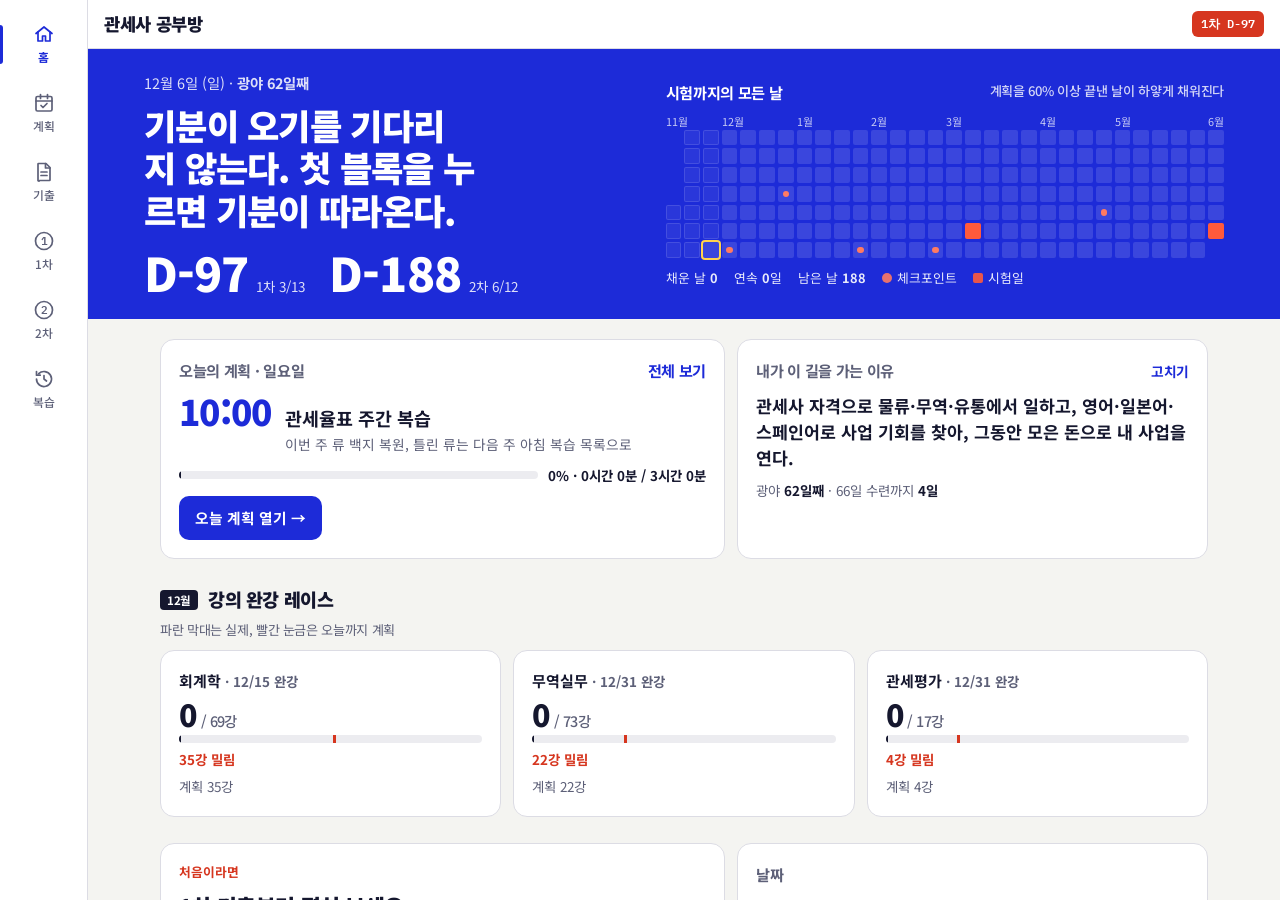
==== index.html @ 61e049c5 "계획 탭 추가와 공부방 전체 디자인 통일 - 계획(plan.html): 오늘 시간표 체크, 진도 입력과 계획 대비, 12월 주간표, 체크포인트 5회, 밀렸을 때 규칙과 백업 - 홈" ====
<!doctype html>
<html lang="ko">
<head>
<meta charset="utf-8">
<meta name="viewport" content="width=device-width,initial-scale=1,viewport-fit=cover">
<meta name="theme-color" content="#1d2bd8">
<meta name="apple-mobile-web-app-capable" content="yes">
<meta name="mobile-web-app-capable" content="yes">
<meta name="apple-mobile-web-app-status-bar-style" content="default">
<meta name="apple-mobile-web-app-title" content="관세사 공부방">
<title>관세사 공부방</title>
<link rel="manifest" href="manifest.webmanifest">
<link rel="icon" type="image/png" href="icons/icon-192.png">
<link rel="apple-touch-icon" href="icons/apple-touch-icon.png">
<style>
/* VOICE  매일 여는 수련 책상. 조용하고 단단하게, 숫자는 크게
   IDEA   광야의 책상 — 시험일까지 남은 모든 날이 한 장의 수련 기록표로 펼쳐지고, 끝낸 날이 하나씩 채워진다
   PICTURE 홈 첫 화면 군청 띠: 오늘의 문장, D-day, 11/16~2차 시험일까지 주 단위 수련 기록 격자
   COLOUR 돌빛 바탕, 세관 도장 군청(주색), 주홍 도장(시험일·기출), 청록·황토는 묶음 구분 — 값은 theme.css
   TYPE   Noto Sans KR 900(숫자·제목) / 400·500(본문), IBM Plex Mono(작은 숫자)
   LAYOUT 폰: 머리줄 + 연습장 + 아래 엄지 탭 6개(홈·계획·기출·1차·2차·복습). 900px 이상은 탭이 왼쪽 레일 */
*{box-sizing:border-box;min-width:0}
[hidden]{display:none!important}
html,body{height:100%;margin:0}
body{background:var(--bg);color:var(--ink);font-family:var(--f-body);font-size:15px;line-height:1.6;overflow:hidden;
  display:grid;grid-template-rows:auto auto 1fr auto;grid-template-areas:"top" "sub" "main" "tabs";
  padding-top:env(safe-area-inset-top,0px);padding-bottom:env(safe-area-inset-bottom,0px)}
button{font:inherit;color:inherit}
:focus-visible{outline:2px solid var(--accent);outline-offset:2px}

.top{grid-area:top;display:flex;align-items:center;gap:10px;background:var(--surface);border-bottom:1px solid var(--line);
  padding-block:10px;padding-left:max(16px,env(safe-area-inset-left,0px));padding-right:max(16px,env(safe-area-inset-right,0px))}
.brand{all:unset;cursor:pointer;font-weight:900;font-size:1.1rem;letter-spacing:-.02em;white-space:nowrap}
.brand:focus-visible{outline:2px solid var(--accent);outline-offset:3px}
.crumb{flex:1;display:flex;align-items:center;gap:6px;font-size:.88rem;color:var(--muted);white-space:nowrap;overflow:hidden}
.crumb b{color:var(--ink);font-weight:700;overflow:hidden;text-overflow:ellipsis}
.crumb .sep{opacity:.5}
.dday{border:0;background:var(--stamp);color:var(--surface);border-radius:6px;padding:3px 9px;font-family:var(--f-mono);font-size:.78rem;font-weight:600;white-space:nowrap;cursor:pointer;font-variant-numeric:tabular-nums}

.sub{grid-area:sub;background:var(--surface);border-bottom:1px solid var(--line);display:flex;gap:6px;overflow-x:auto;scrollbar-width:none;
  padding-block:8px;padding-left:max(16px,env(safe-area-inset-left,0px));padding-right:max(16px,env(safe-area-inset-right,0px))}
.sub::-webkit-scrollbar{display:none}
.sub a{flex:none;text-decoration:none;color:var(--muted);font-size:.88rem;font-weight:500;padding:6px 13px;border-radius:999px;border:1px solid var(--line);background:var(--surface);white-space:nowrap}
.sub a[aria-current="page"]{background:var(--gc);border-color:var(--gc);color:var(--surface);font-weight:700}

main{grid-area:main;min-height:0;position:relative}
iframe{border:0;width:100%;height:100%;display:block;background:var(--bg)}
#home{height:100%;overflow-y:auto;-webkit-overflow-scrolling:touch}

.tabs{grid-area:tabs;display:grid;grid-template-columns:repeat(6,1fr);background:var(--surface);border-top:1px solid var(--line);
  padding-left:env(safe-area-inset-left,0px);padding-right:env(safe-area-inset-right,0px)}
.tabs button{all:unset;cursor:pointer;display:flex;flex-direction:column;align-items:center;gap:2px;padding:7px 0 8px;color:var(--muted);font-size:.7rem;font-weight:500;position:relative;-webkit-tap-highlight-color:transparent}
.tabs button svg{width:24px;height:24px;stroke:currentColor;fill:none;stroke-width:1.7;stroke-linecap:round;stroke-linejoin:round}
.tabs button svg text{fill:currentColor;stroke:none;font-family:var(--f-mono);font-weight:600;font-size:11px}
.tabs button[aria-current="page"]{color:var(--gc);font-weight:700}
.tabs button[aria-current="page"]::before{content:"";position:absolute;top:0;left:28%;right:28%;height:3px;border-radius:0 0 3px 3px;background:var(--gc)}
.tabs button .badge{position:absolute;top:3px;left:calc(50% + 8px);min-width:16px;height:16px;padding:0 4px;border-radius:8px;background:var(--g0);color:#fff;font-family:var(--f-mono);font-size:.62rem;line-height:16px;text-align:center}
.tabs button:focus-visible{outline:2px solid var(--accent);outline-offset:-4px;border-radius:8px}

[data-g="0"]{--gc:var(--g0);--gs:var(--g0-soft)}
[data-g="1"]{--gc:var(--g1);--gs:var(--g1-soft)}
[data-g="2"]{--gc:var(--g2);--gs:var(--g2-soft)}
[data-g="3"]{--gc:var(--g3);--gs:var(--g3-soft)}
[data-g="p"]{--gc:var(--gp);--gs:var(--gp-soft)}
[data-g="h"]{--gc:var(--accent);--gs:var(--accent-soft)}

@media (min-width:900px){
  body{grid-template-columns:88px 1fr;grid-template-rows:auto auto 1fr;grid-template-areas:"tabs top" "tabs sub" "tabs main"}
  .tabs{grid-template-columns:1fr;grid-auto-rows:min-content;align-content:start;gap:4px;border-top:0;border-right:1px solid var(--line);padding-top:12px}
  .tabs button{padding:10px 0;font-size:.74rem}
  .tabs button[aria-current="page"]::before{top:20%;bottom:20%;left:0;right:auto;width:3px;height:auto;border-radius:0 3px 3px 0}
}

/* 홈 · 군청 띠 */
.hero{background:var(--band);color:var(--band-ink);padding:22px max(16px,4vw) 22px}
.hero-in{max-width:1080px;margin:0 auto;display:grid;grid-template-columns:minmax(0,1fr) minmax(0,1.15fr);gap:22px 36px;align-items:center}
@media (max-width:760px){.hero-in{grid-template-columns:minmax(0,1fr)}}
.dayline{margin:0;font-size:.9rem;opacity:.85}
.dayline b{font-weight:700;opacity:1}
.motto{all:unset;display:block;cursor:pointer;margin:10px 0 0;font-size:clamp(1.5rem,5.4vw,2.2rem);font-weight:900;line-height:1.2;letter-spacing:-.02em;text-wrap:balance}
.motto small{display:block;margin-top:8px;font-size:.82rem;font-weight:500;opacity:.7;letter-spacing:0}
.motto:focus-visible{outline:2px solid #fff;outline-offset:4px;border-radius:4px}
.dds{display:flex;flex-wrap:wrap;gap:6px 24px;margin-top:18px}
.dds div{display:flex;align-items:baseline;gap:8px}
.dds b{font-size:clamp(2rem,8vw,2.9rem);font-weight:900;line-height:1;letter-spacing:-.02em;font-variant-numeric:tabular-nums;white-space:nowrap}
.dds span{font-size:.84rem;opacity:.85;white-space:nowrap}
.rec h2{margin:0 0 8px;font-size:.95rem;font-weight:700;display:flex;justify-content:space-between;gap:8px;flex-wrap:wrap}
.rec h2 span{font-weight:500;opacity:.8;font-size:.82rem}
.months{display:grid;gap:3px;font-size:.68rem;opacity:.75;height:14px;margin-bottom:3px}
.months span{white-space:nowrap;overflow:visible}
.grid{display:grid;grid-auto-flow:column;grid-template-rows:repeat(7,auto);gap:3px}
.grid i{display:block;aspect-ratio:1;border-radius:2px;background:rgba(255,255,255,.13);position:relative}
.grid i.pre{background:transparent}
.grid i.miss{background:rgba(255,255,255,.06);box-shadow:inset 0 0 0 1px rgba(255,255,255,.12)}
.grid i.l1{background:rgba(255,255,255,.42)}
.grid i.l2{background:rgba(255,255,255,.75)}
.grid i.l3{background:#fff}
.grid i.today{box-shadow:0 0 0 2px #ffd34d}
.grid i.cp::after{content:"";position:absolute;inset:30%;border-radius:50%;background:#ff7a62}
.grid i.exam{background:#ff5a3c}
.legend{display:flex;flex-wrap:wrap;gap:4px 16px;margin-top:10px;font-size:.8rem;opacity:.9}
.legend b{font-variant-numeric:tabular-nums}
.legend .k{display:inline-flex;align-items:center;gap:5px}
.legend .k i{width:10px;height:10px;border-radius:2px;display:inline-block}

.wrap{max-width:1080px;margin:0 auto;padding-block:20px 40px;
  padding-left:max(16px,env(safe-area-inset-left,0px));padding-right:max(16px,env(safe-area-inset-right,0px));display:flex;flex-direction:column;gap:26px}
.lead{display:grid;grid-template-columns:minmax(0,1.2fr) minmax(0,1fr);gap:12px}
@media (max-width:760px){.lead{grid-template-columns:minmax(0,1fr)}}
.panel{background:var(--surface);border:1px solid var(--line);border-radius:14px;padding:18px;display:flex;flex-direction:column;gap:10px}
.panel h2{margin:0;font-size:.95rem;font-weight:700;color:var(--muted);display:flex;justify-content:space-between;gap:8px}
.panel h2 a{color:var(--accent);text-decoration:none;font-weight:700}
.nextb{display:grid;grid-template-columns:auto minmax(0,1fr);gap:2px 14px;align-items:baseline;text-decoration:none;color:var(--ink)}
.nextb .tm{font-size:2.2rem;font-weight:900;line-height:1;color:var(--accent);font-variant-numeric:tabular-nums;grid-row:span 2;letter-spacing:-.02em}
.nextb b{font-size:1.15rem;line-height:1.3}
.nextb span{color:var(--muted);font-size:.86rem}
.go{align-self:flex-start;background:var(--accent);color:var(--surface);border-radius:10px;padding:10px 16px;font-weight:700;font-size:.92rem;text-decoration:none;min-height:44px;display:inline-flex;align-items:center}
.daybar{display:flex;align-items:center;gap:10px;font-size:.84rem;color:var(--muted)}
.daybar b{color:var(--ink);font-variant-numeric:tabular-nums}
.bar{height:8px;border-radius:4px;background:var(--hair);overflow:hidden;position:relative}
.daybar .bar{flex:1}
.bar i{display:block;height:100%;background:var(--gc,var(--accent));border-radius:4px;min-width:2px}
.bar u{position:absolute;top:-2px;bottom:-2px;width:3px;background:var(--stamp);border-radius:2px}
.why p{margin:0;font-size:1.08rem;font-weight:700;line-height:1.5}
.why textarea{width:100%;min-height:110px;font:16px/1.5 var(--f-body);border:1px solid var(--line);border-radius:10px;padding:10px;background:var(--bg);color:var(--ink)}
.why .meta{font-size:.84rem;color:var(--muted)}
.why .meta b{color:var(--ink)}
.linkbtn{all:unset;cursor:pointer;color:var(--accent);font-weight:700;font-size:.86rem}
.linkbtn:focus-visible{outline:2px solid var(--accent);outline-offset:2px}

.lec{display:grid;grid-template-columns:repeat(3,minmax(0,1fr));gap:12px}
@media (max-width:600px){.lec{gap:8px}.lec .panel{padding:12px}.lec .big{font-size:1.5rem}.lec .due{display:none}.lec .st{font-size:.76rem}}
.lec .panel{gap:6px}
.lec .nm{font-weight:700}
.lec .big{font-size:1.9rem;font-weight:900;line-height:1;font-variant-numeric:tabular-nums;letter-spacing:-.02em}
.lec .big small{font-size:.9rem;color:var(--muted);font-weight:500}
.lec .st{font-size:.84rem;color:var(--muted)}
.lec .st.bad{color:var(--stamp);font-weight:700}
.lec .st.good{color:var(--ok);font-weight:700}

.resume{text-decoration:none;color:var(--ink)}
.resume .eb{font-size:.8rem;color:var(--gc);font-weight:700}
.resume h3{margin:0;font-size:1.35rem;font-weight:900;line-height:1.25}
.resume p{margin:0;color:var(--muted);font-size:.9rem}
.datefix{display:grid;grid-template-columns:repeat(auto-fit,minmax(150px,1fr));gap:8px}
.datefix label{display:flex;flex-direction:column;gap:4px;font-size:.8rem;color:var(--muted)}
.datefix input{font:16px var(--f-body);border:1px solid var(--line);background:var(--bg);color:var(--ink);border-radius:8px;padding:6px 8px;min-height:40px}

.sect{display:flex;flex-direction:column;gap:10px}
.sect h2{margin:0;display:flex;align-items:center;flex-wrap:wrap;gap:4px 10px;font-size:1.15rem;font-weight:900}
.sect h2 .tag{white-space:nowrap;font-size:.72rem;font-weight:700;color:var(--surface);background:var(--gc);border-radius:4px;padding:1px 7px}
.sect h2 small{flex-basis:100%;font-weight:400;font-size:.82rem;color:var(--muted)}
.cards{display:grid;grid-template-columns:repeat(auto-fill,minmax(260px,1fr));gap:10px}
.card{display:grid;grid-template-columns:40px minmax(0,1fr);gap:4px 12px;align-items:start;text-decoration:none;color:var(--ink);background:var(--surface);border:1px solid var(--line);border-radius:12px;padding:14px;transition:border-color .15s,transform .15s}
.card:hover{border-color:var(--gc)}
.card:active{transform:scale(.99)}
.card .ic{grid-row:span 3;width:40px;height:40px;border-radius:10px;background:var(--gs);color:var(--gc);display:grid;place-items:center;font-weight:900;font-size:1rem}
.card .t{font-weight:700;font-size:1rem;line-height:1.35}
.card .d{color:var(--muted);font-size:.84rem;line-height:1.5}
.card .p{display:flex;flex-direction:column;gap:4px;margin-top:4px}
.card .p span{font-family:var(--f-mono);font-size:.74rem;color:var(--gc);font-variant-numeric:tabular-nums}
.note{font-size:.78rem;color:var(--muted);margin:0;max-width:70ch}
@media (prefers-reduced-motion:reduce){*{transition:none!important}}
</style>
<link rel="stylesheet" href="theme.css">
</head>
<body>
<header class="top" id="top">
  <button class="brand" id="homebtn" type="button">관세사 공부방</button>
  <div class="crumb" id="crumb"></div>
  <button class="dday" id="ddaybtn" type="button" aria-label="1차 시험까지 남은 날, 누르면 날짜 수정"></button>
</header>
<nav class="sub" id="sub" aria-label="이 묶음의 연습장" hidden></nav>
<main>
  <section id="home" data-g="h">
    <div class="hero">
      <div class="hero-in">
        <div>
          <p class="dayline" id="dayline"></p>
          <button class="motto" id="motto" type="button" aria-label="다음 문장 보기"></button>
          <div class="dds" id="dds"></div>
        </div>
        <div class="rec">
          <h2>시험까지의 모든 날 <span>계획을 60% 이상 끝낸 날이 하얗게 채워진다</span></h2>
          <div class="months" id="months"></div>
          <div class="grid" id="grid" role="img" aria-label="수련 기록"></div>
          <div class="legend" id="legend"></div>
        </div>
      </div>
    </div>
    <div class="wrap">
      <div class="lead">
        <div class="panel" data-g="p">
          <h2><span id="todaylbl">오늘의 계획</span><a href="#pt">전체 보기</a></h2>
          <a class="nextb" id="nextb" href="#pt"></a>
          <div class="daybar"><div class="bar"><i id="daybar"></i></div><b id="daypct"></b></div>
          <a class="go" href="#pt">오늘 계획 열기 →</a>
        </div>
        <div class="panel why" id="why">
          <h2><span>내가 이 길을 가는 이유</span><button class="linkbtn" id="whyedit" type="button">고치기</button></h2>
          <p id="whytext"></p>
          <textarea id="whyarea" hidden aria-label="이 길을 가는 이유"></textarea>
          <div class="meta" id="wildmeta"></div>
        </div>
      </div>

      <div class="sect" data-g="p">
        <h2><span class="tag">12월</span>강의 완강 레이스 <small>파란 막대는 실제, 빨간 눈금은 오늘까지 계획</small></h2>
        <div class="lec" id="lec"></div>
      </div>

      <div class="lead">
        <a class="panel resume" id="resume" href="#gc1"></a>
        <div class="panel" id="datepanel">
          <h2><span>날짜</span></h2>
          <div class="datefix">
            <label>1차 시험일<input type="date" id="examdate"></label>
            <label>2차 시험일<input type="date" id="examdate2"></label>
            <label>광야 시작일<input type="date" id="wilddate"></label>
          </div>
          <p class="note">시험일은 2026년 일정(3/14, 6/13)을 기준으로 잡은 추정이다. Q-Net 공고가 나오면 고친다.</p>
        </div>
      </div>

      <div class="sect" data-g="0"><h2><span class="tag">기출</span>실제 시험 문제 <small>1차·2차 원본</small></h2><div class="cards" id="c0"></div></div>
      <div class="sect" data-g="1"><h2><span class="tag">1차</span>객관식 대비 <small>관세법·내소세·무역영어</small></h2><div class="cards" id="c1"></div></div>
      <div class="sect" data-g="2"><h2><span class="tag">2차</span>서술·암기 대비 <small>관세율표·관세평가</small></h2><div class="cards" id="c2"></div></div>
      <div class="sect" data-g="3"><h2><span class="tag">복습</span>정리노트·틀린 문제</h2><div class="cards" id="c3"></div></div>
      <p class="note">진도와 오답, 계획 기록은 이 기기의 브라우저에만 저장돼요. 다른 기기로 옮길 때는 계획 → 밀렸을 때 화면의 백업을 쓰세요. 법령 내용은 시험 전에 최신 개정 기본서로 확인하세요.</p>
    </div>
  </section>
  <iframe id="frame" title="연습장" hidden></iframe>
</main>
<nav class="tabs" id="tabs" aria-label="묶음"></nav>

<script src="plan-core.js"></script>
<script>
{
const P=window.PLAN;
const MODS=[
 {id:"pt",g:"p",t:"오늘 계획",ic:"今",src:"plan.html#today",d:"오늘 시간표와 체크"},
 {id:"pp",g:"p",t:"진도",ic:"進",src:"plan.html#progress",d:"강의·회독 진도 입력, 계획 대비"},
 {id:"pw",g:"p",t:"주간표",ic:"週",src:"plan.html#week",d:"12월 주간 목표"},
 {id:"pc",g:"p",t:"체크포인트",ic:"點",src:"plan.html#checkpoints",d:"시험까지 점검 5회"},
 {id:"pr",g:"p",t:"밀렸을 때",ic:"則",src:"plan.html#rules",d:"줄이는 순서, 최소 버전, 백업"},
 {id:"gc1",g:0,t:"1차 기출",ic:"1",src:"gichul.html#p1",d:"2020~2026 1차 7개년 4과목 1,120문제, 최종 정답 채점과 해설"},
 {id:"gox",g:0,t:"기출 OX",ic:"OX",src:"gichul.html#ox",d:"1차 기출 선지를 한 문장씩 O·X로. 틀린 문장만 다시 풀기"},
 {id:"gc2",g:0,t:"2차 기출",ic:"2",src:"gichul.html#p2",d:"2020~2026 2차 문제지, 80분 타이머, 문제별 답안 칸"},
 {id:"law",g:1,t:"관세법 OX",ic:"法",src:"amgi.html#law",d:"과세물건, 납세의무자, 제척기간, 탄력관세 등 조문 함정 OX"},
 {id:"lawmap",g:1,t:"관세법 지도·카드",ic:"圖",src:"lawmap.html",d:"13개 장 구조 지도와 조문 시트, 간격반복 플래시카드"},
 {id:"sy",g:1,t:"관세법 세율",ic:"率",src:"seyul.html",d:"세율 적용 순서 맞히기, 탄력관세 12종 비교표(칸 가리기), 칸 맞히기 퀴즈"},
 {id:"nk",g:1,t:"내국소비세",ic:"稅",src:"nk.html",d:"부가세·개소세·주세 구조 지도, 돈 흐름, 수입 세금 계산, OX"},
 {id:"trade",g:1,t:"무역영어",ic:"E",src:"amgi.html#inco",d:"인코텀즈 2020, UCP 600, CISG, 무역 용어"},
 {id:"trademap",g:1,t:"무역영어 지도",ic:"航",src:"trademap.html",d:"인코텀즈 11개 규칙 항로, 규칙 맞히기, 국제규범 카드"},
 {id:"hs",g:2,t:"관세율표",ic:"HS",src:"amgi.html#hs",d:"류 번호 ↔ 품목명 양방향, 부별 범위 선택, 전체 표"},
 {id:"hsm",g:2,t:"관세율표 암기식",ic:"暗",src:"hsm.html",d:"21부 97류 암기식과 류별 호·주, 품목 가리기, 간격 복습, 순서 맞히기"},
 {id:"tc",g:2,t:"통칙 타자",ic:"則",src:"tc.html",d:"통칙 1~6 따라치기, 키워드 힌트, 백지 복원"},
 {id:"val",g:2,t:"관세평가",ic:"價",src:"amgi.html#val",d:"제1~6방법, 가산·공제 요소 사례 문제"},
 {id:"jr",g:3,t:"정리노트",ic:"抄",src:"jeongri.html",d:"위원회·날짜·금액, 부가세 숫자, 무역규범 숫자, 회계 공식. 숫자 가리기"},
 {id:"wrong",g:3,t:"오답노트",ic:"×",src:"amgi.html#wrong",d:"관세법·관세평가·무역영어·관세율표에서 틀린 문제만 다시"}
];
const GROUPS=[
 {g:"h",t:"홈",svg:'<path d="M4 11.5 12 5l8 6.5"/><path d="M6 10v9h4.5v-5h3v5H18v-9"/>'},
 {g:"p",t:"계획",svg:'<rect x="4" y="5.5" width="16" height="14.5" rx="1.5"/><path d="M4 10h16M8.5 3.5v4M15.5 3.5v4"/><path d="m9 14.5 2 2 4-4"/>'},
 {g:0,t:"기출",svg:'<path d="M7 3.5h7l4 4V20a.5.5 0 0 1-.5.5h-10A.5.5 0 0 1 6 20V4a.5.5 0 0 1 .5-.5Z"/><path d="M13.5 3.5V8H18"/><path d="M9 12h6M9 15.5h6"/>'},
 {g:1,t:"1차",svg:'<circle cx="12" cy="12" r="8.5"/><text x="12" y="15.8" text-anchor="middle">1</text>'},
 {g:2,t:"2차",svg:'<circle cx="12" cy="12" r="8.5"/><text x="12" y="15.8" text-anchor="middle">2</text>'},
 {g:3,t:"복습",svg:'<path d="M4.5 12a7.5 7.5 0 1 0 2.2-5.3"/><path d="M4.5 4.5v3.7h3.7"/><path d="M12 8.5V12l2.5 2"/>'}
];
const GNAME={p:"계획",0:"기출",1:"1차",2:"2차",3:"복습"};
// 하루 한 문장. 스토아·수도원 전통의 생각을 이 시험에 맞게 옮겨 쓴 것
const MOTTOS=[
 ["오늘 할 일은 오늘의 블록뿐이다. 시험 전체를 짊어지지 않는다.",""],
 ["내가 정할 수 있는 건 오늘의 7시간 반이다. 합격선은 그다음 일이다.","스토아: 내 힘 안에 있는 것과 없는 것을 나눈다"],
 ["광야는 덜어내는 곳이다. 하나를 덜고, 하나를 끝낸다.",""],
 ["기분이 오기를 기다리지 않는다. 첫 블록을 누르면 기분이 따라온다.",""],
 ["회계 한 문제는 2.5점이다. 오늘 푼 예제 하나가 과락선을 민다.",""],
 ["밀렸다면 규칙대로 줄이고, 줄인 만큼은 반드시 끝낸다.",""],
 ["같은 류를 세 번 보면 네 번째는 쉬워진다.",""],
 ["고독하지만 외롭지 않게. 이 책상에는 나와 오늘의 일만 있다.",""],
 ["남에게 보이려고가 아니라, 내가 정한 방향이라서 간다.",""],
 ["일어나기 싫은 아침엔, 나는 사람으로서 할 일을 하러 일어난다고 생각한다.","마르쿠스 아우렐리우스 『명상록』의 뜻을 옮김"],
 ["남들은 시간을 빼앗기고도 모른다. 내 시간은 내가 지킨다.","세네카 『편지』의 뜻을 옮김"],
 ["지금 외우는 관세율표는 나중에 내 사업의 통관 지도가 된다.",""],
 ["완벽한 하루보다 끊기지 않는 하루. 최소 2시간 버전도 하루다.",""],
 ["어제의 나보다 한 강 앞서면 된다.",""],
 ["불편함을 일부러 고른 사람은 시험장의 불편함에 흔들리지 않는다.",""],
 ["작은 일을 매일 하는 사람이 큰일을 한 번 해낸다.",""]
];
const WHY_DEFAULT="관세사 자격으로 물류·무역·유통에서 일하고, 영어·일본어·스페인어로 사업 기회를 찾아, 그동안 모은 돈으로 내 사업을 연다.";
const $=s=>document.querySelector(s);
const get=(k,d)=>{try{const v=localStorage.getItem(k);return v?JSON.parse(v):d}catch(e){return d}};
const put=(k,v)=>{try{localStorage.setItem(k,JSON.stringify(v))}catch(e){}};
const raw=k=>{try{return localStorage.getItem(k)}catch(e){return null}};
const setRaw=(k,v)=>{try{localStorage.setItem(k,v)}catch(e){}};

function stats(){
  const a=get("cbStudy.v1",{}), wrongA=Object.keys(a.wrong||{});
  const nk=get("nk-quiz",{wrong:[],done:[]}), tcb=get("tc-best",{});
  const tcDone=Object.keys(tcb).filter(k=>k.startsWith("blank")&&tcb[k]>=90).length;
  const gc=get("gc-v1",{}), gk=Object.keys(gc), gOk=gk.filter(k=>gc[k].ok).length;
  const pre=p=>wrongA.filter(id=>id.startsWith(p)).length;
  return {gDone:gk.length,gOk,solved:a.solved||0,correct:a.correct||0,wrongA:wrongA.length,nkDone:(nk.done||[]).length,nkWrong:(nk.wrong||[]).length,tcDone,
    per:{law:pre("law-"),trade:pre("inco-"),hs:pre("hs-"),val:pre("val-")}};
}
function prog(m,s){
  if(m.g==="p")return {t:m.d};
  switch(m.id){
    case "gc1":return {t:`푼 문제 ${s.gDone} / 1,120 · 맞힘 ${s.gOk}`,p:s.gDone/1120};
    case "gox":{const r=get("gox-v1",{}),k=Object.keys(r);return {t:k.length?`푼 문장 ${k.length} / 1,819 · 맞힘 ${k.filter(x=>r[x]===1).length}`:"1,819문장",p:k.length/1819}}
    case "gc2":return {t:"2020~2026 · 4과목 문제지"};
    case "lawmap":{const n=Object.keys(get("law-srs",{})).length;return {t:`플래시카드 ${n} / 77장`,p:n/77}}
    case "trademap":{const g=get("inco-score",{ok:0,n:0});return {t:g.n?`규칙 맞히기 ${g.ok}/${g.n}`:"인코텀즈 11개 규칙"}}
    case "nk":return {t:`OX 푼 문제 ${s.nkDone} · 틀림 ${s.nkWrong}`};
    case "tc":return {t:`백지 복원 90% 이상 ${s.tcDone} / 10`,p:s.tcDone/10};
    case "sy":{const g=get("sy-score",{ok:0,n:0});return {t:g.n?`칸 맞히기 ${g.ok}/${g.n}`:"탄력관세 12종 비교"}}
    case "hsm":{const r=get("hsm-srs",{}),k=Object.keys(r),td=P.key(new Date()),due=k.filter(x=>r[x].b===0||r[x].d<td||(r[x].d===td&&Date.now()-r[x].t>108e5)).length;return {t:k.length?`익힌 묶음 ${k.length} / 108${due?` · 오늘 복습 ${due}`:""}`:"21부 97류 · 호와 주",p:k.length/108}}
    case "jr":return {t:"8개 주제 · 숫자 가리기"};
    case "wrong":return {t:s.wrongA?`모인 오답 ${s.wrongA}개`:"아직 오답 없음"};
  }
  return {t:s.per[m.id]?`오답 ${s.per[m.id]}개`:"오답 없음"};
}
const bar=p=>p===undefined?"":`<div class="bar"><i style="width:${Math.min(100,Math.max(0,p*100)).toFixed(1)}%"></i></div>`;
const dd=n=>n>0?`D-${n}`:n===0?"D-DAY":"끝";
const md=k=>{const d=P.parse(k);return`${d.getMonth()+1}/${d.getDate()}`};

function renderDday(){
  const T=P.today(),n=P.diffDays(T,P.parse(P.exam1()));
  $("#ddaybtn").textContent=n>0?`1차 D-${n}`:n===0?"1차 D-DAY":`2차 ${dd(P.diffDays(T,P.parse(P.exam2())))}`;
  $("#examdate").value=P.exam1();$("#examdate2").value=P.exam2();$("#wilddate").value=P.wildStart();
}

function renderHero(S,T){
  const wild=P.diffDays(P.parse(P.wildStart()),T)+1;
  $("#dayline").innerHTML=`${P.fmt(T)}${wild>0?` · <b>광야 ${wild}일째</b>`:""}`;
  const off=Number(raw("hub-motto-off")||0);
  const idx=((P.diffDays(P.parse("2026-01-01"),T)+off)%MOTTOS.length+MOTTOS.length)%MOTTOS.length;
  const m=MOTTOS[idx];
  $("#motto").innerHTML=`${m[0]}${m[1]?`<small>${m[1]}</small>`:""}`;
  const e1=P.exam1(),e2=P.exam2();
  $("#dds").innerHTML=`<div><b>${dd(P.diffDays(T,P.parse(e1)))}</b><span>1차 ${md(e1)}</span></div><div><b>${dd(P.diffDays(T,P.parse(e2)))}</b><span>2차 ${md(e2)}</span></div>`;
  // 수련 기록 격자: 계획 시작 주 월요일부터 2차 시험일까지
  const start=P.parse(P.PLAN_START);const mon=P.add(start,-((start.getDay()+6)%7));
  const last=P.parse(e2);const cps=new Set(P.CPS.map(c=>c.d));
  const cells=[],mons=[];let col=0,filled=0,d=new Date(mon);
  while(d<=last||(d.getDay()+6)%7!==0){
    const k=P.key(d),wd=(d.getDay()+6)%7;
    if(wd===0){col++;if(d.getDate()<=7||col===1)mons.push([col,d.getMonth()+1])}
    let c="";
    if(k<P.PLAN_START||d>last)c="pre";
    else if(k===e1||k===e2)c="exam";
    else if(d<=T){const r=P.dayRatio(d,S);if(r>=.9){c="l3";filled++}else if(r>=.6){c="l2";filled++}else if(r>0)c="l1";else if(k<P.key(T))c="miss"}
    if(k===P.key(T))c+=" today";
    if(cps.has(k))c+=" cp";
    cells.push(`<i class="${c.trim()}" title="${P.fmt(d)}"></i>`);
    d=P.add(d,1);
  }
  const g=$("#grid");g.style.gridTemplateColumns=`repeat(${col},minmax(0,1fr))`;g.innerHTML=cells.join("");
  const mo=$("#months");mo.style.gridTemplateColumns=`repeat(${col},minmax(0,1fr))`;
  mo.innerHTML=mons.map(([c,m])=>`<span style="grid-column:${c}">${m}월</span>`).join("");
  const left=Math.max(0,P.diffDays(T,last));
  $("#legend").innerHTML=`<span>채운 날 <b>${filled}</b></span><span>연속 <b>${P.streak(S,T)}</b>일</span><span>남은 날 <b>${left}</b></span><span class="k"><i style="background:#ff7a62;border-radius:50%"></i>체크포인트</span><span class="k"><i style="background:#ff5a3c"></i>시험일</span>`;
}

function renderToday(S,T){
  const sc=P.sched(T,S),done=S.done[P.key(T)]||{};
  const n=new Date(),nm=n.getHours()*60+n.getMinutes();
  let tot=0,dm=0;sc.b.forEach(b=>{tot+=b.m;if(done[b.id])dm+=b.m});
  const live=b=>!b.t||(()=>{const[h,m]=b.t.split(":").map(Number);return h*60+m+b.m>nm})();
  let nb=sc.b.find(b=>!done[b.id]&&live(b)),late=false;
  if(!nb){nb=sc.b.find(b=>!done[b.id]);late=!!nb}
  $("#todaylbl").textContent=`오늘의 계획 · ${sc.label.split(" · ")[0]}`;
  $("#nextb").innerHTML=nb?`<span class="tm">${late?nb.m+"분":(nb.t||nb.m+"분")}</span><b>${late?"남은 블록 · ":""}${nb.title}</b><span>${late?"시간은 지났지만 지금 해도 된다 · ":""}${nb.det}</span>`
    :`<span class="tm">끝</span><b>${dm>=tot?"오늘 계획을 다 끝냈다":"남은 블록은 내일로"}</b><span>마감 점검 때 진도 숫자를 고쳐 둔다</span>`;
  const pct=tot?Math.round(dm/tot*100):0;
  $("#daybar").style.width=pct+"%";
  $("#daypct").textContent=`${pct}% · ${Math.floor(dm/60)}시간 ${dm%60}분 / ${Math.floor(tot/60)}시간 ${tot%60}분`;
}

function renderWhy(T){
  const w=raw("hub-why")||WHY_DEFAULT;
  $("#whytext").textContent=w;
  const day=P.diffDays(P.parse(P.wildStart()),T)+1;
  const to66=66-day;
  $("#wildmeta").innerHTML=day<1?"광야 시작일 전이다.":to66>0?`광야 <b>${day}일째</b> · 66일 수련까지 <b>${to66}일</b>`:`광야 <b>${day}일째</b> · 66일을 넘었다. 이제는 습관이다.`;
}

function renderLec(S,T){
  const rows=[
    {n:"회계학",ks:["jm","wg"],max:69,u:"강",due:"12/15 완강"},
    {n:"무역실무",ks:["mu"],max:73,u:"강",due:"12/31 완강"},
    {n:"관세평가",ks:["pg"],max:17,u:"강",due:"12/31 완강"}];
  $("#lec").innerHTML=rows.map(r=>{
    const cur=r.ks.reduce((a,k)=>a+S.prog[k],0),e=r.ks.reduce((a,k)=>a+P.expected(k,T),0),dl=Math.round((cur-e)*10)/10;
    const st=Math.abs(dl)<=.5?["계획대로",""]:dl>0?[`${dl}${r.u} 앞섬`,"good"]:[`${-dl}${r.u} 밀림`,"bad"];
    return`<a class="panel" href="#pp" style="text-decoration:none;color:inherit"><span class="nm">${r.n} <span class="st due">· ${r.due}</span></span><span class="big">${cur}<small> / ${r.max}${r.u}</small></span><div class="bar"><i style="width:${Math.min(100,cur/r.max*100)}%"></i><u style="left:${Math.min(99,e/r.max*100)}%"></u></div><span class="st ${st[1]}">${st[0]}</span><span class="st">계획 ${Math.round(e*10)/10}${r.u}</span></a>`}).join("");
}

function current(){const h=location.hash.slice(1);return MODS.some(m=>m.id===h)?h:"home"}
function curGroup(){const id=current();return id==="home"?"h":MODS.find(m=>m.id===id).g}

function renderChrome(){
  const s=stats(),id=current(),g=curGroup();
  document.body.dataset.g=String(g);
  $("#tabs").innerHTML=GROUPS.map(G=>{
    const badge=G.g===3&&s.wrongA?`<span class="badge">${s.wrongA>99?"99+":s.wrongA}</span>`:"";
    return `<button type="button" data-tab="${G.g}" data-g="${G.g}" ${String(G.g)===String(g)?'aria-current="page"':""}><svg viewBox="0 0 24 24" aria-hidden="true">${G.svg}</svg>${G.t}${badge}</button>`}).join("");
  const sub=$("#sub");
  if(g==="h"){sub.hidden=true;$("#crumb").innerHTML="";}
  else{
    const list=MODS.filter(m=>m.g===g),m=MODS.find(x=>x.id===id);
    sub.hidden=list.length<2;sub.dataset.g=String(g);
    sub.innerHTML=list.map(x=>`<a href="#${x.id}" ${x.id===id?'aria-current="page"':""}>${x.t}</a>`).join("");
    $("#crumb").innerHTML=`<span class="sep">/</span><span>${GNAME[g]}</span><span class="sep">·</span><b>${m.t}</b>`;
  }
}
function renderHome(){
  const s=stats(),S=P.load(),T=P.today();
  renderHero(S,T);renderToday(S,T);renderWhy(T);renderLec(S,T);
  const lastId=raw("hub-last"),last=MODS.find(m=>m.id===lastId&&m.g!=="p");
  const r=$("#resume"),m=last||MODS.find(x=>x.id==="gc1");
  r.dataset.g=String(m.g);r.href="#"+m.id;
  const acc=s.gDone?Math.round(s.gOk/s.gDone*100):null;
  r.innerHTML=(last
    ?`<span class="eb">이어서 하기 · ${GNAME[m.g]}</span><h3>${m.t}</h3><p>${prog(m,s).t}</p>`
    :`<span class="eb">처음이라면</span><h3>1차 기출부터 펼쳐 보세요</h3><p>${m.d}</p>`)
    +`<div class="daybar"><span>1차 기출 ${s.gDone} / 1,120${acc===null?"":` · 정답률 ${acc}%`}</span></div>${bar(s.gDone/1120)}<span class="go">${last?"이어서 풀기 →":"시작하기 →"}</span>`;
  renderDday();
  for(const g of [0,1,2,3]){
    $("#c"+g).innerHTML=MODS.filter(m=>m.g===g).map(m=>{const p=prog(m,s);
      return `<a class="card" href="#${m.id}"><span class="ic" aria-hidden="true">${m.ic}</span><span class="t">${m.t}</span><span class="d">${m.d}</span><span class="p"><span>${p.t}</span>${bar(p.p)}</span></a>`}).join("");
  }
}

let loadedPage="";
function route(){
  const id=current(),f=$("#frame");
  if(id==="home"){f.hidden=true;$("#home").hidden=false;renderHome();renderChrome();return}
  const m=MODS.find(x=>x.id===id),page=m.src.split("#")[0];
  $("#home").hidden=true;f.hidden=false;
  if(page===loadedPage&&f.contentWindow){f.contentWindow.location.hash=m.src.split("#")[1]||""}
  else{loadedPage=page;f.src=m.src}
  setRaw("hub-last",id);
  renderDday();
  const lg=get("hub-lastg",{});lg[m.g]=id;put("hub-lastg",lg);
  renderChrome();
}
document.addEventListener("click",e=>{
  const b=e.target.closest("[data-tab]");if(!b)return;
  const g=b.dataset.tab;
  if(g==="h"){location.hash="home";return}
  const lg=get("hub-lastg",{}),id=lg[g]&&MODS.some(m=>m.id===lg[g])?lg[g]:MODS.find(m=>String(m.g)===g).id;
  location.hash=id;
});
$("#homebtn").onclick=()=>{location.hash="home"};
$("#ddaybtn").onclick=()=>{if(current()!=="home")location.hash="home";setTimeout(()=>{$("#datepanel").scrollIntoView({behavior:"smooth",block:"center"});$("#examdate").focus()},80)};
$("#motto").onclick=()=>{setRaw("hub-motto-off",String(Number(raw("hub-motto-off")||0)+1));renderHero(P.load(),P.today())};
const onDate=(id,k)=>$(id).addEventListener("change",e=>{if(e.target.value){setRaw(k,e.target.value)}renderHome()});
onDate("#examdate","hub-exam");onDate("#examdate2","hub-exam2");onDate("#wilddate","hub-wild");
$("#whyedit").onclick=()=>{
  const a=$("#whyarea"),t=$("#whytext"),b=$("#whyedit");
  if(a.hidden){a.value=raw("hub-why")||WHY_DEFAULT;a.hidden=false;t.hidden=true;b.textContent="저장";a.focus()}
  else{const v=a.value.trim();setRaw("hub-why",v||WHY_DEFAULT);a.hidden=true;t.hidden=false;b.textContent="고치기";renderWhy(P.today())}
};

$("#frame").addEventListener("load",syncTheme);
function syncTheme(){
  try{const d=$("#frame").contentDocument.documentElement,t=document.documentElement.getAttribute("data-theme");
    if(t)d.setAttribute("data-theme",t);else d.removeAttribute("data-theme")}catch(e){}
}
new MutationObserver(syncTheme).observe(document.documentElement,{attributes:true,attributeFilter:["data-theme"]});
window.addEventListener("hashchange",route);
window.addEventListener("focus",()=>{if(current()==="home")renderHome();renderChrome()});
window.addEventListener("storage",()=>{if(current()==="home")renderHome()});
setInterval(()=>{renderChrome();renderDday();if(current()==="home")renderHome()},60000);
route();
}
</script>
<script>
if("serviceWorker" in navigator){window.addEventListener("load",()=>{navigator.serviceWorker.register("sw.js").catch(()=>{})})}
</script>
</body>
</html>
---- theme.css ----
@import url("https://fonts.googleapis.com/css2?family=Noto+Sans+KR:wght@400;500;700;900&family=IBM+Plex+Mono:wght@500;600&display=swap");
/* 관세사 공부방 공통 테마 — '광야의 책상'
   모든 연습장이 같은 색과 글꼴을 쓰도록 각 페이지의 변수를 여기서 덮어씁니다.
   선택자를 :root:root 로 한 단계 강하게 써서, 페이지 안 <style> 순서와 상관없이 이 값이 이깁니다.
   색: 돌빛 바탕, 세관 도장 군청(주색), 주홍 도장(기출·틀림), 관세율표 청록(맞음·2차), 형광펜 황토(복습) */
:root:root{
  color-scheme:light;
  --bg:#f4f4f1; --surface:#ffffff; --ink:#15172e; --muted:#5d6078; --line:#dcdce4; --hair:#ececf0;
  --accent:#1d2bd8; --accent-soft:#e6e8fd;
  --stamp:#d6361f; --stamp-soft:#fbe5e0; --bad:#d6361f; --bad-soft:#fbe5e0; --seller:#d6361f; --seller-soft:#fbe5e0;
  --ok:#0b7a5c; --ok-soft:#dcf1e9; --good:#0b7a5c; --good-soft:#dcf1e9; --buyer:#0b7a5c; --buyer-soft:#dcf1e9;
  --warn:#a86400; --warn-soft:#f8ead3; --gold:#a86400; --gold-soft:#f8ead3;
  --mark:#ffec8a; --mark-ink:#4f4100; --hl:#ffec8a;
  --omr:#fbe5e0; --omr-ink:#b52a17;
  /* 내국소비세·통칙 페이지용 이름 */
  --paper:#f4f4f1; --sheet:#ffffff; --rule:#dcdce4; --red:#d6361f; --red-soft:#fbe5e0; --blue:#1d2bd8; --blue-soft:#e6e8fd; --soft:#e6e8fd;
  /* 홈 묶음 색 */
  --g0:#d6361f; --g0-soft:#fbe5e0;
  --g1:#1d2bd8; --g1-soft:#e6e8fd;
  --g2:#0b7a5c; --g2-soft:#dcf1e9;
  --g3:#a86400; --g3-soft:#f8ead3;
  --gp:#15172e; --gp-soft:#e4e4ec;
  --band:#1d2bd8; --band-ink:#ffffff;
  --f-display:"Noto Sans KR","Apple SD Gothic Neo","Malgun Gothic",sans-serif;
  --f-body:"Noto Sans KR","Apple SD Gothic Neo","Malgun Gothic",sans-serif;
  --f-mono:"IBM Plex Mono",ui-monospace,Menlo,monospace;
  --display:var(--f-display); --body:var(--f-body); --mono:var(--f-mono);
}
@media (prefers-color-scheme:dark){
  :root:root:not([data-theme="light"]){
    color-scheme:dark;
    --bg:#0d0f22; --surface:#161936; --ink:#eceefe; --muted:#a3a7d0; --line:#2a2e55; --hair:#20244a;
    --accent:#9aa3ff; --accent-soft:#232968;
    --stamp:#ff7a62; --stamp-soft:#3d1d1a; --bad:#ff7a62; --bad-soft:#3d1d1a; --seller:#ff7a62; --seller-soft:#3d1d1a;
    --ok:#5fd0a6; --ok-soft:#123629; --good:#5fd0a6; --good-soft:#123629; --buyer:#5fd0a6; --buyer-soft:#123629;
    --warn:#f0b65a; --warn-soft:#3a2b12; --gold:#f0b65a; --gold-soft:#3a2b12;
    --mark:#4d4310; --mark-ink:#ffe58a; --hl:#5a4d10;
    --omr:#3d1d1a; --omr-ink:#ff9a86;
    --paper:#0d0f22; --sheet:#161936; --rule:#2a2e55; --red:#ff7a62; --red-soft:#3d1d1a; --blue:#9aa3ff; --blue-soft:#232968; --soft:#232968;
    --g0:#ff7a62; --g0-soft:#3d1d1a; --g1:#9aa3ff; --g1-soft:#232968; --g2:#5fd0a6; --g2-soft:#123629; --g3:#f0b65a; --g3-soft:#3a2b12; --gp:#eceefe; --gp-soft:#2a2e55;
    --band:#1a22a8; --band-ink:#ffffff;
  }
}
:root:root[data-theme="dark"]{
  color-scheme:dark;
  --bg:#0d0f22; --surface:#161936; --ink:#eceefe; --muted:#a3a7d0; --line:#2a2e55; --hair:#20244a;
  --accent:#9aa3ff; --accent-soft:#232968;
  --stamp:#ff7a62; --stamp-soft:#3d1d1a; --bad:#ff7a62; --bad-soft:#3d1d1a; --seller:#ff7a62; --seller-soft:#3d1d1a;
  --ok:#5fd0a6; --ok-soft:#123629; --good:#5fd0a6; --good-soft:#123629; --buyer:#5fd0a6; --buyer-soft:#123629;
  --warn:#f0b65a; --warn-soft:#3a2b12; --gold:#f0b65a; --gold-soft:#3a2b12;
  --mark:#4d4310; --mark-ink:#ffe58a; --hl:#5a4d10;
  --omr:#3d1d1a; --omr-ink:#ff9a86;
  --paper:#0d0f22; --sheet:#161936; --rule:#2a2e55; --red:#ff7a62; --red-soft:#3d1d1a; --blue:#9aa3ff; --blue-soft:#232968; --soft:#232968;
  --g0:#ff7a62; --g0-soft:#3d1d1a; --g1:#9aa3ff; --g1-soft:#232968; --g2:#5fd0a6; --g2-soft:#123629; --g3:#f0b65a; --g3-soft:#3a2b12; --gp:#eceefe; --gp-soft:#2a2e55;
  --band:#1a22a8; --band-ink:#ffffff;
}
/* 모든 연습장 공통 마감 */
:root:root body{font-family:var(--f-body)}
:root:root h1,:root:root h2,:root:root h3{letter-spacing:-.02em}
:root:root ::selection{background:var(--accent-soft)}
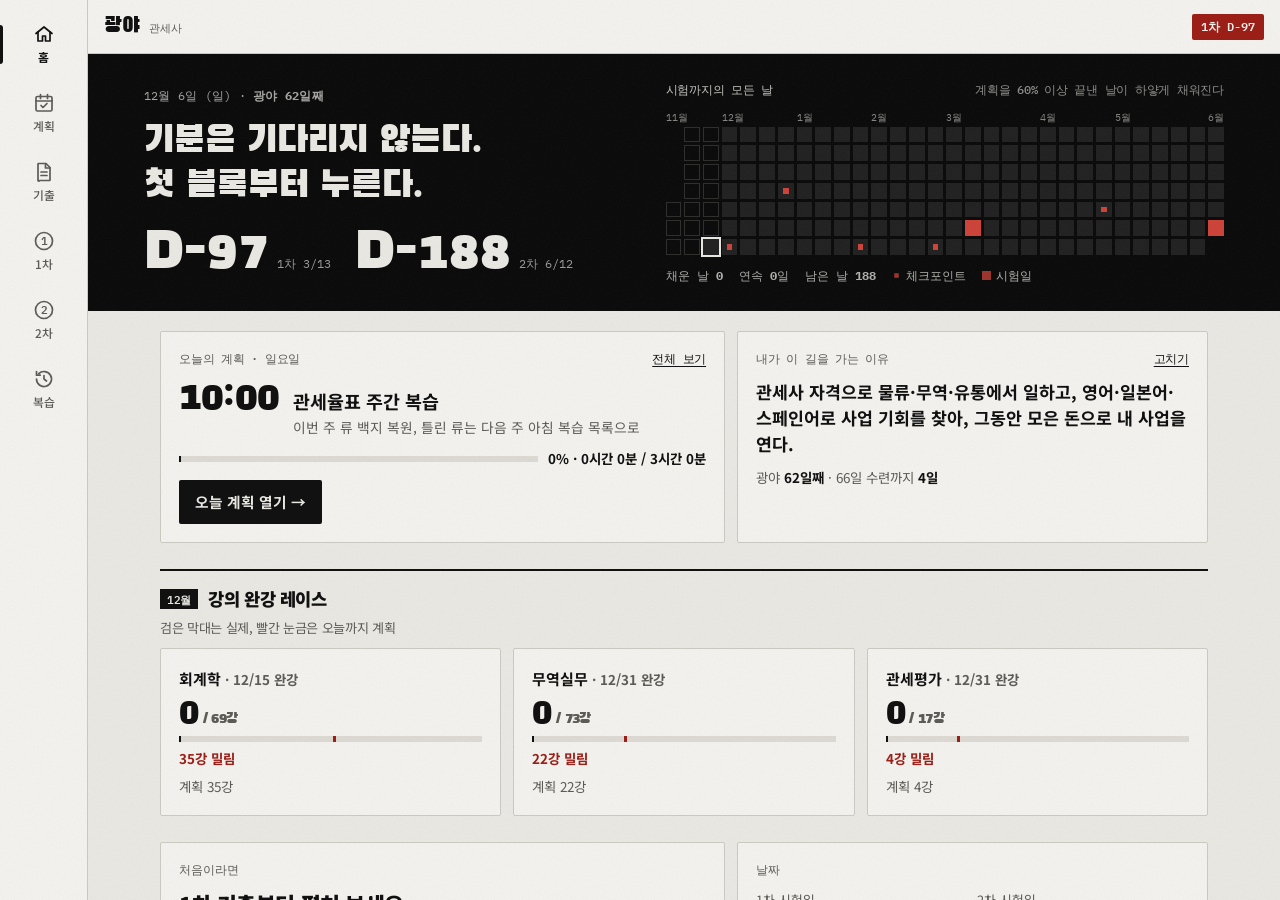
==== commit 05a30545: "광야로 이름 변경, 흑백 미니멀 테마로 전환 - 앱 이름 '관세사 공부방' → '광야 · 관세사 수련장' (홈 화면 아이콘 이름 '광야') - theme.css: 흑백 종이 바탕," ====
--- a/index.html
+++ b/index.html
@@ -3,17 +3,17 @@
 <head>
 <meta charset="utf-8">
 <meta name="viewport" content="width=device-width,initial-scale=1,viewport-fit=cover">
-<meta name="theme-color" content="#1d2bd8">
+<meta name="theme-color" content="#111111">
 <meta name="apple-mobile-web-app-capable" content="yes">
 <meta name="mobile-web-app-capable" content="yes">
 <meta name="apple-mobile-web-app-status-bar-style" content="default">
-<meta name="apple-mobile-web-app-title" content="관세사 공부방">
-<title>관세사 공부방</title>
+<meta name="apple-mobile-web-app-title" content="광야">
+<title>광야</title>
 <link rel="manifest" href="manifest.webmanifest">
 <link rel="icon" type="image/png" href="icons/icon-192.png">
 <link rel="apple-touch-icon" href="icons/apple-touch-icon.png">
 <style>
-/* VOICE  매일 여는 수련 책상. 조용하고 단단하게, 숫자는 크게
+/* VOICE  광야 — 매일 여는 수련 책상. 흑백, 군더더기 없이, 숫자는 거칠고 크게
    IDEA   광야의 책상 — 시험일까지 남은 모든 날이 한 장의 수련 기록표로 펼쳐지고, 끝낸 날이 하나씩 채워진다
    PICTURE 홈 첫 화면 군청 띠: 오늘의 문장, D-day, 11/16~2차 시험일까지 주 단위 수련 기록 격자
    COLOUR 돌빛 바탕, 세관 도장 군청(주색), 주홍 도장(시험일·기출), 청록·황토는 묶음 구분 — 값은 theme.css
@@ -30,18 +30,19 @@
 
 .top{grid-area:top;display:flex;align-items:center;gap:10px;background:var(--surface);border-bottom:1px solid var(--line);
   padding-block:10px;padding-left:max(16px,env(safe-area-inset-left,0px));padding-right:max(16px,env(safe-area-inset-right,0px))}
-.brand{all:unset;cursor:pointer;font-weight:900;font-size:1.1rem;letter-spacing:-.02em;white-space:nowrap}
+.brand{all:unset;cursor:pointer;font-family:var(--f-poster);font-size:1.3rem;letter-spacing:.02em;white-space:nowrap;display:flex;align-items:baseline;gap:8px}
+.brand small{font-family:var(--f-mono);font-size:.68rem;color:var(--muted);letter-spacing:.02em}
 .brand:focus-visible{outline:2px solid var(--accent);outline-offset:3px}
 .crumb{flex:1;display:flex;align-items:center;gap:6px;font-size:.88rem;color:var(--muted);white-space:nowrap;overflow:hidden}
 .crumb b{color:var(--ink);font-weight:700;overflow:hidden;text-overflow:ellipsis}
 .crumb .sep{opacity:.5}
-.dday{border:0;background:var(--stamp);color:var(--surface);border-radius:6px;padding:3px 9px;font-family:var(--f-mono);font-size:.78rem;font-weight:600;white-space:nowrap;cursor:pointer;font-variant-numeric:tabular-nums}
+.dday{border:0;background:var(--stamp);color:#f6f5f1;border-radius:2px;padding:3px 9px;font-family:var(--f-mono);font-size:.78rem;font-weight:600;white-space:nowrap;cursor:pointer;font-variant-numeric:tabular-nums}
 
 .sub{grid-area:sub;background:var(--surface);border-bottom:1px solid var(--line);display:flex;gap:6px;overflow-x:auto;scrollbar-width:none;
   padding-block:8px;padding-left:max(16px,env(safe-area-inset-left,0px));padding-right:max(16px,env(safe-area-inset-right,0px))}
 .sub::-webkit-scrollbar{display:none}
-.sub a{flex:none;text-decoration:none;color:var(--muted);font-size:.88rem;font-weight:500;padding:6px 13px;border-radius:999px;border:1px solid var(--line);background:var(--surface);white-space:nowrap}
-.sub a[aria-current="page"]{background:var(--gc);border-color:var(--gc);color:var(--surface);font-weight:700}
+.sub a{flex:none;text-decoration:none;color:var(--muted);font-size:.86rem;font-weight:500;padding:6px 12px;border-radius:2px;border:1px solid var(--line);background:transparent;white-space:nowrap}
+.sub a[aria-current="page"]{background:var(--ink);border-color:var(--ink);color:var(--bg);font-weight:700}
 
 main{grid-area:main;min-height:0;position:relative}
 iframe{border:0;width:100%;height:100%;display:block;background:var(--bg)}
@@ -52,9 +53,9 @@
 .tabs button{all:unset;cursor:pointer;display:flex;flex-direction:column;align-items:center;gap:2px;padding:7px 0 8px;color:var(--muted);font-size:.7rem;font-weight:500;position:relative;-webkit-tap-highlight-color:transparent}
 .tabs button svg{width:24px;height:24px;stroke:currentColor;fill:none;stroke-width:1.7;stroke-linecap:round;stroke-linejoin:round}
 .tabs button svg text{fill:currentColor;stroke:none;font-family:var(--f-mono);font-weight:600;font-size:11px}
-.tabs button[aria-current="page"]{color:var(--gc);font-weight:700}
+.tabs button[aria-current="page"]{color:var(--ink);font-weight:700}
 .tabs button[aria-current="page"]::before{content:"";position:absolute;top:0;left:28%;right:28%;height:3px;border-radius:0 0 3px 3px;background:var(--gc)}
-.tabs button .badge{position:absolute;top:3px;left:calc(50% + 8px);min-width:16px;height:16px;padding:0 4px;border-radius:8px;background:var(--g0);color:#fff;font-family:var(--f-mono);font-size:.62rem;line-height:16px;text-align:center}
+.tabs button .badge{position:absolute;top:3px;left:calc(50% + 8px);min-width:16px;height:16px;padding:0 4px;border-radius:0;background:var(--stamp);color:#f6f5f1;font-family:var(--f-mono);font-size:.62rem;line-height:16px;text-align:center}
 .tabs button:focus-visible{outline:2px solid var(--accent);outline-offset:-4px;border-radius:8px}
 
 [data-g="0"]{--gc:var(--g0);--gs:var(--g0-soft)}
@@ -72,93 +73,93 @@
 }
 
 /* 홈 · 군청 띠 */
-.hero{background:var(--band);color:var(--band-ink);padding:22px max(16px,4vw) 22px}
+.hero{background:var(--band) var(--grain);color:var(--band-ink);padding:26px max(16px,4vw) 26px}
 .hero-in{max-width:1080px;margin:0 auto;display:grid;grid-template-columns:minmax(0,1fr) minmax(0,1.15fr);gap:22px 36px;align-items:center}
 @media (max-width:760px){.hero-in{grid-template-columns:minmax(0,1fr)}}
-.dayline{margin:0;font-size:.9rem;opacity:.85}
+.dayline{margin:0;font-family:var(--f-mono);font-size:.78rem;opacity:.7;letter-spacing:.02em}
 .dayline b{font-weight:700;opacity:1}
-.motto{all:unset;display:block;cursor:pointer;margin:10px 0 0;font-size:clamp(1.5rem,5.4vw,2.2rem);font-weight:900;line-height:1.2;letter-spacing:-.02em;text-wrap:balance}
-.motto small{display:block;margin-top:8px;font-size:.82rem;font-weight:500;opacity:.7;letter-spacing:0}
+.motto{all:unset;display:block;cursor:pointer;margin:14px 0 0;font-family:var(--f-poster);font-size:clamp(1.55rem,5.6vw,2.3rem);line-height:1.22;letter-spacing:0;text-wrap:balance;word-break:keep-all}
+.motto small{display:block;margin-top:10px;font-family:var(--f-mono);font-size:.74rem;opacity:.6;letter-spacing:0}
 .motto:focus-visible{outline:2px solid #fff;outline-offset:4px;border-radius:4px}
 .dds{display:flex;flex-wrap:wrap;gap:6px 24px;margin-top:18px}
 .dds div{display:flex;align-items:baseline;gap:8px}
-.dds b{font-size:clamp(2rem,8vw,2.9rem);font-weight:900;line-height:1;letter-spacing:-.02em;font-variant-numeric:tabular-nums;white-space:nowrap}
-.dds span{font-size:.84rem;opacity:.85;white-space:nowrap}
-.rec h2{margin:0 0 8px;font-size:.95rem;font-weight:700;display:flex;justify-content:space-between;gap:8px;flex-wrap:wrap}
-.rec h2 span{font-weight:500;opacity:.8;font-size:.82rem}
-.months{display:grid;gap:3px;font-size:.68rem;opacity:.75;height:14px;margin-bottom:3px}
+.dds b{font-family:var(--f-poster);font-weight:400;font-size:clamp(2.2rem,9vw,3.2rem);line-height:1;letter-spacing:0;font-variant-numeric:tabular-nums;white-space:nowrap}
+.dds span{font-family:var(--f-mono);font-size:.74rem;opacity:.65;white-space:nowrap}
+.rec h2{margin:0 0 10px;font-family:var(--f-mono);font-size:.76rem;font-weight:500;letter-spacing:.02em;opacity:.85;display:flex;justify-content:space-between;gap:8px;flex-wrap:wrap}
+.rec h2 span{opacity:.7}
+.months{display:grid;gap:3px;font-family:var(--f-mono);font-size:.62rem;opacity:.55;height:14px;margin-bottom:3px}
 .months span{white-space:nowrap;overflow:visible}
 .grid{display:grid;grid-auto-flow:column;grid-template-rows:repeat(7,auto);gap:3px}
-.grid i{display:block;aspect-ratio:1;border-radius:2px;background:rgba(255,255,255,.13);position:relative}
+.grid i{display:block;aspect-ratio:1;border-radius:0;background:rgba(236,235,230,.1);position:relative}
 .grid i.pre{background:transparent}
-.grid i.miss{background:rgba(255,255,255,.06);box-shadow:inset 0 0 0 1px rgba(255,255,255,.12)}
-.grid i.l1{background:rgba(255,255,255,.42)}
-.grid i.l2{background:rgba(255,255,255,.75)}
-.grid i.l3{background:#fff}
-.grid i.today{box-shadow:0 0 0 2px #ffd34d}
-.grid i.cp::after{content:"";position:absolute;inset:30%;border-radius:50%;background:#ff7a62}
-.grid i.exam{background:#ff5a3c}
-.legend{display:flex;flex-wrap:wrap;gap:4px 16px;margin-top:10px;font-size:.8rem;opacity:.9}
+.grid i.miss{background:transparent;box-shadow:inset 0 0 0 1px rgba(236,235,230,.16)}
+.grid i.l1{background:rgba(236,235,230,.38)}
+.grid i.l2{background:rgba(236,235,230,.72)}
+.grid i.l3{background:#ecebe6}
+.grid i.today{box-shadow:0 0 0 2px #ecebe6;z-index:1}
+.grid i.cp::after{content:"";position:absolute;inset:32%;background:#d0453b}
+.grid i.exam{background:#d0453b}
+.legend{display:flex;flex-wrap:wrap;gap:4px 16px;margin-top:12px;font-family:var(--f-mono);font-size:.72rem;opacity:.75}
 .legend b{font-variant-numeric:tabular-nums}
 .legend .k{display:inline-flex;align-items:center;gap:5px}
-.legend .k i{width:10px;height:10px;border-radius:2px;display:inline-block}
+.legend .k i{width:9px;height:9px;display:inline-block}
 
 .wrap{max-width:1080px;margin:0 auto;padding-block:20px 40px;
   padding-left:max(16px,env(safe-area-inset-left,0px));padding-right:max(16px,env(safe-area-inset-right,0px));display:flex;flex-direction:column;gap:26px}
 .lead{display:grid;grid-template-columns:minmax(0,1.2fr) minmax(0,1fr);gap:12px}
 @media (max-width:760px){.lead{grid-template-columns:minmax(0,1fr)}}
-.panel{background:var(--surface);border:1px solid var(--line);border-radius:14px;padding:18px;display:flex;flex-direction:column;gap:10px}
-.panel h2{margin:0;font-size:.95rem;font-weight:700;color:var(--muted);display:flex;justify-content:space-between;gap:8px}
-.panel h2 a{color:var(--accent);text-decoration:none;font-weight:700}
+.panel{background:var(--surface);border:1px solid var(--line);border-radius:2px;padding:18px;display:flex;flex-direction:column;gap:10px}
+.panel h2{margin:0;font-family:var(--f-mono);font-size:.74rem;font-weight:500;letter-spacing:.02em;color:var(--muted);display:flex;justify-content:space-between;gap:8px}
+.panel h2 a{color:var(--ink);text-decoration:underline;text-underline-offset:3px;font-weight:500}
 .nextb{display:grid;grid-template-columns:auto minmax(0,1fr);gap:2px 14px;align-items:baseline;text-decoration:none;color:var(--ink)}
-.nextb .tm{font-size:2.2rem;font-weight:900;line-height:1;color:var(--accent);font-variant-numeric:tabular-nums;grid-row:span 2;letter-spacing:-.02em}
+.nextb .tm{font-family:var(--f-poster);font-size:2.4rem;line-height:1;color:var(--ink);font-variant-numeric:tabular-nums;grid-row:span 2;letter-spacing:-.02em}
 .nextb b{font-size:1.15rem;line-height:1.3}
 .nextb span{color:var(--muted);font-size:.86rem}
-.go{align-self:flex-start;background:var(--accent);color:var(--surface);border-radius:10px;padding:10px 16px;font-weight:700;font-size:.92rem;text-decoration:none;min-height:44px;display:inline-flex;align-items:center}
+.go{align-self:flex-start;background:var(--ink);color:var(--bg);border-radius:2px;padding:10px 16px;font-weight:700;font-size:.92rem;text-decoration:none;min-height:44px;display:inline-flex;align-items:center}
 .daybar{display:flex;align-items:center;gap:10px;font-size:.84rem;color:var(--muted)}
 .daybar b{color:var(--ink);font-variant-numeric:tabular-nums}
-.bar{height:8px;border-radius:4px;background:var(--hair);overflow:hidden;position:relative}
+.bar{height:6px;border-radius:0;background:var(--hair);overflow:hidden;position:relative}
 .daybar .bar{flex:1}
-.bar i{display:block;height:100%;background:var(--gc,var(--accent));border-radius:4px;min-width:2px}
+.bar i{display:block;height:100%;background:var(--ink);min-width:2px}
 .bar u{position:absolute;top:-2px;bottom:-2px;width:3px;background:var(--stamp);border-radius:2px}
 .why p{margin:0;font-size:1.08rem;font-weight:700;line-height:1.5}
-.why textarea{width:100%;min-height:110px;font:16px/1.5 var(--f-body);border:1px solid var(--line);border-radius:10px;padding:10px;background:var(--bg);color:var(--ink)}
+.why textarea{width:100%;min-height:110px;font:16px/1.5 var(--f-body);border:1px solid var(--line);border-radius:2px;padding:10px;background:var(--bg);color:var(--ink)}
 .why .meta{font-size:.84rem;color:var(--muted)}
 .why .meta b{color:var(--ink)}
-.linkbtn{all:unset;cursor:pointer;color:var(--accent);font-weight:700;font-size:.86rem}
+.linkbtn{all:unset;cursor:pointer;color:var(--ink);text-decoration:underline;text-underline-offset:3px;font-size:.74rem}
 .linkbtn:focus-visible{outline:2px solid var(--accent);outline-offset:2px}
 
 .lec{display:grid;grid-template-columns:repeat(3,minmax(0,1fr));gap:12px}
 @media (max-width:600px){.lec{gap:8px}.lec .panel{padding:12px}.lec .big{font-size:1.5rem}.lec .due{display:none}.lec .st{font-size:.76rem}}
 .lec .panel{gap:6px}
 .lec .nm{font-weight:700}
-.lec .big{font-size:1.9rem;font-weight:900;line-height:1;font-variant-numeric:tabular-nums;letter-spacing:-.02em}
+.lec .big{font-family:var(--f-poster);font-size:2.1rem;line-height:1;font-variant-numeric:tabular-nums;letter-spacing:-.02em}
 .lec .big small{font-size:.9rem;color:var(--muted);font-weight:500}
 .lec .st{font-size:.84rem;color:var(--muted)}
 .lec .st.bad{color:var(--stamp);font-weight:700}
 .lec .st.good{color:var(--ok);font-weight:700}
 
 .resume{text-decoration:none;color:var(--ink)}
-.resume .eb{font-size:.8rem;color:var(--gc);font-weight:700}
+.resume .eb{font-family:var(--f-mono);font-size:.74rem;color:var(--muted)}
 .resume h3{margin:0;font-size:1.35rem;font-weight:900;line-height:1.25}
 .resume p{margin:0;color:var(--muted);font-size:.9rem}
 .datefix{display:grid;grid-template-columns:repeat(auto-fit,minmax(150px,1fr));gap:8px}
 .datefix label{display:flex;flex-direction:column;gap:4px;font-size:.8rem;color:var(--muted)}
-.datefix input{font:16px var(--f-body);border:1px solid var(--line);background:var(--bg);color:var(--ink);border-radius:8px;padding:6px 8px;min-height:40px}
+.datefix input{font:16px var(--f-body);border:1px solid var(--line);background:var(--bg);color:var(--ink);border-radius:2px;padding:6px 8px;min-height:40px}
 
 .sect{display:flex;flex-direction:column;gap:10px}
-.sect h2{margin:0;display:flex;align-items:center;flex-wrap:wrap;gap:4px 10px;font-size:1.15rem;font-weight:900}
-.sect h2 .tag{white-space:nowrap;font-size:.72rem;font-weight:700;color:var(--surface);background:var(--gc);border-radius:4px;padding:1px 7px}
+.sect h2{margin:0;display:flex;align-items:center;flex-wrap:wrap;gap:4px 10px;font-size:1.1rem;font-weight:900;padding-top:14px;border-top:2px solid var(--ink)}
+.sect h2 .tag{white-space:nowrap;font-family:var(--f-mono);font-size:.7rem;font-weight:600;color:var(--bg);background:var(--ink);padding:1px 7px}
 .sect h2 small{flex-basis:100%;font-weight:400;font-size:.82rem;color:var(--muted)}
-.cards{display:grid;grid-template-columns:repeat(auto-fill,minmax(260px,1fr));gap:10px}
-.card{display:grid;grid-template-columns:40px minmax(0,1fr);gap:4px 12px;align-items:start;text-decoration:none;color:var(--ink);background:var(--surface);border:1px solid var(--line);border-radius:12px;padding:14px;transition:border-color .15s,transform .15s}
-.card:hover{border-color:var(--gc)}
+.cards{display:grid;grid-template-columns:repeat(auto-fill,minmax(260px,1fr));gap:0 24px}
+.card{display:grid;grid-template-columns:36px minmax(0,1fr);gap:2px 12px;align-items:start;text-decoration:none;color:var(--ink);background:transparent;border:0;border-bottom:1px solid var(--line);border-radius:0;padding:14px 0;transition:opacity .15s}
+.card:hover{opacity:.7}
 .card:active{transform:scale(.99)}
-.card .ic{grid-row:span 3;width:40px;height:40px;border-radius:10px;background:var(--gs);color:var(--gc);display:grid;place-items:center;font-weight:900;font-size:1rem}
+.card .ic{grid-row:span 3;width:36px;height:36px;border:1px solid var(--ink);color:var(--ink);display:grid;place-items:center;font-weight:900;font-size:.95rem}
 .card .t{font-weight:700;font-size:1rem;line-height:1.35}
 .card .d{color:var(--muted);font-size:.84rem;line-height:1.5}
 .card .p{display:flex;flex-direction:column;gap:4px;margin-top:4px}
-.card .p span{font-family:var(--f-mono);font-size:.74rem;color:var(--gc);font-variant-numeric:tabular-nums}
+.card .p span{font-family:var(--f-mono);font-size:.72rem;color:var(--muted);font-variant-numeric:tabular-nums}
 .note{font-size:.78rem;color:var(--muted);margin:0;max-width:70ch}
 @media (prefers-reduced-motion:reduce){*{transition:none!important}}
 </style>
@@ -166,7 +167,7 @@
 </head>
 <body>
 <header class="top" id="top">
-  <button class="brand" id="homebtn" type="button">관세사 공부방</button>
+  <button class="brand" id="homebtn" type="button">광야<small>관세사</small></button>
   <div class="crumb" id="crumb"></div>
   <button class="dday" id="ddaybtn" type="button" aria-label="1차 시험까지 남은 날, 누르면 날짜 수정"></button>
 </header>
@@ -205,7 +206,7 @@
       </div>
 
       <div class="sect" data-g="p">
-        <h2><span class="tag">12월</span>강의 완강 레이스 <small>파란 막대는 실제, 빨간 눈금은 오늘까지 계획</small></h2>
+        <h2><span class="tag">12월</span>강의 완강 레이스 <small>검은 막대는 실제, 빨간 눈금은 오늘까지 계획</small></h2>
         <div class="lec" id="lec"></div>
       </div>
 
@@ -226,7 +227,7 @@
       <div class="sect" data-g="1"><h2><span class="tag">1차</span>객관식 대비 <small>관세법·내소세·무역영어</small></h2><div class="cards" id="c1"></div></div>
       <div class="sect" data-g="2"><h2><span class="tag">2차</span>서술·암기 대비 <small>관세율표·관세평가</small></h2><div class="cards" id="c2"></div></div>
       <div class="sect" data-g="3"><h2><span class="tag">복습</span>정리노트·틀린 문제</h2><div class="cards" id="c3"></div></div>
-      <p class="note">진도와 오답, 계획 기록은 이 기기의 브라우저에만 저장돼요. 다른 기기로 옮길 때는 계획 → 밀렸을 때 화면의 백업을 쓰세요. 법령 내용은 시험 전에 최신 개정 기본서로 확인하세요.</p>
+      <p class="note">광야 · 관세사 수련장. 진도와 오답, 계획 기록은 이 기기의 브라우저에만 저장돼요. 다른 기기로 옮길 때는 계획 → 밀렸을 때 화면의 백업을 쓰세요. 법령 내용은 시험 전에 최신 개정 기본서로 확인하세요.</p>
     </div>
   </section>
   <iframe id="frame" title="연습장" hidden></iframe>
@@ -270,10 +271,10 @@
 const GNAME={p:"계획",0:"기출",1:"1차",2:"2차",3:"복습"};
 // 하루 한 문장. 스토아·수도원 전통의 생각을 이 시험에 맞게 옮겨 쓴 것
 const MOTTOS=[
- ["오늘 할 일은 오늘의 블록뿐이다. 시험 전체를 짊어지지 않는다.",""],
+ ["오늘은 오늘의 블록만.",""],
  ["내가 정할 수 있는 건 오늘의 7시간 반이다. 합격선은 그다음 일이다.","스토아: 내 힘 안에 있는 것과 없는 것을 나눈다"],
- ["광야는 덜어내는 곳이다. 하나를 덜고, 하나를 끝낸다.",""],
- ["기분이 오기를 기다리지 않는다. 첫 블록을 누르면 기분이 따라온다.",""],
+ ["덜어낸다. 끝낸다. 그게 전부다.",""],
+ ["기분은 기다리지 않는다. 첫 블록부터 누른다.",""],
  ["회계 한 문제는 2.5점이다. 오늘 푼 예제 하나가 과락선을 민다.",""],
  ["밀렸다면 규칙대로 줄이고, 줄인 만큼은 반드시 끝낸다.",""],
  ["같은 류를 세 번 보면 네 번째는 쉬워진다.",""],
@@ -359,7 +360,7 @@
   const mo=$("#months");mo.style.gridTemplateColumns=`repeat(${col},minmax(0,1fr))`;
   mo.innerHTML=mons.map(([c,m])=>`<span style="grid-column:${c}">${m}월</span>`).join("");
   const left=Math.max(0,P.diffDays(T,last));
-  $("#legend").innerHTML=`<span>채운 날 <b>${filled}</b></span><span>연속 <b>${P.streak(S,T)}</b>일</span><span>남은 날 <b>${left}</b></span><span class="k"><i style="background:#ff7a62;border-radius:50%"></i>체크포인트</span><span class="k"><i style="background:#ff5a3c"></i>시험일</span>`;
+  $("#legend").innerHTML=`<span>채운 날 <b>${filled}</b></span><span>연속 <b>${P.streak(S,T)}</b>일</span><span>남은 날 <b>${left}</b></span><span class="k"><i style="background:#d0453b;transform:scale(.5)"></i>체크포인트</span><span class="k"><i style="background:#d0453b"></i>시험일</span>`;
 }
 
 function renderToday(S,T){
--- a/theme.css
+++ b/theme.css
@@ -1,60 +1,58 @@
-@import url("https://fonts.googleapis.com/css2?family=Noto+Sans+KR:wght@400;500;700;900&family=IBM+Plex+Mono:wght@500;600&display=swap");
-/* 관세사 공부방 공통 테마 — '광야의 책상'
+@import url("https://fonts.googleapis.com/css2?family=Noto+Sans+KR:wght@400;500;700;900&family=Black+Han+Sans&family=IBM+Plex+Mono:wght@400;500;600&display=swap");
+/* 광야 공통 테마 — 흑백, 거친 종이, 피 같은 붉은색은 시험일·틀림·밀림에만
    모든 연습장이 같은 색과 글꼴을 쓰도록 각 페이지의 변수를 여기서 덮어씁니다.
-   선택자를 :root:root 로 한 단계 강하게 써서, 페이지 안 <style> 순서와 상관없이 이 값이 이깁니다.
-   색: 돌빛 바탕, 세관 도장 군청(주색), 주홍 도장(기출·틀림), 관세율표 청록(맞음·2차), 형광펜 황토(복습) */
+   선택자를 :root:root 로 한 단계 강하게 써서, 페이지 안 <style> 순서와 상관없이 이 값이 이깁니다. */
 :root:root{
   color-scheme:light;
-  --bg:#f4f4f1; --surface:#ffffff; --ink:#15172e; --muted:#5d6078; --line:#dcdce4; --hair:#ececf0;
-  --accent:#1d2bd8; --accent-soft:#e6e8fd;
-  --stamp:#d6361f; --stamp-soft:#fbe5e0; --bad:#d6361f; --bad-soft:#fbe5e0; --seller:#d6361f; --seller-soft:#fbe5e0;
-  --ok:#0b7a5c; --ok-soft:#dcf1e9; --good:#0b7a5c; --good-soft:#dcf1e9; --buyer:#0b7a5c; --buyer-soft:#dcf1e9;
-  --warn:#a86400; --warn-soft:#f8ead3; --gold:#a86400; --gold-soft:#f8ead3;
-  --mark:#ffec8a; --mark-ink:#4f4100; --hl:#ffec8a;
-  --omr:#fbe5e0; --omr-ink:#b52a17;
-  /* 내국소비세·통칙 페이지용 이름 */
-  --paper:#f4f4f1; --sheet:#ffffff; --rule:#dcdce4; --red:#d6361f; --red-soft:#fbe5e0; --blue:#1d2bd8; --blue-soft:#e6e8fd; --soft:#e6e8fd;
-  /* 홈 묶음 색 */
-  --g0:#d6361f; --g0-soft:#fbe5e0;
-  --g1:#1d2bd8; --g1-soft:#e6e8fd;
-  --g2:#0b7a5c; --g2-soft:#dcf1e9;
-  --g3:#a86400; --g3-soft:#f8ead3;
-  --gp:#15172e; --gp-soft:#e4e4ec;
-  --band:#1d2bd8; --band-ink:#ffffff;
+  --bg:#ecebe6; --surface:#f6f5f1; --ink:#111111; --muted:#5f5d58; --line:#cfccc4; --hair:#e0ddd6;
+  --accent:#111111; --accent-soft:#e2e0da;
+  --stamp:#9e1f17; --stamp-soft:#efdcd8; --bad:#9e1f17; --bad-soft:#efdcd8; --seller:#9e1f17; --seller-soft:#efdcd8;
+  --ok:#3f5a3a; --ok-soft:#dfe5da; --good:#3f5a3a; --good-soft:#dfe5da; --buyer:#3f5a3a; --buyer-soft:#dfe5da;
+  --warn:#6e5a2a; --warn-soft:#e9e2cf; --gold:#6e5a2a; --gold-soft:#e9e2cf;
+  --mark:#e8dfb4; --mark-ink:#3a3210; --hl:#e8dfb4;
+  --omr:#efdcd8; --omr-ink:#9e1f17;
+  --paper:#ecebe6; --sheet:#f6f5f1; --rule:#cfccc4; --red:#9e1f17; --red-soft:#efdcd8; --blue:#111111; --blue-soft:#e2e0da; --soft:#e2e0da;
+  --g0:#111111; --g0-soft:#e2e0da; --g1:#111111; --g1-soft:#e2e0da; --g2:#111111; --g2-soft:#e2e0da; --g3:#111111; --g3-soft:#e2e0da; --gp:#111111; --gp-soft:#e2e0da;
+  --band:#111111; --band-ink:#ecebe6;
+  --f-poster:"Black Han Sans","Noto Sans KR",sans-serif;
   --f-display:"Noto Sans KR","Apple SD Gothic Neo","Malgun Gothic",sans-serif;
   --f-body:"Noto Sans KR","Apple SD Gothic Neo","Malgun Gothic",sans-serif;
   --f-mono:"IBM Plex Mono",ui-monospace,Menlo,monospace;
   --display:var(--f-display); --body:var(--f-body); --mono:var(--f-mono);
+  --grain:url("data:image/svg+xml,%3Csvg xmlns='http://www.w3.org/2000/svg' width='160' height='160'%3E%3Cfilter id='n'%3E%3CfeTurbulence type='fractalNoise' baseFrequency='.9' numOctaves='2' stitchTiles='stitch'/%3E%3CfeColorMatrix values='0 0 0 0 0 0 0 0 0 0 0 0 0 0 0 0 0 0 .55 0'/%3E%3C/filter%3E%3Crect width='160' height='160' filter='url(%23n)'/%3E%3C/svg%3E");
 }
 @media (prefers-color-scheme:dark){
   :root:root:not([data-theme="light"]){
     color-scheme:dark;
-    --bg:#0d0f22; --surface:#161936; --ink:#eceefe; --muted:#a3a7d0; --line:#2a2e55; --hair:#20244a;
-    --accent:#9aa3ff; --accent-soft:#232968;
-    --stamp:#ff7a62; --stamp-soft:#3d1d1a; --bad:#ff7a62; --bad-soft:#3d1d1a; --seller:#ff7a62; --seller-soft:#3d1d1a;
-    --ok:#5fd0a6; --ok-soft:#123629; --good:#5fd0a6; --good-soft:#123629; --buyer:#5fd0a6; --buyer-soft:#123629;
-    --warn:#f0b65a; --warn-soft:#3a2b12; --gold:#f0b65a; --gold-soft:#3a2b12;
-    --mark:#4d4310; --mark-ink:#ffe58a; --hl:#5a4d10;
-    --omr:#3d1d1a; --omr-ink:#ff9a86;
-    --paper:#0d0f22; --sheet:#161936; --rule:#2a2e55; --red:#ff7a62; --red-soft:#3d1d1a; --blue:#9aa3ff; --blue-soft:#232968; --soft:#232968;
-    --g0:#ff7a62; --g0-soft:#3d1d1a; --g1:#9aa3ff; --g1-soft:#232968; --g2:#5fd0a6; --g2-soft:#123629; --g3:#f0b65a; --g3-soft:#3a2b12; --gp:#eceefe; --gp-soft:#2a2e55;
-    --band:#1a22a8; --band-ink:#ffffff;
+    --bg:#0b0b0b; --surface:#141414; --ink:#e8e5de; --muted:#8e8a82; --line:#2b2b2b; --hair:#1e1e1e;
+    --accent:#e8e5de; --accent-soft:#232323;
+    --stamp:#d0453b; --stamp-soft:#2c1412; --bad:#d0453b; --bad-soft:#2c1412; --seller:#d0453b; --seller-soft:#2c1412;
+    --ok:#93ad8c; --ok-soft:#18201a; --good:#93ad8c; --good-soft:#18201a; --buyer:#93ad8c; --buyer-soft:#18201a;
+    --warn:#c4ad74; --warn-soft:#241f12; --gold:#c4ad74; --gold-soft:#241f12;
+    --mark:#3a3418; --mark-ink:#efe2a6; --hl:#3a3418;
+    --omr:#2c1412; --omr-ink:#e8857c;
+    --paper:#0b0b0b; --sheet:#141414; --rule:#2b2b2b; --red:#d0453b; --red-soft:#2c1412; --blue:#e8e5de; --blue-soft:#232323; --soft:#232323;
+    --g0:#e8e5de; --g0-soft:#232323; --g1:#e8e5de; --g1-soft:#232323; --g2:#e8e5de; --g2-soft:#232323; --g3:#e8e5de; --g3-soft:#232323; --gp:#e8e5de; --gp-soft:#232323;
+    --band:#000000; --band-ink:#e8e5de;
   }
 }
 :root:root[data-theme="dark"]{
   color-scheme:dark;
-  --bg:#0d0f22; --surface:#161936; --ink:#eceefe; --muted:#a3a7d0; --line:#2a2e55; --hair:#20244a;
-  --accent:#9aa3ff; --accent-soft:#232968;
-  --stamp:#ff7a62; --stamp-soft:#3d1d1a; --bad:#ff7a62; --bad-soft:#3d1d1a; --seller:#ff7a62; --seller-soft:#3d1d1a;
-  --ok:#5fd0a6; --ok-soft:#123629; --good:#5fd0a6; --good-soft:#123629; --buyer:#5fd0a6; --buyer-soft:#123629;
-  --warn:#f0b65a; --warn-soft:#3a2b12; --gold:#f0b65a; --gold-soft:#3a2b12;
-  --mark:#4d4310; --mark-ink:#ffe58a; --hl:#5a4d10;
-  --omr:#3d1d1a; --omr-ink:#ff9a86;
-  --paper:#0d0f22; --sheet:#161936; --rule:#2a2e55; --red:#ff7a62; --red-soft:#3d1d1a; --blue:#9aa3ff; --blue-soft:#232968; --soft:#232968;
-  --g0:#ff7a62; --g0-soft:#3d1d1a; --g1:#9aa3ff; --g1-soft:#232968; --g2:#5fd0a6; --g2-soft:#123629; --g3:#f0b65a; --g3-soft:#3a2b12; --gp:#eceefe; --gp-soft:#2a2e55;
-  --band:#1a22a8; --band-ink:#ffffff;
+  --bg:#0b0b0b; --surface:#141414; --ink:#e8e5de; --muted:#8e8a82; --line:#2b2b2b; --hair:#1e1e1e;
+  --accent:#e8e5de; --accent-soft:#232323;
+  --stamp:#d0453b; --stamp-soft:#2c1412; --bad:#d0453b; --bad-soft:#2c1412; --seller:#d0453b; --seller-soft:#2c1412;
+  --ok:#93ad8c; --ok-soft:#18201a; --good:#93ad8c; --good-soft:#18201a; --buyer:#93ad8c; --buyer-soft:#18201a;
+  --warn:#c4ad74; --warn-soft:#241f12; --gold:#c4ad74; --gold-soft:#241f12;
+  --mark:#3a3418; --mark-ink:#efe2a6; --hl:#3a3418;
+  --omr:#2c1412; --omr-ink:#e8857c;
+  --paper:#0b0b0b; --sheet:#141414; --rule:#2b2b2b; --red:#d0453b; --red-soft:#2c1412; --blue:#e8e5de; --blue-soft:#232323; --soft:#232323;
+  --g0:#e8e5de; --g0-soft:#232323; --g1:#e8e5de; --g1-soft:#232323; --g2:#e8e5de; --g2-soft:#232323; --g3:#e8e5de; --g3-soft:#232323; --gp:#e8e5de; --gp-soft:#232323;
+  --band:#000000; --band-ink:#e8e5de;
 }
-/* 모든 연습장 공통 마감 */
+/* 모든 연습장 공통 마감: 종이 결, 각진 모서리 */
 :root:root body{font-family:var(--f-body)}
+:root:root body::after{content:"";position:fixed;inset:0;pointer-events:none;z-index:2147483000;background-image:var(--grain);opacity:.07;mix-blend-mode:multiply}
+@media (prefers-color-scheme:dark){:root:root:not([data-theme="light"]) body::after{mix-blend-mode:screen;opacity:.05}}
+:root:root[data-theme="dark"] body::after{mix-blend-mode:screen;opacity:.05}
 :root:root h1,:root:root h2,:root:root h3{letter-spacing:-.02em}
-:root:root ::selection{background:var(--accent-soft)}
+:root:root ::selection{background:var(--ink);color:var(--bg)}
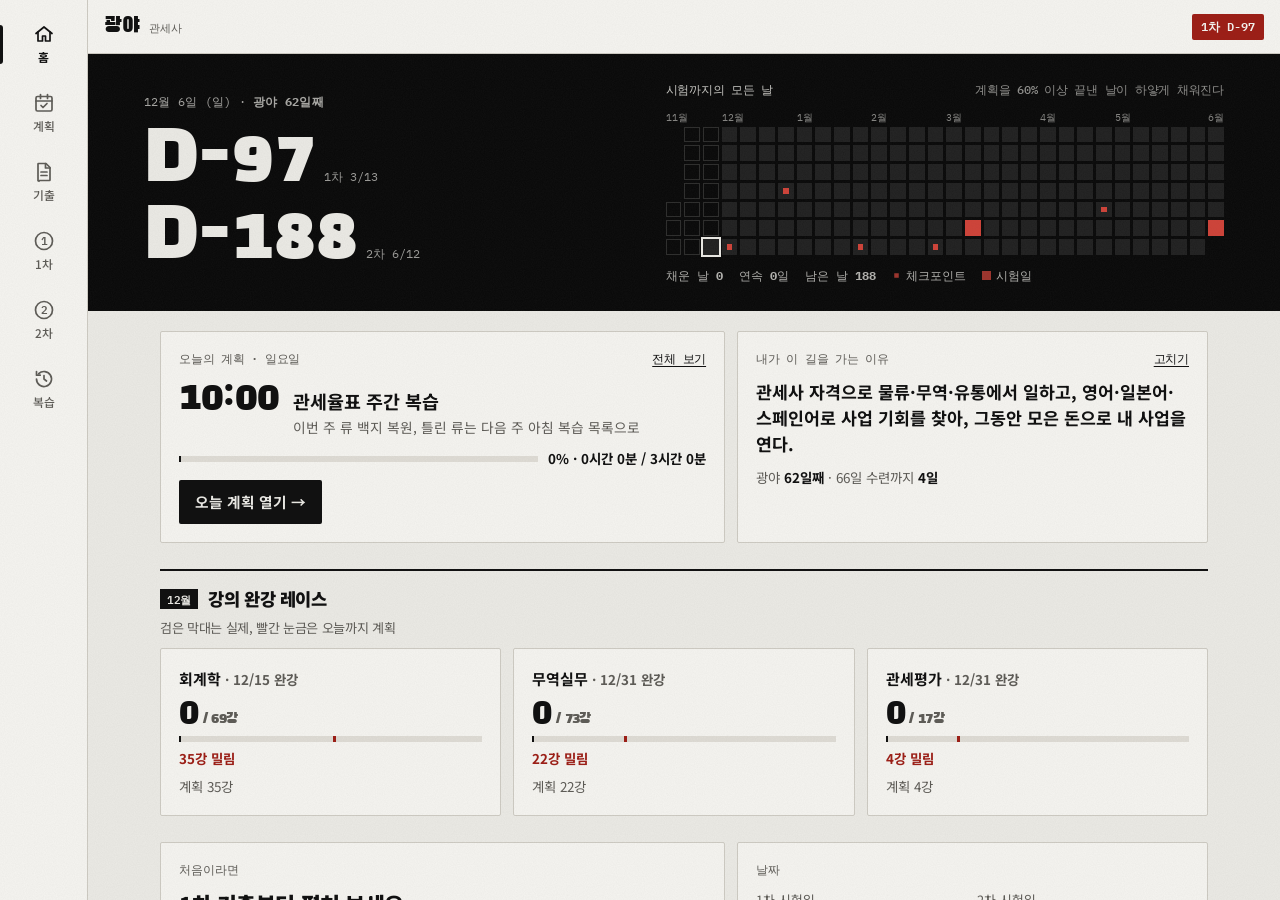
==== commit 655331f6: "홈에서 오늘의 문장(동기부여 글) 제거 - 검은 띠에는 날짜·광야 일수, D-day, 수련 기록 격자만 남김 - sw.js 버전 v10  Co-Authored-By: Claude " ====
--- a/index.html
+++ b/index.html
@@ -15,7 +15,7 @@
 <style>
 /* VOICE  광야 — 매일 여는 수련 책상. 흑백, 군더더기 없이, 숫자는 거칠고 크게
    IDEA   광야의 책상 — 시험일까지 남은 모든 날이 한 장의 수련 기록표로 펼쳐지고, 끝낸 날이 하나씩 채워진다
-   PICTURE 홈 첫 화면 군청 띠: 오늘의 문장, D-day, 11/16~2차 시험일까지 주 단위 수련 기록 격자
+   PICTURE 홈 첫 화면 검은 띠: D-day, 11/16~2차 시험일까지 주 단위 수련 기록 격자
    COLOUR 돌빛 바탕, 세관 도장 군청(주색), 주홍 도장(시험일·기출), 청록·황토는 묶음 구분 — 값은 theme.css
    TYPE   Noto Sans KR 900(숫자·제목) / 400·500(본문), IBM Plex Mono(작은 숫자)
    LAYOUT 폰: 머리줄 + 연습장 + 아래 엄지 탭 6개(홈·계획·기출·1차·2차·복습). 900px 이상은 탭이 왼쪽 레일 */
@@ -78,12 +78,9 @@
 @media (max-width:760px){.hero-in{grid-template-columns:minmax(0,1fr)}}
 .dayline{margin:0;font-family:var(--f-mono);font-size:.78rem;opacity:.7;letter-spacing:.02em}
 .dayline b{font-weight:700;opacity:1}
-.motto{all:unset;display:block;cursor:pointer;margin:14px 0 0;font-family:var(--f-poster);font-size:clamp(1.55rem,5.6vw,2.3rem);line-height:1.22;letter-spacing:0;text-wrap:balance;word-break:keep-all}
-.motto small{display:block;margin-top:10px;font-family:var(--f-mono);font-size:.74rem;opacity:.6;letter-spacing:0}
-.motto:focus-visible{outline:2px solid #fff;outline-offset:4px;border-radius:4px}
-.dds{display:flex;flex-wrap:wrap;gap:6px 24px;margin-top:18px}
+.dds{display:flex;flex-wrap:wrap;gap:6px 28px;margin-top:14px}
 .dds div{display:flex;align-items:baseline;gap:8px}
-.dds b{font-family:var(--f-poster);font-weight:400;font-size:clamp(2.2rem,9vw,3.2rem);line-height:1;letter-spacing:0;font-variant-numeric:tabular-nums;white-space:nowrap}
+.dds b{font-family:var(--f-poster);font-weight:400;font-size:clamp(2.8rem,12vw,4.4rem);line-height:1;letter-spacing:0;font-variant-numeric:tabular-nums;white-space:nowrap}
 .dds span{font-family:var(--f-mono);font-size:.74rem;opacity:.65;white-space:nowrap}
 .rec h2{margin:0 0 10px;font-family:var(--f-mono);font-size:.76rem;font-weight:500;letter-spacing:.02em;opacity:.85;display:flex;justify-content:space-between;gap:8px;flex-wrap:wrap}
 .rec h2 span{opacity:.7}
@@ -178,7 +175,6 @@
       <div class="hero-in">
         <div>
           <p class="dayline" id="dayline"></p>
-          <button class="motto" id="motto" type="button" aria-label="다음 문장 보기"></button>
           <div class="dds" id="dds"></div>
         </div>
         <div class="rec">
@@ -269,25 +265,6 @@
  {g:3,t:"복습",svg:'<path d="M4.5 12a7.5 7.5 0 1 0 2.2-5.3"/><path d="M4.5 4.5v3.7h3.7"/><path d="M12 8.5V12l2.5 2"/>'}
 ];
 const GNAME={p:"계획",0:"기출",1:"1차",2:"2차",3:"복습"};
-// 하루 한 문장. 스토아·수도원 전통의 생각을 이 시험에 맞게 옮겨 쓴 것
-const MOTTOS=[
- ["오늘은 오늘의 블록만.",""],
- ["내가 정할 수 있는 건 오늘의 7시간 반이다. 합격선은 그다음 일이다.","스토아: 내 힘 안에 있는 것과 없는 것을 나눈다"],
- ["덜어낸다. 끝낸다. 그게 전부다.",""],
- ["기분은 기다리지 않는다. 첫 블록부터 누른다.",""],
- ["회계 한 문제는 2.5점이다. 오늘 푼 예제 하나가 과락선을 민다.",""],
- ["밀렸다면 규칙대로 줄이고, 줄인 만큼은 반드시 끝낸다.",""],
- ["같은 류를 세 번 보면 네 번째는 쉬워진다.",""],
- ["고독하지만 외롭지 않게. 이 책상에는 나와 오늘의 일만 있다.",""],
- ["남에게 보이려고가 아니라, 내가 정한 방향이라서 간다.",""],
- ["일어나기 싫은 아침엔, 나는 사람으로서 할 일을 하러 일어난다고 생각한다.","마르쿠스 아우렐리우스 『명상록』의 뜻을 옮김"],
- ["남들은 시간을 빼앗기고도 모른다. 내 시간은 내가 지킨다.","세네카 『편지』의 뜻을 옮김"],
- ["지금 외우는 관세율표는 나중에 내 사업의 통관 지도가 된다.",""],
- ["완벽한 하루보다 끊기지 않는 하루. 최소 2시간 버전도 하루다.",""],
- ["어제의 나보다 한 강 앞서면 된다.",""],
- ["불편함을 일부러 고른 사람은 시험장의 불편함에 흔들리지 않는다.",""],
- ["작은 일을 매일 하는 사람이 큰일을 한 번 해낸다.",""]
-];
 const WHY_DEFAULT="관세사 자격으로 물류·무역·유통에서 일하고, 영어·일본어·스페인어로 사업 기회를 찾아, 그동안 모은 돈으로 내 사업을 연다.";
 const $=s=>document.querySelector(s);
 const get=(k,d)=>{try{const v=localStorage.getItem(k);return v?JSON.parse(v):d}catch(e){return d}};
@@ -334,10 +311,6 @@
 function renderHero(S,T){
   const wild=P.diffDays(P.parse(P.wildStart()),T)+1;
   $("#dayline").innerHTML=`${P.fmt(T)}${wild>0?` · <b>광야 ${wild}일째</b>`:""}`;
-  const off=Number(raw("hub-motto-off")||0);
-  const idx=((P.diffDays(P.parse("2026-01-01"),T)+off)%MOTTOS.length+MOTTOS.length)%MOTTOS.length;
-  const m=MOTTOS[idx];
-  $("#motto").innerHTML=`${m[0]}${m[1]?`<small>${m[1]}</small>`:""}`;
   const e1=P.exam1(),e2=P.exam2();
   $("#dds").innerHTML=`<div><b>${dd(P.diffDays(T,P.parse(e1)))}</b><span>1차 ${md(e1)}</span></div><div><b>${dd(P.diffDays(T,P.parse(e2)))}</b><span>2차 ${md(e2)}</span></div>`;
   // 수련 기록 격자: 계획 시작 주 월요일부터 2차 시험일까지
@@ -455,7 +428,6 @@
 });
 $("#homebtn").onclick=()=>{location.hash="home"};
 $("#ddaybtn").onclick=()=>{if(current()!=="home")location.hash="home";setTimeout(()=>{$("#datepanel").scrollIntoView({behavior:"smooth",block:"center"});$("#examdate").focus()},80)};
-$("#motto").onclick=()=>{setRaw("hub-motto-off",String(Number(raw("hub-motto-off")||0)+1));renderHero(P.load(),P.today())};
 const onDate=(id,k)=>$(id).addEventListener("change",e=>{if(e.target.value){setRaw(k,e.target.value)}renderHome()});
 onDate("#examdate","hub-exam");onDate("#examdate2","hub-exam2");onDate("#wilddate","hub-wild");
 $("#whyedit").onclick=()=>{
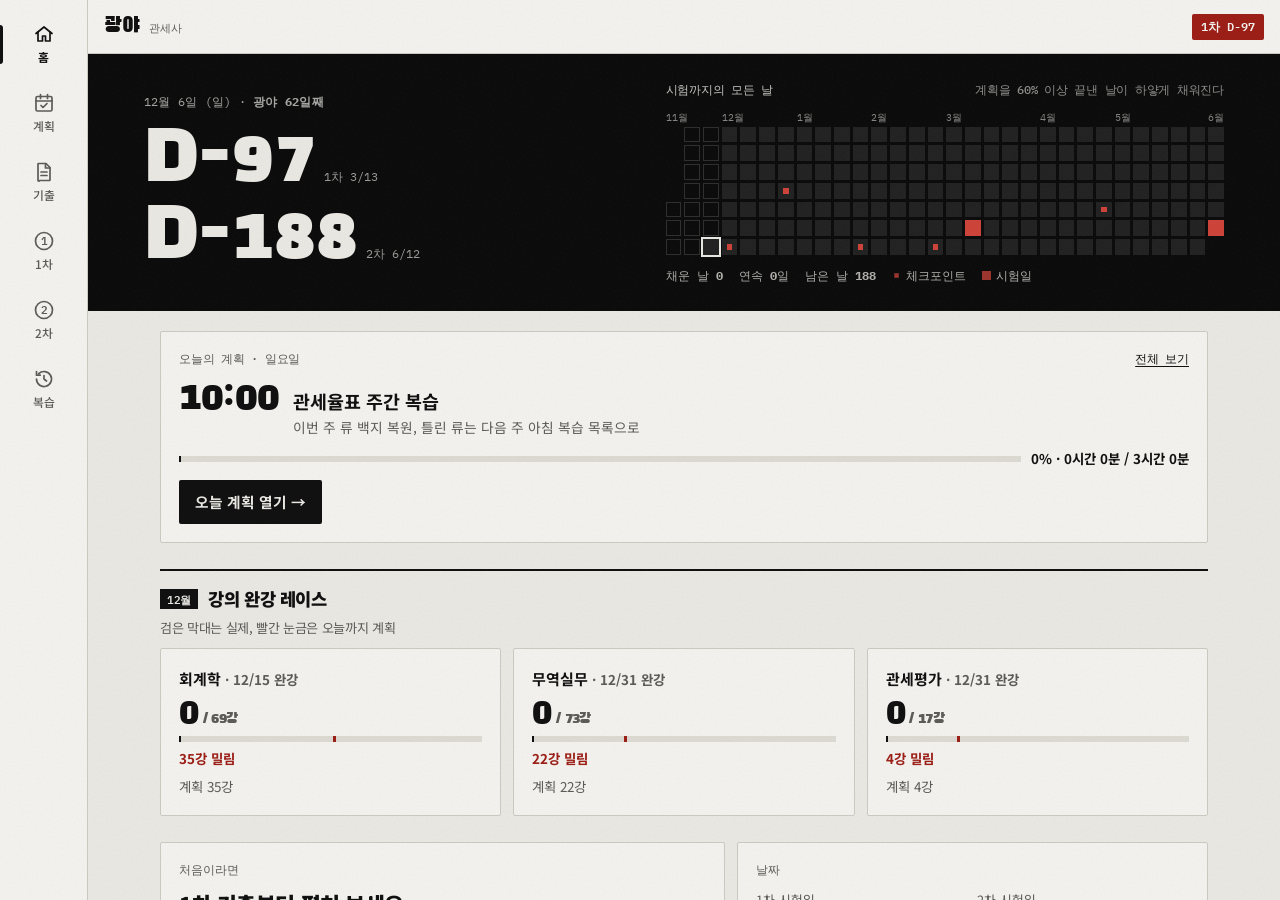
==== commit da6aa1a9: "홈에서 '내가 이 길을 가는 이유' 칸 제거 - 오늘의 계획 칸을 한 줄 전체 폭으로 - sw.js 버전 v11  Co-Authored-By: Claude Opus 5.5 <nor" ====
--- a/index.html
+++ b/index.html
@@ -105,6 +105,7 @@
   padding-left:max(16px,env(safe-area-inset-left,0px));padding-right:max(16px,env(safe-area-inset-right,0px));display:flex;flex-direction:column;gap:26px}
 .lead{display:grid;grid-template-columns:minmax(0,1.2fr) minmax(0,1fr);gap:12px}
 @media (max-width:760px){.lead{grid-template-columns:minmax(0,1fr)}}
+.lead.one{grid-template-columns:minmax(0,1fr)}
 .panel{background:var(--surface);border:1px solid var(--line);border-radius:2px;padding:18px;display:flex;flex-direction:column;gap:10px}
 .panel h2{margin:0;font-family:var(--f-mono);font-size:.74rem;font-weight:500;letter-spacing:.02em;color:var(--muted);display:flex;justify-content:space-between;gap:8px}
 .panel h2 a{color:var(--ink);text-decoration:underline;text-underline-offset:3px;font-weight:500}
@@ -119,12 +120,6 @@
 .daybar .bar{flex:1}
 .bar i{display:block;height:100%;background:var(--ink);min-width:2px}
 .bar u{position:absolute;top:-2px;bottom:-2px;width:3px;background:var(--stamp);border-radius:2px}
-.why p{margin:0;font-size:1.08rem;font-weight:700;line-height:1.5}
-.why textarea{width:100%;min-height:110px;font:16px/1.5 var(--f-body);border:1px solid var(--line);border-radius:2px;padding:10px;background:var(--bg);color:var(--ink)}
-.why .meta{font-size:.84rem;color:var(--muted)}
-.why .meta b{color:var(--ink)}
-.linkbtn{all:unset;cursor:pointer;color:var(--ink);text-decoration:underline;text-underline-offset:3px;font-size:.74rem}
-.linkbtn:focus-visible{outline:2px solid var(--accent);outline-offset:2px}
 
 .lec{display:grid;grid-template-columns:repeat(3,minmax(0,1fr));gap:12px}
 @media (max-width:600px){.lec{gap:8px}.lec .panel{padding:12px}.lec .big{font-size:1.5rem}.lec .due{display:none}.lec .st{font-size:.76rem}}
@@ -186,18 +181,12 @@
       </div>
     </div>
     <div class="wrap">
-      <div class="lead">
+      <div class="lead one">
         <div class="panel" data-g="p">
           <h2><span id="todaylbl">오늘의 계획</span><a href="#pt">전체 보기</a></h2>
           <a class="nextb" id="nextb" href="#pt"></a>
           <div class="daybar"><div class="bar"><i id="daybar"></i></div><b id="daypct"></b></div>
           <a class="go" href="#pt">오늘 계획 열기 →</a>
-        </div>
-        <div class="panel why" id="why">
-          <h2><span>내가 이 길을 가는 이유</span><button class="linkbtn" id="whyedit" type="button">고치기</button></h2>
-          <p id="whytext"></p>
-          <textarea id="whyarea" hidden aria-label="이 길을 가는 이유"></textarea>
-          <div class="meta" id="wildmeta"></div>
         </div>
       </div>
 
@@ -265,7 +254,6 @@
  {g:3,t:"복습",svg:'<path d="M4.5 12a7.5 7.5 0 1 0 2.2-5.3"/><path d="M4.5 4.5v3.7h3.7"/><path d="M12 8.5V12l2.5 2"/>'}
 ];
 const GNAME={p:"계획",0:"기출",1:"1차",2:"2차",3:"복습"};
-const WHY_DEFAULT="관세사 자격으로 물류·무역·유통에서 일하고, 영어·일본어·스페인어로 사업 기회를 찾아, 그동안 모은 돈으로 내 사업을 연다.";
 const $=s=>document.querySelector(s);
 const get=(k,d)=>{try{const v=localStorage.getItem(k);return v?JSON.parse(v):d}catch(e){return d}};
 const put=(k,v)=>{try{localStorage.setItem(k,JSON.stringify(v))}catch(e){}};
@@ -351,14 +339,6 @@
   $("#daypct").textContent=`${pct}% · ${Math.floor(dm/60)}시간 ${dm%60}분 / ${Math.floor(tot/60)}시간 ${tot%60}분`;
 }
 
-function renderWhy(T){
-  const w=raw("hub-why")||WHY_DEFAULT;
-  $("#whytext").textContent=w;
-  const day=P.diffDays(P.parse(P.wildStart()),T)+1;
-  const to66=66-day;
-  $("#wildmeta").innerHTML=day<1?"광야 시작일 전이다.":to66>0?`광야 <b>${day}일째</b> · 66일 수련까지 <b>${to66}일</b>`:`광야 <b>${day}일째</b> · 66일을 넘었다. 이제는 습관이다.`;
-}
-
 function renderLec(S,T){
   const rows=[
     {n:"회계학",ks:["jm","wg"],max:69,u:"강",due:"12/15 완강"},
@@ -390,7 +370,7 @@
 }
 function renderHome(){
   const s=stats(),S=P.load(),T=P.today();
-  renderHero(S,T);renderToday(S,T);renderWhy(T);renderLec(S,T);
+  renderHero(S,T);renderToday(S,T);renderLec(S,T);
   const lastId=raw("hub-last"),last=MODS.find(m=>m.id===lastId&&m.g!=="p");
   const r=$("#resume"),m=last||MODS.find(x=>x.id==="gc1");
   r.dataset.g=String(m.g);r.href="#"+m.id;
@@ -430,11 +410,6 @@
 $("#ddaybtn").onclick=()=>{if(current()!=="home")location.hash="home";setTimeout(()=>{$("#datepanel").scrollIntoView({behavior:"smooth",block:"center"});$("#examdate").focus()},80)};
 const onDate=(id,k)=>$(id).addEventListener("change",e=>{if(e.target.value){setRaw(k,e.target.value)}renderHome()});
 onDate("#examdate","hub-exam");onDate("#examdate2","hub-exam2");onDate("#wilddate","hub-wild");
-$("#whyedit").onclick=()=>{
-  const a=$("#whyarea"),t=$("#whytext"),b=$("#whyedit");
-  if(a.hidden){a.value=raw("hub-why")||WHY_DEFAULT;a.hidden=false;t.hidden=true;b.textContent="저장";a.focus()}
-  else{const v=a.value.trim();setRaw("hub-why",v||WHY_DEFAULT);a.hidden=true;t.hidden=false;b.textContent="고치기";renderWhy(P.today())}
-};
 
 $("#frame").addEventListener("load",syncTheme);
 function syncTheme(){
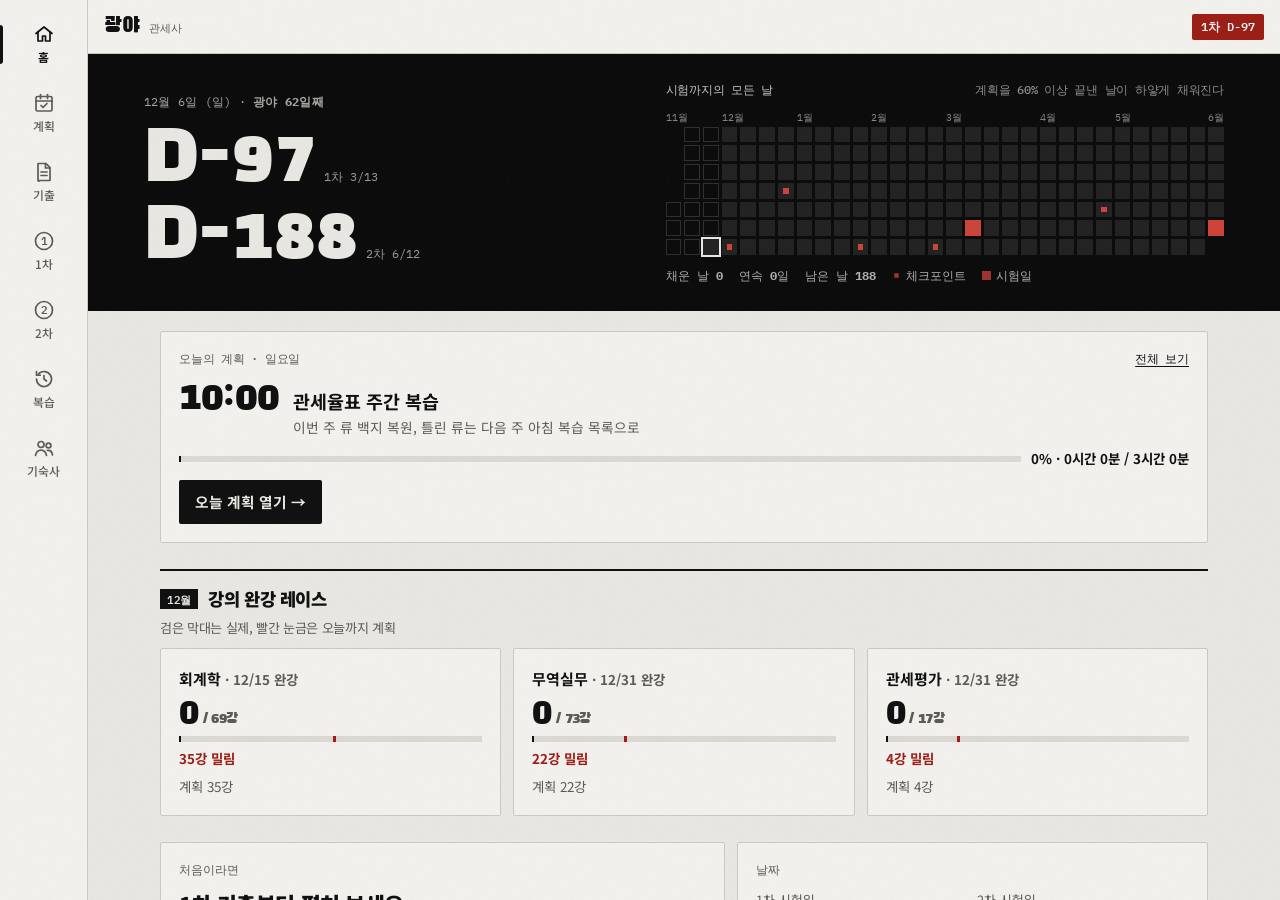
==== commit d9790a8d: "기숙사 탭 추가: 업적으로 도트 동료 입주, 과목별 호감도 - dorm-core.js: 동료 6명(과목 담당), 업적 16개, 도트 스프라이트, 계획 체크 기록 기반 통계 - do" ====
--- a/index.html
+++ b/index.html
@@ -18,7 +18,7 @@
    PICTURE 홈 첫 화면 검은 띠: D-day, 11/16~2차 시험일까지 주 단위 수련 기록 격자
    COLOUR 돌빛 바탕, 세관 도장 군청(주색), 주홍 도장(시험일·기출), 청록·황토는 묶음 구분 — 값은 theme.css
    TYPE   Noto Sans KR 900(숫자·제목) / 400·500(본문), IBM Plex Mono(작은 숫자)
-   LAYOUT 폰: 머리줄 + 연습장 + 아래 엄지 탭 6개(홈·계획·기출·1차·2차·복습). 900px 이상은 탭이 왼쪽 레일 */
+   LAYOUT 폰: 머리줄 + 연습장 + 아래 엄지 탭 7개(홈·계획·기출·1차·2차·복습·기숙사). 900px 이상은 탭이 왼쪽 레일 */
 *{box-sizing:border-box;min-width:0}
 [hidden]{display:none!important}
 html,body{height:100%;margin:0}
@@ -48,7 +48,7 @@
 iframe{border:0;width:100%;height:100%;display:block;background:var(--bg)}
 #home{height:100%;overflow-y:auto;-webkit-overflow-scrolling:touch}
 
-.tabs{grid-area:tabs;display:grid;grid-template-columns:repeat(6,1fr);background:var(--surface);border-top:1px solid var(--line);
+.tabs{grid-area:tabs;display:grid;grid-template-columns:repeat(7,1fr);background:var(--surface);border-top:1px solid var(--line);
   padding-left:env(safe-area-inset-left,0px);padding-right:env(safe-area-inset-right,0px)}
 .tabs button{all:unset;cursor:pointer;display:flex;flex-direction:column;align-items:center;gap:2px;padding:7px 0 8px;color:var(--muted);font-size:.7rem;font-weight:500;position:relative;-webkit-tap-highlight-color:transparent}
 .tabs button svg{width:24px;height:24px;stroke:currentColor;fill:none;stroke-width:1.7;stroke-linecap:round;stroke-linejoin:round}
@@ -64,6 +64,7 @@
 [data-g="3"]{--gc:var(--g3);--gs:var(--g3-soft)}
 [data-g="p"]{--gc:var(--gp);--gs:var(--gp-soft)}
 [data-g="h"]{--gc:var(--accent);--gs:var(--accent-soft)}
+[data-g="d"]{--gc:var(--accent);--gs:var(--accent-soft)}
 
 @media (min-width:900px){
   body{grid-template-columns:88px 1fr;grid-template-rows:auto auto 1fr;grid-template-areas:"tabs top" "tabs sub" "tabs main"}
@@ -220,6 +221,7 @@
 <nav class="tabs" id="tabs" aria-label="묶음"></nav>
 
 <script src="plan-core.js"></script>
+<script src="dorm-core.js"></script>
 <script>
 {
 const P=window.PLAN;
@@ -243,7 +245,8 @@
  {id:"tc",g:2,t:"통칙 타자",ic:"則",src:"tc.html",d:"통칙 1~6 따라치기, 키워드 힌트, 백지 복원"},
  {id:"val",g:2,t:"관세평가",ic:"價",src:"amgi.html#val",d:"제1~6방법, 가산·공제 요소 사례 문제"},
  {id:"jr",g:3,t:"정리노트",ic:"抄",src:"jeongri.html",d:"위원회·날짜·금액, 부가세 숫자, 무역규범 숫자, 회계 공식. 숫자 가리기"},
- {id:"wrong",g:3,t:"오답노트",ic:"×",src:"amgi.html#wrong",d:"관세법·관세평가·무역영어·관세율표에서 틀린 문제만 다시"}
+ {id:"wrong",g:3,t:"오답노트",ic:"×",src:"amgi.html#wrong",d:"관세법·관세평가·무역영어·관세율표에서 틀린 문제만 다시"},
+ {id:"dorm",g:"d",t:"기숙사",ic:"舍",src:"dorm.html",d:"공부 기록으로 동료가 입주하는 방, 호감도와 업적"}
 ];
 const GROUPS=[
  {g:"h",t:"홈",svg:'<path d="M4 11.5 12 5l8 6.5"/><path d="M6 10v9h4.5v-5h3v5H18v-9"/>'},
@@ -251,9 +254,10 @@
  {g:0,t:"기출",svg:'<path d="M7 3.5h7l4 4V20a.5.5 0 0 1-.5.5h-10A.5.5 0 0 1 6 20V4a.5.5 0 0 1 .5-.5Z"/><path d="M13.5 3.5V8H18"/><path d="M9 12h6M9 15.5h6"/>'},
  {g:1,t:"1차",svg:'<circle cx="12" cy="12" r="8.5"/><text x="12" y="15.8" text-anchor="middle">1</text>'},
  {g:2,t:"2차",svg:'<circle cx="12" cy="12" r="8.5"/><text x="12" y="15.8" text-anchor="middle">2</text>'},
- {g:3,t:"복습",svg:'<path d="M4.5 12a7.5 7.5 0 1 0 2.2-5.3"/><path d="M4.5 4.5v3.7h3.7"/><path d="M12 8.5V12l2.5 2"/>'}
+ {g:3,t:"복습",svg:'<path d="M4.5 12a7.5 7.5 0 1 0 2.2-5.3"/><path d="M4.5 4.5v3.7h3.7"/><path d="M12 8.5V12l2.5 2"/>'},
+ {g:"d",t:"기숙사",svg:'<circle cx="9" cy="8.5" r="3"/><path d="M3.5 19.5c.6-3.3 2.8-5.3 5.5-5.3s4.9 2 5.5 5.3"/><circle cx="16.5" cy="9.5" r="2.4"/><path d="M15.5 14.4c2.6-.4 4.5 1.4 5 4.6"/>'}
 ];
-const GNAME={p:"계획",0:"기출",1:"1차",2:"2차",3:"복습"};
+const GNAME={p:"계획",0:"기출",1:"1차",2:"2차",3:"복습",d:"기숙사"};
 const $=s=>document.querySelector(s);
 const get=(k,d)=>{try{const v=localStorage.getItem(k);return v?JSON.parse(v):d}catch(e){return d}};
 const put=(k,v)=>{try{localStorage.setItem(k,JSON.stringify(v))}catch(e){}};
@@ -357,7 +361,8 @@
   const s=stats(),id=current(),g=curGroup();
   document.body.dataset.g=String(g);
   $("#tabs").innerHTML=GROUPS.map(G=>{
-    const badge=G.g===3&&s.wrongA?`<span class="badge">${s.wrongA>99?"99+":s.wrongA}</span>`:"";
+    const nu=G.g==="d"&&window.DORM?DORM.unseen().length:0;
+    const badge=G.g===3&&s.wrongA?`<span class="badge">${s.wrongA>99?"99+":s.wrongA}</span>`:nu?`<span class="badge">${nu}</span>`:"";
     return `<button type="button" data-tab="${G.g}" data-g="${G.g}" ${String(G.g)===String(g)?'aria-current="page"':""}><svg viewBox="0 0 24 24" aria-hidden="true">${G.svg}</svg>${G.t}${badge}</button>`}).join("");
   const sub=$("#sub");
   if(g==="h"){sub.hidden=true;$("#crumb").innerHTML="";}
@@ -371,7 +376,7 @@
 function renderHome(){
   const s=stats(),S=P.load(),T=P.today();
   renderHero(S,T);renderToday(S,T);renderLec(S,T);
-  const lastId=raw("hub-last"),last=MODS.find(m=>m.id===lastId&&m.g!=="p");
+  const lastId=raw("hub-last"),last=MODS.find(m=>m.id===lastId&&m.g!=="p"&&m.g!=="d");
   const r=$("#resume"),m=last||MODS.find(x=>x.id==="gc1");
   r.dataset.g=String(m.g);r.href="#"+m.id;
   const acc=s.gDone?Math.round(s.gOk/s.gDone*100):null;
@@ -419,7 +424,7 @@
 new MutationObserver(syncTheme).observe(document.documentElement,{attributes:true,attributeFilter:["data-theme"]});
 window.addEventListener("hashchange",route);
 window.addEventListener("focus",()=>{if(current()==="home")renderHome();renderChrome()});
-window.addEventListener("storage",()=>{if(current()==="home")renderHome()});
+window.addEventListener("storage",()=>{if(current()==="home")renderHome();renderChrome()});
 setInterval(()=>{renderChrome();renderDday();if(current()==="home")renderHome()},60000);
 route();
 }
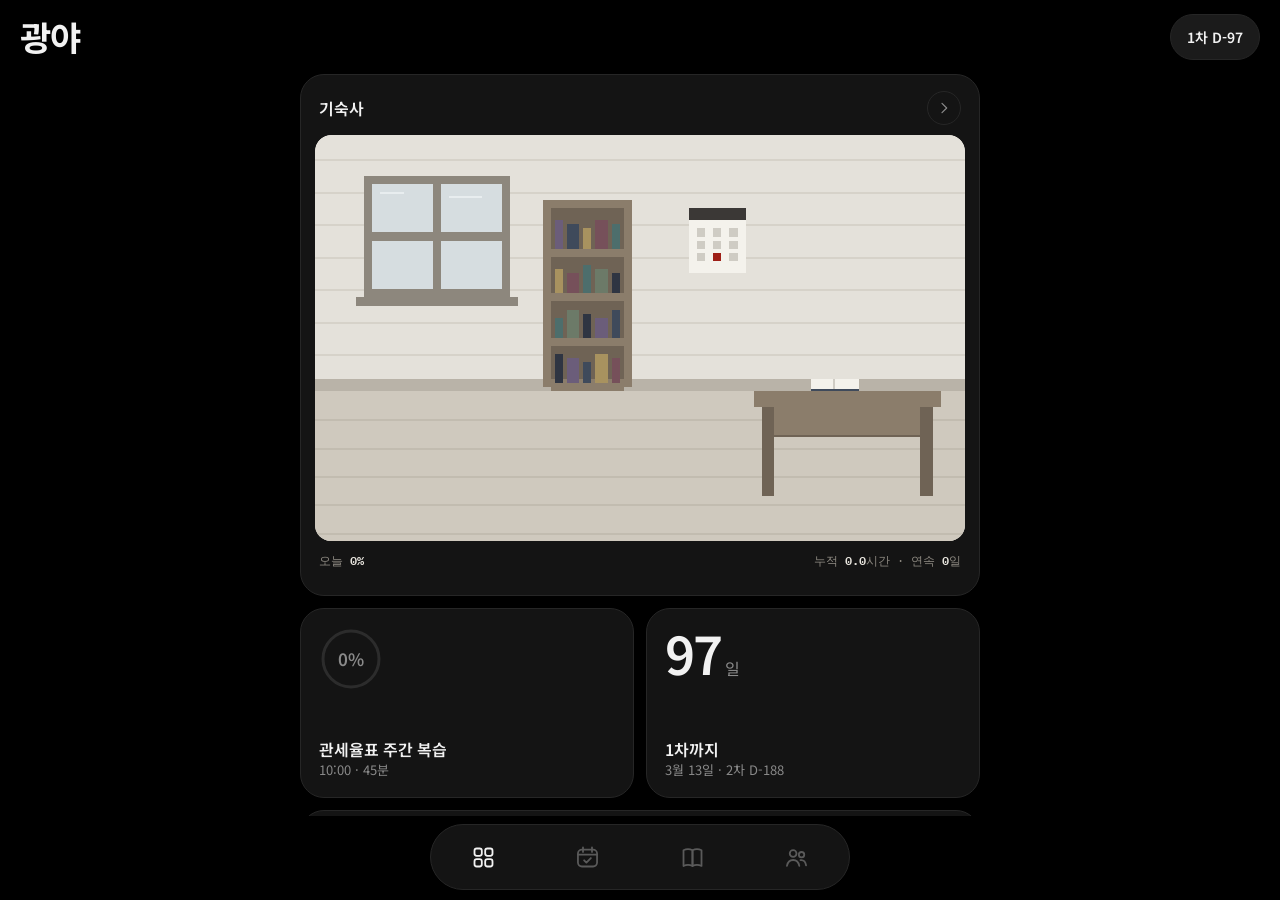
==== commit 2b6d49db: "UI 미니멀 정리: 다크 위젯 홈, 아래 탭 4개 - 아래 탭 7개 → 4개(홈·계획·공부·기숙사), 떠 있는 둥근 탭바 - 홈: 맨 위 기숙사 위젯(HERO 한 줄로 교체 가능)" ====
--- a/index.html
+++ b/index.html
@@ -1,230 +1,197 @@
 <!doctype html>
-<html lang="ko">
+<html lang="ko" data-theme="dark">
 <head>
 <meta charset="utf-8">
 <meta name="viewport" content="width=device-width,initial-scale=1,viewport-fit=cover">
-<meta name="theme-color" content="#111111">
+<meta name="theme-color" content="#000000">
 <meta name="apple-mobile-web-app-capable" content="yes">
 <meta name="mobile-web-app-capable" content="yes">
-<meta name="apple-mobile-web-app-status-bar-style" content="default">
+<meta name="apple-mobile-web-app-status-bar-style" content="black">
 <meta name="apple-mobile-web-app-title" content="광야">
 <title>광야</title>
 <link rel="manifest" href="manifest.webmanifest">
 <link rel="icon" type="image/png" href="icons/icon-192.png">
 <link rel="apple-touch-icon" href="icons/apple-touch-icon.png">
 <style>
-/* VOICE  광야 — 매일 여는 수련 책상. 흑백, 군더더기 없이, 숫자는 거칠고 크게
-   IDEA   광야의 책상 — 시험일까지 남은 모든 날이 한 장의 수련 기록표로 펼쳐지고, 끝낸 날이 하나씩 채워진다
-   PICTURE 홈 첫 화면 검은 띠: D-day, 11/16~2차 시험일까지 주 단위 수련 기록 격자
-   COLOUR 돌빛 바탕, 세관 도장 군청(주색), 주홍 도장(시험일·기출), 청록·황토는 묶음 구분 — 값은 theme.css
-   TYPE   Noto Sans KR 900(숫자·제목) / 400·500(본문), IBM Plex Mono(작은 숫자)
-   LAYOUT 폰: 머리줄 + 연습장 + 아래 엄지 탭 7개(홈·계획·기출·1차·2차·복습·기숙사). 900px 이상은 탭이 왼쪽 레일 */
-*{box-sizing:border-box;min-width:0}
+/* 광야 — 검은 바탕, 둥근 위젯, 아래 떠 있는 탭 4개(홈·계획·공부·기숙사)
+   홈 맨 위 큰 위젯은 '히어로 슬롯': 지금은 기숙사. 나중에 다른 화면으로 바꾸려면 아래 HERO 한 줄만 고치면 된다.
+   연습장 페이지들은 iframe으로 그대로 열리고, 색은 theme.css 다크 값을 쓴다. */
+:root{--sh:#000;--card:#141414;--card2:#1b1b1b;--edge:#262626;--tx:#f2f2f2;--mt:#8a8a8a;--dim:#5a5a5a;--r:24px}
+*{box-sizing:border-box;min-width:0;-webkit-tap-highlight-color:transparent}
 [hidden]{display:none!important}
-html,body{height:100%;margin:0}
-body{background:var(--bg);color:var(--ink);font-family:var(--f-body);font-size:15px;line-height:1.6;overflow:hidden;
-  display:grid;grid-template-rows:auto auto 1fr auto;grid-template-areas:"top" "sub" "main" "tabs";
-  padding-top:env(safe-area-inset-top,0px);padding-bottom:env(safe-area-inset-bottom,0px)}
+html,body{height:100%;margin:0;background:var(--sh)}
+body{color:var(--tx);font:15px/1.5 "Noto Sans KR","Apple SD Gothic Neo",-apple-system,sans-serif;overflow:hidden;
+  display:grid;grid-template-rows:auto auto minmax(0,1fr) auto;grid-template-areas:"top" "chips" "main" "tabs";padding-top:env(safe-area-inset-top,0px)}
+.top{grid-area:top}.chips{grid-area:chips}main{grid-area:main}.tabs{grid-area:tabs}
+body::after{display:none!important}
 button{font:inherit;color:inherit}
-:focus-visible{outline:2px solid var(--accent);outline-offset:2px}
-
-.top{grid-area:top;display:flex;align-items:center;gap:10px;background:var(--surface);border-bottom:1px solid var(--line);
-  padding-block:10px;padding-left:max(16px,env(safe-area-inset-left,0px));padding-right:max(16px,env(safe-area-inset-right,0px))}
-.brand{all:unset;cursor:pointer;font-family:var(--f-poster);font-size:1.3rem;letter-spacing:.02em;white-space:nowrap;display:flex;align-items:baseline;gap:8px}
-.brand small{font-family:var(--f-mono);font-size:.68rem;color:var(--muted);letter-spacing:.02em}
-.brand:focus-visible{outline:2px solid var(--accent);outline-offset:3px}
-.crumb{flex:1;display:flex;align-items:center;gap:6px;font-size:.88rem;color:var(--muted);white-space:nowrap;overflow:hidden}
-.crumb b{color:var(--ink);font-weight:700;overflow:hidden;text-overflow:ellipsis}
-.crumb .sep{opacity:.5}
-.dday{border:0;background:var(--stamp);color:#f6f5f1;border-radius:2px;padding:3px 9px;font-family:var(--f-mono);font-size:.78rem;font-weight:600;white-space:nowrap;cursor:pointer;font-variant-numeric:tabular-nums}
-
-.sub{grid-area:sub;background:var(--surface);border-bottom:1px solid var(--line);display:flex;gap:6px;overflow-x:auto;scrollbar-width:none;
-  padding-block:8px;padding-left:max(16px,env(safe-area-inset-left,0px));padding-right:max(16px,env(safe-area-inset-right,0px))}
-.sub::-webkit-scrollbar{display:none}
-.sub a{flex:none;text-decoration:none;color:var(--muted);font-size:.86rem;font-weight:500;padding:6px 12px;border-radius:2px;border:1px solid var(--line);background:transparent;white-space:nowrap}
-.sub a[aria-current="page"]{background:var(--ink);border-color:var(--ink);color:var(--bg);font-weight:700}
-
-main{grid-area:main;min-height:0;position:relative}
-iframe{border:0;width:100%;height:100%;display:block;background:var(--bg)}
-#home{height:100%;overflow-y:auto;-webkit-overflow-scrolling:touch}
-
-.tabs{grid-area:tabs;display:grid;grid-template-columns:repeat(7,1fr);background:var(--surface);border-top:1px solid var(--line);
-  padding-left:env(safe-area-inset-left,0px);padding-right:env(safe-area-inset-right,0px)}
-.tabs button{all:unset;cursor:pointer;display:flex;flex-direction:column;align-items:center;gap:2px;padding:7px 0 8px;color:var(--muted);font-size:.7rem;font-weight:500;position:relative;-webkit-tap-highlight-color:transparent}
-.tabs button svg{width:24px;height:24px;stroke:currentColor;fill:none;stroke-width:1.7;stroke-linecap:round;stroke-linejoin:round}
-.tabs button svg text{fill:currentColor;stroke:none;font-family:var(--f-mono);font-weight:600;font-size:11px}
-.tabs button[aria-current="page"]{color:var(--ink);font-weight:700}
-.tabs button[aria-current="page"]::before{content:"";position:absolute;top:0;left:28%;right:28%;height:3px;border-radius:0 0 3px 3px;background:var(--gc)}
-.tabs button .badge{position:absolute;top:3px;left:calc(50% + 8px);min-width:16px;height:16px;padding:0 4px;border-radius:0;background:var(--stamp);color:#f6f5f1;font-family:var(--f-mono);font-size:.62rem;line-height:16px;text-align:center}
-.tabs button:focus-visible{outline:2px solid var(--accent);outline-offset:-4px;border-radius:8px}
-
-[data-g="0"]{--gc:var(--g0);--gs:var(--g0-soft)}
-[data-g="1"]{--gc:var(--g1);--gs:var(--g1-soft)}
-[data-g="2"]{--gc:var(--g2);--gs:var(--g2-soft)}
-[data-g="3"]{--gc:var(--g3);--gs:var(--g3-soft)}
-[data-g="p"]{--gc:var(--gp);--gs:var(--gp-soft)}
-[data-g="h"]{--gc:var(--accent);--gs:var(--accent-soft)}
-[data-g="d"]{--gc:var(--accent);--gs:var(--accent-soft)}
-
-@media (min-width:900px){
-  body{grid-template-columns:88px 1fr;grid-template-rows:auto auto 1fr;grid-template-areas:"tabs top" "tabs sub" "tabs main"}
-  .tabs{grid-template-columns:1fr;grid-auto-rows:min-content;align-content:start;gap:4px;border-top:0;border-right:1px solid var(--line);padding-top:12px}
-  .tabs button{padding:10px 0;font-size:.74rem}
-  .tabs button[aria-current="page"]::before{top:20%;bottom:20%;left:0;right:auto;width:3px;height:auto;border-radius:0 3px 3px 0}
-}
-
-/* 홈 · 군청 띠 */
-.hero{background:var(--band) var(--grain);color:var(--band-ink);padding:26px max(16px,4vw) 26px}
-.hero-in{max-width:1080px;margin:0 auto;display:grid;grid-template-columns:minmax(0,1fr) minmax(0,1.15fr);gap:22px 36px;align-items:center}
-@media (max-width:760px){.hero-in{grid-template-columns:minmax(0,1fr)}}
-.dayline{margin:0;font-family:var(--f-mono);font-size:.78rem;opacity:.7;letter-spacing:.02em}
-.dayline b{font-weight:700;opacity:1}
-.dds{display:flex;flex-wrap:wrap;gap:6px 28px;margin-top:14px}
-.dds div{display:flex;align-items:baseline;gap:8px}
-.dds b{font-family:var(--f-poster);font-weight:400;font-size:clamp(2.8rem,12vw,4.4rem);line-height:1;letter-spacing:0;font-variant-numeric:tabular-nums;white-space:nowrap}
-.dds span{font-family:var(--f-mono);font-size:.74rem;opacity:.65;white-space:nowrap}
-.rec h2{margin:0 0 10px;font-family:var(--f-mono);font-size:.76rem;font-weight:500;letter-spacing:.02em;opacity:.85;display:flex;justify-content:space-between;gap:8px;flex-wrap:wrap}
-.rec h2 span{opacity:.7}
-.months{display:grid;gap:3px;font-family:var(--f-mono);font-size:.62rem;opacity:.55;height:14px;margin-bottom:3px}
-.months span{white-space:nowrap;overflow:visible}
-.grid{display:grid;grid-auto-flow:column;grid-template-rows:repeat(7,auto);gap:3px}
-.grid i{display:block;aspect-ratio:1;border-radius:0;background:rgba(236,235,230,.1);position:relative}
-.grid i.pre{background:transparent}
-.grid i.miss{background:transparent;box-shadow:inset 0 0 0 1px rgba(236,235,230,.16)}
-.grid i.l1{background:rgba(236,235,230,.38)}
-.grid i.l2{background:rgba(236,235,230,.72)}
-.grid i.l3{background:#ecebe6}
-.grid i.today{box-shadow:0 0 0 2px #ecebe6;z-index:1}
-.grid i.cp::after{content:"";position:absolute;inset:32%;background:#d0453b}
-.grid i.exam{background:#d0453b}
-.legend{display:flex;flex-wrap:wrap;gap:4px 16px;margin-top:12px;font-family:var(--f-mono);font-size:.72rem;opacity:.75}
-.legend b{font-variant-numeric:tabular-nums}
-.legend .k{display:inline-flex;align-items:center;gap:5px}
-.legend .k i{width:9px;height:9px;display:inline-block}
-
-.wrap{max-width:1080px;margin:0 auto;padding-block:20px 40px;
-  padding-left:max(16px,env(safe-area-inset-left,0px));padding-right:max(16px,env(safe-area-inset-right,0px));display:flex;flex-direction:column;gap:26px}
-.lead{display:grid;grid-template-columns:minmax(0,1.2fr) minmax(0,1fr);gap:12px}
-@media (max-width:760px){.lead{grid-template-columns:minmax(0,1fr)}}
-.lead.one{grid-template-columns:minmax(0,1fr)}
-.panel{background:var(--surface);border:1px solid var(--line);border-radius:2px;padding:18px;display:flex;flex-direction:column;gap:10px}
-.panel h2{margin:0;font-family:var(--f-mono);font-size:.74rem;font-weight:500;letter-spacing:.02em;color:var(--muted);display:flex;justify-content:space-between;gap:8px}
-.panel h2 a{color:var(--ink);text-decoration:underline;text-underline-offset:3px;font-weight:500}
-.nextb{display:grid;grid-template-columns:auto minmax(0,1fr);gap:2px 14px;align-items:baseline;text-decoration:none;color:var(--ink)}
-.nextb .tm{font-family:var(--f-poster);font-size:2.4rem;line-height:1;color:var(--ink);font-variant-numeric:tabular-nums;grid-row:span 2;letter-spacing:-.02em}
-.nextb b{font-size:1.15rem;line-height:1.3}
-.nextb span{color:var(--muted);font-size:.86rem}
-.go{align-self:flex-start;background:var(--ink);color:var(--bg);border-radius:2px;padding:10px 16px;font-weight:700;font-size:.92rem;text-decoration:none;min-height:44px;display:inline-flex;align-items:center}
-.daybar{display:flex;align-items:center;gap:10px;font-size:.84rem;color:var(--muted)}
-.daybar b{color:var(--ink);font-variant-numeric:tabular-nums}
-.bar{height:6px;border-radius:0;background:var(--hair);overflow:hidden;position:relative}
-.daybar .bar{flex:1}
-.bar i{display:block;height:100%;background:var(--ink);min-width:2px}
-.bar u{position:absolute;top:-2px;bottom:-2px;width:3px;background:var(--stamp);border-radius:2px}
-
-.lec{display:grid;grid-template-columns:repeat(3,minmax(0,1fr));gap:12px}
-@media (max-width:600px){.lec{gap:8px}.lec .panel{padding:12px}.lec .big{font-size:1.5rem}.lec .due{display:none}.lec .st{font-size:.76rem}}
-.lec .panel{gap:6px}
-.lec .nm{font-weight:700}
-.lec .big{font-family:var(--f-poster);font-size:2.1rem;line-height:1;font-variant-numeric:tabular-nums;letter-spacing:-.02em}
-.lec .big small{font-size:.9rem;color:var(--muted);font-weight:500}
-.lec .st{font-size:.84rem;color:var(--muted)}
-.lec .st.bad{color:var(--stamp);font-weight:700}
-.lec .st.good{color:var(--ok);font-weight:700}
-
-.resume{text-decoration:none;color:var(--ink)}
-.resume .eb{font-family:var(--f-mono);font-size:.74rem;color:var(--muted)}
-.resume h3{margin:0;font-size:1.35rem;font-weight:900;line-height:1.25}
-.resume p{margin:0;color:var(--muted);font-size:.9rem}
-.datefix{display:grid;grid-template-columns:repeat(auto-fit,minmax(150px,1fr));gap:8px}
-.datefix label{display:flex;flex-direction:column;gap:4px;font-size:.8rem;color:var(--muted)}
-.datefix input{font:16px var(--f-body);border:1px solid var(--line);background:var(--bg);color:var(--ink);border-radius:2px;padding:6px 8px;min-height:40px}
-
-.sect{display:flex;flex-direction:column;gap:10px}
-.sect h2{margin:0;display:flex;align-items:center;flex-wrap:wrap;gap:4px 10px;font-size:1.1rem;font-weight:900;padding-top:14px;border-top:2px solid var(--ink)}
-.sect h2 .tag{white-space:nowrap;font-family:var(--f-mono);font-size:.7rem;font-weight:600;color:var(--bg);background:var(--ink);padding:1px 7px}
-.sect h2 small{flex-basis:100%;font-weight:400;font-size:.82rem;color:var(--muted)}
-.cards{display:grid;grid-template-columns:repeat(auto-fill,minmax(260px,1fr));gap:0 24px}
-.card{display:grid;grid-template-columns:36px minmax(0,1fr);gap:2px 12px;align-items:start;text-decoration:none;color:var(--ink);background:transparent;border:0;border-bottom:1px solid var(--line);border-radius:0;padding:14px 0;transition:opacity .15s}
-.card:hover{opacity:.7}
-.card:active{transform:scale(.99)}
-.card .ic{grid-row:span 3;width:36px;height:36px;border:1px solid var(--ink);color:var(--ink);display:grid;place-items:center;font-weight:900;font-size:.95rem}
-.card .t{font-weight:700;font-size:1rem;line-height:1.35}
-.card .d{color:var(--muted);font-size:.84rem;line-height:1.5}
-.card .p{display:flex;flex-direction:column;gap:4px;margin-top:4px}
-.card .p span{font-family:var(--f-mono);font-size:.72rem;color:var(--muted);font-variant-numeric:tabular-nums}
-.note{font-size:.78rem;color:var(--muted);margin:0;max-width:70ch}
+a{color:inherit}
+:focus-visible{outline:2px solid var(--tx);outline-offset:2px}
+
+/* 머리줄 */
+.top{display:flex;align-items:center;gap:10px;padding:14px max(20px,env(safe-area-inset-left,0px)) 10px}
+.title{flex:1;margin:0;font-size:34px;font-weight:700;letter-spacing:-.03em;line-height:1.1;white-space:nowrap;overflow:hidden;text-overflow:ellipsis}
+.top.mod .title{font-size:22px}
+.cb{flex:none;width:46px;height:46px;border-radius:50%;border:1px solid var(--edge);background:var(--card2);display:grid;place-items:center;cursor:pointer;padding:0}
+.cb svg{width:22px;height:22px;stroke:var(--tx);fill:none;stroke-width:1.6;stroke-linecap:round;stroke-linejoin:round}
+.dpill{flex:none;height:46px;padding:0 16px;border-radius:23px;border:1px solid var(--edge);background:var(--card2);font-size:14px;font-weight:600;font-variant-numeric:tabular-nums;cursor:pointer;white-space:nowrap}
+
+/* 연습장 안 칩 */
+.chips{display:flex;gap:8px;overflow-x:auto;scrollbar-width:none;padding:0 20px 10px}
+.chips::-webkit-scrollbar{display:none}
+.chips a{flex:none;text-decoration:none;color:var(--mt);font-size:14px;font-weight:500;padding:8px 14px;border-radius:18px;border:1px solid var(--edge);background:var(--card)}
+.chips a[aria-current="page"]{color:#000;background:var(--tx);border-color:var(--tx);font-weight:700}
+
+main{min-height:0;position:relative}
+.view{height:100%;overflow-y:auto;-webkit-overflow-scrolling:touch}
+iframe.page{border:0;width:100%;height:100%;display:block;background:var(--sh)}
+
+/* 위젯 */
+.wg{max-width:720px;margin:0 auto;padding:4px 20px 28px;display:grid;grid-template-columns:1fr 1fr;gap:12px}
+.w{background:var(--card);border:1px solid var(--edge);border-radius:var(--r);padding:18px;display:flex;flex-direction:column;gap:10px;text-decoration:none;color:var(--tx);position:relative;overflow:hidden}
+.w.span{grid-column:1/-1}
+.w.sq{aspect-ratio:1/1;justify-content:space-between}
+.wh{display:flex;justify-content:space-between;align-items:center;gap:8px}
+.wh b{font-size:16px;font-weight:600}
+.wh span,.lbl{color:var(--mt);font-size:13px}
+.go{width:34px;height:34px;border-radius:50%;border:1px solid var(--edge);display:grid;place-items:center;flex:none}
+.go svg{width:16px;height:16px;stroke:var(--mt);fill:none;stroke-width:1.8;stroke-linecap:round;stroke-linejoin:round}
+.big{font-size:52px;font-weight:600;letter-spacing:-.04em;line-height:1;font-variant-numeric:tabular-nums}
+.big small{font-size:16px;font-weight:400;color:var(--mt);letter-spacing:0;margin-left:4px}
+.nm{font-size:16px;font-weight:600;line-height:1.3}
+.ring{width:64px;height:64px;position:relative}
+.ring svg{width:100%;height:100%;transform:rotate(-90deg)}
+.ring span{position:absolute;inset:0;display:grid;place-items:center;font-size:17px;font-weight:600;font-variant-numeric:tabular-nums}
+.hero{padding:14px}
+.hero .wh{padding:2px 4px 0}
+.hero iframe{border:0;width:100%;display:block;border-radius:16px;background:transparent}
+
+/* 수련 기록 점 */
+.months{display:grid;font-size:12px;color:var(--mt);height:16px}
+.months span{white-space:nowrap}
+.dots{display:grid;grid-auto-flow:column;grid-template-rows:repeat(7,auto);gap:5px 0;justify-items:center}
+.dots i{width:5px;height:5px;border-radius:50%;background:#2c2c2c;display:block}
+.dots i.pre{background:transparent}
+.dots i.l1{background:#5a5a5a}
+.dots i.l2{background:#b5b5b5}
+.dots i.l3{background:#fff;box-shadow:0 0 6px 1px rgba(255,255,255,.75)}
+.dots i.today{outline:1.5px solid #fff;outline-offset:2px}
+.dots i.exam{background:transparent;box-shadow:inset 0 0 0 1.5px #fff;width:7px;height:7px;margin:-1px}
+.foot{display:flex;gap:16px;flex-wrap:wrap;color:var(--mt);font-size:13px}
+.foot b{color:var(--tx);font-weight:600;font-variant-numeric:tabular-nums}
+
+/* 강의 레이스 */
+.race{display:flex;flex-direction:column;gap:12px}
+.rr{display:grid;grid-template-columns:64px minmax(0,1fr) 104px;gap:10px;align-items:center;text-decoration:none;color:var(--tx)}
+.rr .n{font-size:14px}
+.rr .v{text-align:right;font-size:13px;color:var(--mt);font-variant-numeric:tabular-nums;white-space:nowrap}
+.rr .v b{color:var(--tx);font-weight:600}
+.rr .v.bad b{text-decoration:underline;text-underline-offset:3px}
+.trk{height:4px;border-radius:2px;background:#2a2a2a;position:relative}
+.trk i{display:block;height:100%;border-radius:2px;background:#fff}
+.trk u{position:absolute;top:-4px;bottom:-4px;width:2px;background:var(--mt);border-radius:1px}
+
+/* 한 줄 위젯 */
+.row{flex-direction:row;align-items:center;justify-content:space-between;gap:12px;padding:16px 18px}
+.row .l{display:flex;flex-direction:column;min-width:0}
+.row .l b{font-size:16px;font-weight:600}
+.row .val{font-size:26px;font-weight:600;letter-spacing:-.02em;font-variant-numeric:tabular-nums;white-space:nowrap}
+.row .val small{font-size:14px;color:var(--mt);font-weight:400}
+
+details.w summary{list-style:none;cursor:pointer;display:flex;justify-content:space-between;align-items:center}
+details.w summary::-webkit-details-marker{display:none}
+.datefix{display:grid;grid-template-columns:repeat(auto-fit,minmax(150px,1fr));gap:10px;margin-top:6px}
+.datefix label{display:flex;flex-direction:column;gap:4px;font-size:13px;color:var(--mt)}
+.datefix input{font-size:16px;font-family:inherit;border:1px solid var(--edge);background:var(--card2);color:var(--tx);border-radius:12px;padding:8px 10px;min-height:44px;color-scheme:dark}
+.note{font-size:12px;color:var(--dim);margin:0}
+
+/* 공부 목록 */
+.lib{max-width:720px;margin:0 auto;padding:4px 20px 28px;display:flex;flex-direction:column;gap:22px}
+.grp h2{margin:0 0 8px 4px;font-size:13px;font-weight:500;color:var(--mt)}
+.list{background:var(--card);border:1px solid var(--edge);border-radius:var(--r);overflow:hidden}
+.it{display:grid;grid-template-columns:40px minmax(0,1fr) auto;gap:2px 14px;align-items:center;padding:13px 16px;text-decoration:none;color:var(--tx);border-top:1px solid var(--edge)}
+.it:first-child{border-top:0}
+.it:active{background:var(--card2)}
+.it .ic{grid-row:span 2;width:40px;height:40px;border-radius:12px;background:var(--card2);border:1px solid var(--edge);display:grid;place-items:center;font-size:15px;font-weight:700}
+.it b{font-size:15px;font-weight:600}
+.it span{font-size:12.5px;color:var(--mt);font-variant-numeric:tabular-nums}
+.it svg{grid-row:span 2;width:16px;height:16px;stroke:var(--dim);fill:none;stroke-width:1.8}
+
+/* 떠 있는 탭 */
+.tabs{padding:8px 20px calc(10px + env(safe-area-inset-bottom,0px))}
+.tabs nav{max-width:420px;margin:0 auto;height:66px;border-radius:33px;background:var(--card);border:1px solid var(--edge);display:grid;grid-template-columns:repeat(4,1fr);align-items:center}
+.tabs button{all:unset;cursor:pointer;height:100%;display:grid;place-items:center;position:relative;color:var(--dim)}
+.tabs button svg{width:27px;height:27px;stroke:currentColor;fill:none;stroke-width:1.6;stroke-linecap:round;stroke-linejoin:round}
+.tabs button[aria-current="page"]{color:var(--tx)}
+.tabs button:focus-visible{outline:2px solid var(--tx);outline-offset:-8px;border-radius:24px}
+.badge{position:absolute;top:13px;left:calc(50% + 6px);width:8px;height:8px;border-radius:50%;background:var(--tx)}
+
+@media (min-width:900px){.wg{grid-template-columns:repeat(4,1fr)}.w.span{grid-column:span 4}.w.sq{aspect-ratio:auto;min-height:190px;grid-column:span 2}}
 @media (prefers-reduced-motion:reduce){*{transition:none!important}}
 </style>
 <link rel="stylesheet" href="theme.css">
 </head>
 <body>
 <header class="top" id="top">
-  <button class="brand" id="homebtn" type="button">광야<small>관세사</small></button>
-  <div class="crumb" id="crumb"></div>
-  <button class="dday" id="ddaybtn" type="button" aria-label="1차 시험까지 남은 날, 누르면 날짜 수정"></button>
+  <button class="cb" id="back" type="button" aria-label="뒤로" hidden><svg viewBox="0 0 24 24"><path d="M15 5l-7 7 7 7"/></svg></button>
+  <h1 class="title" id="title">광야</h1>
+  <button class="dpill" id="ddaybtn" type="button" aria-label="시험까지 남은 날, 누르면 날짜 설정"></button>
 </header>
-<nav class="sub" id="sub" aria-label="이 묶음의 연습장" hidden></nav>
+<nav class="chips" id="chips" aria-label="이 묶음의 화면" hidden></nav>
 <main>
-  <section id="home" data-g="h">
-    <div class="hero">
-      <div class="hero-in">
-        <div>
-          <p class="dayline" id="dayline"></p>
-          <div class="dds" id="dds"></div>
+  <section class="view" id="home">
+    <div class="wg">
+      <div class="w span hero">
+        <div class="wh"><b id="heroT"></b><a class="go" id="heroGo" href="#" aria-label="전체 보기"><svg viewBox="0 0 24 24"><path d="M9 5l7 7-7 7"/></svg></a></div>
+        <iframe id="heroF" title="히어로 위젯" scrolling="no"></iframe>
+      </div>
+
+      <a class="w sq" id="wToday" href="#pt">
+        <div class="wh"><div class="ring"><svg viewBox="0 0 64 64"><circle cx="32" cy="32" r="28" stroke="#2c2c2c" stroke-width="3" fill="none"/><circle id="ringC" cx="32" cy="32" r="28" stroke="#fff" stroke-width="3" fill="none" stroke-linecap="round" stroke-dasharray="175.9" stroke-dashoffset="175.9"/></svg><span id="ringT"></span></div></div>
+        <div><div class="nm" id="todayNm"></div><div class="lbl" id="todaySub"></div></div>
+      </a>
+      <button class="w sq" id="wDday" type="button" style="text-align:left;font:inherit;cursor:pointer">
+        <div class="big" id="dBig"></div>
+        <div><div class="nm" id="dNm"></div><div class="lbl" id="dSub"></div></div>
+      </button>
+
+      <a class="w span" href="#pt" aria-label="시험까지의 모든 날 기록">
+        <div class="months" id="months"></div>
+        <div class="dots" id="dots" role="img" aria-label="수련 기록"></div>
+        <div class="foot" id="foot"></div>
+      </a>
+
+      <div class="w span">
+        <div class="wh"><b>12월 완강</b><span>세로 눈금은 오늘까지 계획</span></div>
+        <div class="race" id="race"></div>
+      </div>
+
+      <a class="w span row" id="resume" href="#gc1"></a>
+
+      <details class="w span" id="datepanel">
+        <summary><b style="font-weight:600">날짜 설정</b><span class="lbl">1차 · 2차 · 광야 시작일</span></summary>
+        <div class="datefix">
+          <label>1차 시험일<input type="date" id="examdate"></label>
+          <label>2차 시험일<input type="date" id="examdate2"></label>
+          <label>광야 시작일<input type="date" id="wilddate"></label>
         </div>
-        <div class="rec">
-          <h2>시험까지의 모든 날 <span>계획을 60% 이상 끝낸 날이 하얗게 채워진다</span></h2>
-          <div class="months" id="months"></div>
-          <div class="grid" id="grid" role="img" aria-label="수련 기록"></div>
-          <div class="legend" id="legend"></div>
-        </div>
-      </div>
-    </div>
-    <div class="wrap">
-      <div class="lead one">
-        <div class="panel" data-g="p">
-          <h2><span id="todaylbl">오늘의 계획</span><a href="#pt">전체 보기</a></h2>
-          <a class="nextb" id="nextb" href="#pt"></a>
-          <div class="daybar"><div class="bar"><i id="daybar"></i></div><b id="daypct"></b></div>
-          <a class="go" href="#pt">오늘 계획 열기 →</a>
-        </div>
-      </div>
-
-      <div class="sect" data-g="p">
-        <h2><span class="tag">12월</span>강의 완강 레이스 <small>검은 막대는 실제, 빨간 눈금은 오늘까지 계획</small></h2>
-        <div class="lec" id="lec"></div>
-      </div>
-
-      <div class="lead">
-        <a class="panel resume" id="resume" href="#gc1"></a>
-        <div class="panel" id="datepanel">
-          <h2><span>날짜</span></h2>
-          <div class="datefix">
-            <label>1차 시험일<input type="date" id="examdate"></label>
-            <label>2차 시험일<input type="date" id="examdate2"></label>
-            <label>광야 시작일<input type="date" id="wilddate"></label>
-          </div>
-          <p class="note">시험일은 2026년 일정(3/14, 6/13)을 기준으로 잡은 추정이다. Q-Net 공고가 나오면 고친다.</p>
-        </div>
-      </div>
-
-      <div class="sect" data-g="0"><h2><span class="tag">기출</span>실제 시험 문제 <small>1차·2차 원본</small></h2><div class="cards" id="c0"></div></div>
-      <div class="sect" data-g="1"><h2><span class="tag">1차</span>객관식 대비 <small>관세법·내소세·무역영어</small></h2><div class="cards" id="c1"></div></div>
-      <div class="sect" data-g="2"><h2><span class="tag">2차</span>서술·암기 대비 <small>관세율표·관세평가</small></h2><div class="cards" id="c2"></div></div>
-      <div class="sect" data-g="3"><h2><span class="tag">복습</span>정리노트·틀린 문제</h2><div class="cards" id="c3"></div></div>
-      <p class="note">광야 · 관세사 수련장. 진도와 오답, 계획 기록은 이 기기의 브라우저에만 저장돼요. 다른 기기로 옮길 때는 계획 → 밀렸을 때 화면의 백업을 쓰세요. 법령 내용은 시험 전에 최신 개정 기본서로 확인하세요.</p>
+        <p class="note" style="margin-top:10px">시험일은 2026년 일정(3/14, 6/13)을 기준으로 잡은 추정이다. Q-Net 공고가 나오면 고친다. 기록은 이 기기 브라우저에만 저장된다. 다른 기기로 옮길 때는 계획 → 밀렸을 때의 백업을 쓴다.</p>
+      </details>
     </div>
   </section>
-  <iframe id="frame" title="연습장" hidden></iframe>
+  <section class="view" id="study" hidden><div class="lib" id="lib"></div></section>
+  <iframe class="page" id="frame" title="연습장" hidden></iframe>
 </main>
-<nav class="tabs" id="tabs" aria-label="묶음"></nav>
+<footer class="tabs"><nav id="tabs" aria-label="탭"></nav></footer>
 
 <script src="plan-core.js"></script>
 <script src="dorm-core.js"></script>
 <script>
 {
 const P=window.PLAN;
+// ── 히어로 슬롯: 홈 맨 위 큰 위젯. 다른 걸 넣고 싶으면 이 한 줄만 바꾼다 ──
+const HERO={t:"기숙사",src:"dorm.html#mini",open:"dorm",ratio:200/320,extra:40};
+
 const MODS=[
  {id:"pt",g:"p",t:"오늘 계획",ic:"今",src:"plan.html#today",d:"오늘 시간표와 체크"},
  {id:"pp",g:"p",t:"진도",ic:"進",src:"plan.html#progress",d:"강의·회독 진도 입력, 계획 대비"},
@@ -246,18 +213,17 @@
  {id:"val",g:2,t:"관세평가",ic:"價",src:"amgi.html#val",d:"제1~6방법, 가산·공제 요소 사례 문제"},
  {id:"jr",g:3,t:"정리노트",ic:"抄",src:"jeongri.html",d:"위원회·날짜·금액, 부가세 숫자, 무역규범 숫자, 회계 공식. 숫자 가리기"},
  {id:"wrong",g:3,t:"오답노트",ic:"×",src:"amgi.html#wrong",d:"관세법·관세평가·무역영어·관세율표에서 틀린 문제만 다시"},
- {id:"dorm",g:"d",t:"기숙사",ic:"舍",src:"dorm.html",d:"공부 기록으로 동료가 입주하는 방, 호감도와 업적"}
+ {id:"dorm",g:"d",t:"기숙사",ic:"舍",src:"dorm.html",d:"동료와 업적"}
 ];
-const GROUPS=[
- {g:"h",t:"홈",svg:'<path d="M4 11.5 12 5l8 6.5"/><path d="M6 10v9h4.5v-5h3v5H18v-9"/>'},
- {g:"p",t:"계획",svg:'<rect x="4" y="5.5" width="16" height="14.5" rx="1.5"/><path d="M4 10h16M8.5 3.5v4M15.5 3.5v4"/><path d="m9 14.5 2 2 4-4"/>'},
- {g:0,t:"기출",svg:'<path d="M7 3.5h7l4 4V20a.5.5 0 0 1-.5.5h-10A.5.5 0 0 1 6 20V4a.5.5 0 0 1 .5-.5Z"/><path d="M13.5 3.5V8H18"/><path d="M9 12h6M9 15.5h6"/>'},
- {g:1,t:"1차",svg:'<circle cx="12" cy="12" r="8.5"/><text x="12" y="15.8" text-anchor="middle">1</text>'},
- {g:2,t:"2차",svg:'<circle cx="12" cy="12" r="8.5"/><text x="12" y="15.8" text-anchor="middle">2</text>'},
- {g:3,t:"복습",svg:'<path d="M4.5 12a7.5 7.5 0 1 0 2.2-5.3"/><path d="M4.5 4.5v3.7h3.7"/><path d="M12 8.5V12l2.5 2"/>'},
- {g:"d",t:"기숙사",svg:'<circle cx="9" cy="8.5" r="3"/><path d="M3.5 19.5c.6-3.3 2.8-5.3 5.5-5.3s4.9 2 5.5 5.3"/><circle cx="16.5" cy="9.5" r="2.4"/><path d="M15.5 14.4c2.6-.4 4.5 1.4 5 4.6"/>'}
+const GNAME={0:"기출 · 실제 시험 문제",1:"1차 · 관세법 · 내소세 · 무역영어",2:"2차 · 관세율표 · 관세평가",3:"복습 · 정리노트 · 틀린 문제"};
+// 탭: 홈 · 계획 · 공부(기출·1차·2차·복습) · 기숙사
+const TABS=[
+ {k:"h",t:"홈",svg:'<rect x="4" y="4" width="6.5" height="6.5" rx="2"/><rect x="13.5" y="4" width="6.5" height="6.5" rx="2"/><rect x="4" y="13.5" width="6.5" height="6.5" rx="2"/><rect x="13.5" y="13.5" width="6.5" height="6.5" rx="2"/>'},
+ {k:"p",t:"계획",svg:'<rect x="3.5" y="5" width="17" height="15" rx="3.5"/><path d="M3.5 9.5h17M8 3v4M16 3v4"/><path d="M9 14.5l2 2 4-4"/>'},
+ {k:"s",t:"공부",svg:'<path d="M4 5.5c2.7-1.3 5.3-1.3 8 0v14c-2.7-1.3-5.3-1.3-8 0z"/><path d="M12 5.5c2.7-1.3 5.3-1.3 8 0v14c-2.7-1.3-5.3-1.3-8 0z"/>'},
+ {k:"d",t:"기숙사",svg:'<circle cx="9" cy="8.5" r="3"/><path d="M3.5 19.5c.6-3.3 2.8-5.3 5.5-5.3s4.9 2 5.5 5.3"/><circle cx="16.5" cy="9.5" r="2.4"/><path d="M15.5 14.4c2.6-.4 4.5 1.4 5 4.6"/>'}
 ];
-const GNAME={p:"계획",0:"기출",1:"1차",2:"2차",3:"복습",d:"기숙사"};
+const tabOf=g=>g==="p"?"p":g==="d"?"d":"s";
 const $=s=>document.querySelector(s);
 const get=(k,d)=>{try{const v=localStorage.getItem(k);return v?JSON.parse(v):d}catch(e){return d}};
 const put=(k,v)=>{try{localStorage.setItem(k,JSON.stringify(v))}catch(e){}};
@@ -274,40 +240,50 @@
     per:{law:pre("law-"),trade:pre("inco-"),hs:pre("hs-"),val:pre("val-")}};
 }
 function prog(m,s){
-  if(m.g==="p")return {t:m.d};
+  if(m.g==="p"||m.g==="d")return {t:m.d};
   switch(m.id){
-    case "gc1":return {t:`푼 문제 ${s.gDone} / 1,120 · 맞힘 ${s.gOk}`,p:s.gDone/1120};
-    case "gox":{const r=get("gox-v1",{}),k=Object.keys(r);return {t:k.length?`푼 문장 ${k.length} / 1,819 · 맞힘 ${k.filter(x=>r[x]===1).length}`:"1,819문장",p:k.length/1819}}
+    case "gc1":return {t:`${s.gDone} / 1,120 · 맞힘 ${s.gOk}`,n:s.gDone,max:"1,120"};
+    case "gox":{const r=get("gox-v1",{}),k=Object.keys(r);return {t:k.length?`${k.length} / 1,819문장 · 맞힘 ${k.filter(x=>r[x]===1).length}`:"1,819문장",n:k.length,max:"1,819"}}
     case "gc2":return {t:"2020~2026 · 4과목 문제지"};
-    case "lawmap":{const n=Object.keys(get("law-srs",{})).length;return {t:`플래시카드 ${n} / 77장`,p:n/77}}
+    case "lawmap":{const n=Object.keys(get("law-srs",{})).length;return {t:`플래시카드 ${n} / 77장`,n,max:"77"}}
     case "trademap":{const g=get("inco-score",{ok:0,n:0});return {t:g.n?`규칙 맞히기 ${g.ok}/${g.n}`:"인코텀즈 11개 규칙"}}
-    case "nk":return {t:`OX 푼 문제 ${s.nkDone} · 틀림 ${s.nkWrong}`};
-    case "tc":return {t:`백지 복원 90% 이상 ${s.tcDone} / 10`,p:s.tcDone/10};
+    case "nk":return {t:`OX ${s.nkDone} · 틀림 ${s.nkWrong}`};
+    case "tc":return {t:`백지 복원 90% 이상 ${s.tcDone} / 10`,n:s.tcDone,max:"10"};
     case "sy":{const g=get("sy-score",{ok:0,n:0});return {t:g.n?`칸 맞히기 ${g.ok}/${g.n}`:"탄력관세 12종 비교"}}
-    case "hsm":{const r=get("hsm-srs",{}),k=Object.keys(r),td=P.key(new Date()),due=k.filter(x=>r[x].b===0||r[x].d<td||(r[x].d===td&&Date.now()-r[x].t>108e5)).length;return {t:k.length?`익힌 묶음 ${k.length} / 108${due?` · 오늘 복습 ${due}`:""}`:"21부 97류 · 호와 주",p:k.length/108}}
+    case "hsm":{const r=get("hsm-srs",{}),k=Object.keys(r),td=P.key(new Date()),due=k.filter(x=>r[x].b===0||r[x].d<td||(r[x].d===td&&Date.now()-r[x].t>108e5)).length;return {t:k.length?`익힌 묶음 ${k.length} / 108${due?` · 오늘 복습 ${due}`:""}`:"21부 97류 · 호와 주",n:k.length,max:"108"}}
     case "jr":return {t:"8개 주제 · 숫자 가리기"};
     case "wrong":return {t:s.wrongA?`모인 오답 ${s.wrongA}개`:"아직 오답 없음"};
   }
   return {t:s.per[m.id]?`오답 ${s.per[m.id]}개`:"오답 없음"};
 }
-const bar=p=>p===undefined?"":`<div class="bar"><i style="width:${Math.min(100,Math.max(0,p*100)).toFixed(1)}%"></i></div>`;
 const dd=n=>n>0?`D-${n}`:n===0?"D-DAY":"끝";
-const md=k=>{const d=P.parse(k);return`${d.getMonth()+1}/${d.getDate()}`};
-
-function renderDday(){
-  const T=P.today(),n=P.diffDays(T,P.parse(P.exam1()));
-  $("#ddaybtn").textContent=n>0?`1차 D-${n}`:n===0?"1차 D-DAY":`2차 ${dd(P.diffDays(T,P.parse(P.exam2())))}`;
+const md=k=>{const d=P.parse(k);return`${d.getMonth()+1}월 ${d.getDate()}일`};
+
+// ── 홈 위젯 ──
+function wDday(T){
+  const n1=P.diffDays(T,P.parse(P.exam1())),n2=P.diffDays(T,P.parse(P.exam2()));
+  const first=n1>=0;
+  $("#dBig").innerHTML=first?`${n1}<small>일</small>`:`${Math.max(0,n2)}<small>일</small>`;
+  $("#dNm").textContent=first?`1차까지`:`2차까지`;
+  $("#dSub").textContent=first?`${md(P.exam1())} · 2차 ${dd(n2)}`:md(P.exam2());
+  $("#ddaybtn").textContent=first?`1차 ${dd(n1)}`:`2차 ${dd(n2)}`;
   $("#examdate").value=P.exam1();$("#examdate2").value=P.exam2();$("#wilddate").value=P.wildStart();
 }
-
-function renderHero(S,T){
-  const wild=P.diffDays(P.parse(P.wildStart()),T)+1;
-  $("#dayline").innerHTML=`${P.fmt(T)}${wild>0?` · <b>광야 ${wild}일째</b>`:""}`;
-  const e1=P.exam1(),e2=P.exam2();
-  $("#dds").innerHTML=`<div><b>${dd(P.diffDays(T,P.parse(e1)))}</b><span>1차 ${md(e1)}</span></div><div><b>${dd(P.diffDays(T,P.parse(e2)))}</b><span>2차 ${md(e2)}</span></div>`;
-  // 수련 기록 격자: 계획 시작 주 월요일부터 2차 시험일까지
-  const start=P.parse(P.PLAN_START);const mon=P.add(start,-((start.getDay()+6)%7));
-  const last=P.parse(e2);const cps=new Set(P.CPS.map(c=>c.d));
+function wToday(S,T){
+  const sc=P.sched(T,S),done=S.done[P.key(T)]||{};
+  const n=new Date(),nm=n.getHours()*60+n.getMinutes();
+  let tot=0,dm=0;sc.b.forEach(b=>{tot+=b.m;if(done[b.id])dm+=b.m});
+  const live=b=>!b.t||(()=>{const[h,m]=b.t.split(":").map(Number);return h*60+m+b.m>nm})();
+  let nb=sc.b.find(b=>!done[b.id]&&live(b)),late=false;
+  if(!nb){nb=sc.b.find(b=>!done[b.id]);late=!!nb}
+  const pct=tot?Math.round(dm/tot*100):0;
+  $("#ringC").style.strokeDashoffset=(175.9*(1-pct/100)).toFixed(1);
+  $("#ringT").textContent=pct+"%";
+  $("#todayNm").textContent=nb?nb.title:dm>=tot?"오늘 끝":"남은 블록은 내일로";
+  $("#todaySub").textContent=nb?(late?`남은 블록 · ${nb.m}분`:`${nb.t||nb.m+"분"}${nb.t?" · "+nb.m+"분":""}`):`${Math.floor(dm/60)}시간 ${dm%60}분`;
+}
+function wDots(S,T){
+  const e1=P.exam1(),e2=P.exam2(),start=P.parse(P.PLAN_START),mon=P.add(start,-((start.getDay()+6)%7)),last=P.parse(e2);
   const cells=[],mons=[];let col=0,filled=0,d=new Date(mon);
   while(d<=last||(d.getDay()+6)%7!==0){
     const k=P.key(d),wd=(d.getDay()+6)%7;
@@ -315,117 +291,102 @@
     let c="";
     if(k<P.PLAN_START||d>last)c="pre";
     else if(k===e1||k===e2)c="exam";
-    else if(d<=T){const r=P.dayRatio(d,S);if(r>=.9){c="l3";filled++}else if(r>=.6){c="l2";filled++}else if(r>0)c="l1";else if(k<P.key(T))c="miss"}
+    else if(d<=T){const r=P.dayRatio(d,S);if(r>=.9){c="l3";filled++}else if(r>=.6){c="l2";filled++}else if(r>0)c="l1"}
     if(k===P.key(T))c+=" today";
-    if(cps.has(k))c+=" cp";
     cells.push(`<i class="${c.trim()}" title="${P.fmt(d)}"></i>`);
     d=P.add(d,1);
   }
-  const g=$("#grid");g.style.gridTemplateColumns=`repeat(${col},minmax(0,1fr))`;g.innerHTML=cells.join("");
+  const g=$("#dots");g.style.gridTemplateColumns=`repeat(${col},minmax(0,1fr))`;g.innerHTML=cells.join("");
   const mo=$("#months");mo.style.gridTemplateColumns=`repeat(${col},minmax(0,1fr))`;
   mo.innerHTML=mons.map(([c,m])=>`<span style="grid-column:${c}">${m}월</span>`).join("");
-  const left=Math.max(0,P.diffDays(T,last));
-  $("#legend").innerHTML=`<span>채운 날 <b>${filled}</b></span><span>연속 <b>${P.streak(S,T)}</b>일</span><span>남은 날 <b>${left}</b></span><span class="k"><i style="background:#d0453b;transform:scale(.5)"></i>체크포인트</span><span class="k"><i style="background:#d0453b"></i>시험일</span>`;
-}
-
-function renderToday(S,T){
-  const sc=P.sched(T,S),done=S.done[P.key(T)]||{};
-  const n=new Date(),nm=n.getHours()*60+n.getMinutes();
-  let tot=0,dm=0;sc.b.forEach(b=>{tot+=b.m;if(done[b.id])dm+=b.m});
-  const live=b=>!b.t||(()=>{const[h,m]=b.t.split(":").map(Number);return h*60+m+b.m>nm})();
-  let nb=sc.b.find(b=>!done[b.id]&&live(b)),late=false;
-  if(!nb){nb=sc.b.find(b=>!done[b.id]);late=!!nb}
-  $("#todaylbl").textContent=`오늘의 계획 · ${sc.label.split(" · ")[0]}`;
-  $("#nextb").innerHTML=nb?`<span class="tm">${late?nb.m+"분":(nb.t||nb.m+"분")}</span><b>${late?"남은 블록 · ":""}${nb.title}</b><span>${late?"시간은 지났지만 지금 해도 된다 · ":""}${nb.det}</span>`
-    :`<span class="tm">끝</span><b>${dm>=tot?"오늘 계획을 다 끝냈다":"남은 블록은 내일로"}</b><span>마감 점검 때 진도 숫자를 고쳐 둔다</span>`;
-  const pct=tot?Math.round(dm/tot*100):0;
-  $("#daybar").style.width=pct+"%";
-  $("#daypct").textContent=`${pct}% · ${Math.floor(dm/60)}시간 ${dm%60}분 / ${Math.floor(tot/60)}시간 ${tot%60}분`;
-}
-
-function renderLec(S,T){
-  const rows=[
-    {n:"회계학",ks:["jm","wg"],max:69,u:"강",due:"12/15 완강"},
-    {n:"무역실무",ks:["mu"],max:73,u:"강",due:"12/31 완강"},
-    {n:"관세평가",ks:["pg"],max:17,u:"강",due:"12/31 완강"}];
-  $("#lec").innerHTML=rows.map(r=>{
+  const wild=P.diffDays(P.parse(P.wildStart()),T)+1;
+  $("#foot").innerHTML=`${wild>0?`<span>광야 <b>${wild}</b>일째</span>`:""}<span>연속 <b>${P.streak(S,T)}</b>일</span><span>채운 날 <b>${filled}</b></span>`;
+}
+function wRace(S,T){
+  const rows=[{n:"회계학",ks:["jm","wg"],max:69},{n:"무역실무",ks:["mu"],max:73},{n:"관세평가",ks:["pg"],max:17}];
+  $("#race").innerHTML=rows.map(r=>{
     const cur=r.ks.reduce((a,k)=>a+S.prog[k],0),e=r.ks.reduce((a,k)=>a+P.expected(k,T),0),dl=Math.round((cur-e)*10)/10;
-    const st=Math.abs(dl)<=.5?["계획대로",""]:dl>0?[`${dl}${r.u} 앞섬`,"good"]:[`${-dl}${r.u} 밀림`,"bad"];
-    return`<a class="panel" href="#pp" style="text-decoration:none;color:inherit"><span class="nm">${r.n} <span class="st due">· ${r.due}</span></span><span class="big">${cur}<small> / ${r.max}${r.u}</small></span><div class="bar"><i style="width:${Math.min(100,cur/r.max*100)}%"></i><u style="left:${Math.min(99,e/r.max*100)}%"></u></div><span class="st ${st[1]}">${st[0]}</span><span class="st">계획 ${Math.round(e*10)/10}${r.u}</span></a>`}).join("");
-}
-
-function current(){const h=location.hash.slice(1);return MODS.some(m=>m.id===h)?h:"home"}
-function curGroup(){const id=current();return id==="home"?"h":MODS.find(m=>m.id===id).g}
-
-function renderChrome(){
-  const s=stats(),id=current(),g=curGroup();
-  document.body.dataset.g=String(g);
-  $("#tabs").innerHTML=GROUPS.map(G=>{
-    const nu=G.g==="d"&&window.DORM?DORM.unseen().length:0;
-    const badge=G.g===3&&s.wrongA?`<span class="badge">${s.wrongA>99?"99+":s.wrongA}</span>`:nu?`<span class="badge">${nu}</span>`:"";
-    return `<button type="button" data-tab="${G.g}" data-g="${G.g}" ${String(G.g)===String(g)?'aria-current="page"':""}><svg viewBox="0 0 24 24" aria-hidden="true">${G.svg}</svg>${G.t}${badge}</button>`}).join("");
-  const sub=$("#sub");
-  if(g==="h"){sub.hidden=true;$("#crumb").innerHTML="";}
-  else{
-    const list=MODS.filter(m=>m.g===g),m=MODS.find(x=>x.id===id);
-    sub.hidden=list.length<2;sub.dataset.g=String(g);
-    sub.innerHTML=list.map(x=>`<a href="#${x.id}" ${x.id===id?'aria-current="page"':""}>${x.t}</a>`).join("");
-    $("#crumb").innerHTML=`<span class="sep">/</span><span>${GNAME[g]}</span><span class="sep">·</span><b>${m.t}</b>`;
-  }
+    const st=Math.abs(dl)<=.5?"":dl>0?` · +${dl}`:` · ${dl}`;
+    return`<a class="rr" href="#pp"><span class="n">${r.n}</span><div class="trk"><i style="width:${Math.min(100,cur/r.max*100)}%"></i><u style="left:${Math.min(99,e/r.max*100)}%"></u></div><span class="v${dl<-.5?" bad":""}"><b>${cur}</b>/${r.max}${st}</span></a>`}).join("");
+}
+function wResume(s){
+  const lastId=raw("hub-last"),last=MODS.find(m=>m.id===lastId&&m.g!=="p"&&m.g!=="d");
+  const m=last||MODS.find(x=>x.id==="gc1"),p=prog(m,s),r=$("#resume");r.href="#"+m.id;
+  r.innerHTML=`<div class="l"><b>${last?m.t:"1차 기출"}</b><span class="lbl">${last?"이어서 하기":"처음이라면 여기부터"}</span></div>`+
+    (p.n!==undefined?`<div class="val">${p.n}<small> / ${p.max}</small></div>`:`<div class="lbl" style="text-align:right">${p.t}</div>`);
 }
 function renderHome(){
   const s=stats(),S=P.load(),T=P.today();
-  renderHero(S,T);renderToday(S,T);renderLec(S,T);
-  const lastId=raw("hub-last"),last=MODS.find(m=>m.id===lastId&&m.g!=="p"&&m.g!=="d");
-  const r=$("#resume"),m=last||MODS.find(x=>x.id==="gc1");
-  r.dataset.g=String(m.g);r.href="#"+m.id;
-  const acc=s.gDone?Math.round(s.gOk/s.gDone*100):null;
-  r.innerHTML=(last
-    ?`<span class="eb">이어서 하기 · ${GNAME[m.g]}</span><h3>${m.t}</h3><p>${prog(m,s).t}</p>`
-    :`<span class="eb">처음이라면</span><h3>1차 기출부터 펼쳐 보세요</h3><p>${m.d}</p>`)
-    +`<div class="daybar"><span>1차 기출 ${s.gDone} / 1,120${acc===null?"":` · 정답률 ${acc}%`}</span></div>${bar(s.gDone/1120)}<span class="go">${last?"이어서 풀기 →":"시작하기 →"}</span>`;
-  renderDday();
-  for(const g of [0,1,2,3]){
-    $("#c"+g).innerHTML=MODS.filter(m=>m.g===g).map(m=>{const p=prog(m,s);
-      return `<a class="card" href="#${m.id}"><span class="ic" aria-hidden="true">${m.ic}</span><span class="t">${m.t}</span><span class="d">${m.d}</span><span class="p"><span>${p.t}</span>${bar(p.p)}</span></a>`}).join("");
-  }
-}
-
+  wDday(T);wToday(S,T);wDots(S,T);wRace(S,T);wResume(s);
+}
+function fitHero(){const f=$("#heroF");if(f.clientWidth)f.style.height=Math.round(f.clientWidth*HERO.ratio+HERO.extra)+"px"}
+
+// ── 공부 목록 ──
+const CHEV='<svg viewBox="0 0 24 24"><path d="M9 5l7 7-7 7"/></svg>';
+function renderLib(){
+  const s=stats();
+  $("#lib").innerHTML=[0,1,2,3].map(g=>`<div class="grp"><h2>${GNAME[g]}</h2><div class="list">${MODS.filter(m=>m.g===g).map(m=>
+    `<a class="it" href="#${m.id}"><span class="ic">${m.ic}</span><b>${m.t}</b>${CHEV}<span>${prog(m,s).t}</span></a>`).join("")}</div></div>`).join("");
+}
+
+// ── 화면 전환 ──
+function current(){const h=location.hash.slice(1);return h==="study"||MODS.some(m=>m.id===h)?h:"home"}
+function tabNow(){const id=current();return id==="home"?"h":id==="study"?"s":tabOf(MODS.find(m=>m.id===id).g)}
+function renderTabs(){
+  const active=tabNow(),nu=window.DORM?DORM.unseen().length:0;
+  $("#tabs").innerHTML=TABS.map(t=>`<button type="button" data-tab="${t.k}" aria-label="${t.t}" ${t.k===active?'aria-current="page"':""}><svg viewBox="0 0 24 24" aria-hidden="true">${t.svg}</svg>${t.k==="d"&&nu?'<span class="badge"></span>':""}</button>`).join("");
+}
 let loadedPage="";
 function route(){
-  const id=current(),f=$("#frame");
-  if(id==="home"){f.hidden=true;$("#home").hidden=false;renderHome();renderChrome();return}
+  const id=current(),f=$("#frame"),top=$("#top"),chips=$("#chips");
+  ["home","study"].forEach(v=>$("#"+v).hidden=true);f.hidden=true;
+  if(id==="home"||id==="study"){
+    $("#"+id).hidden=false;top.classList.remove("mod");$("#back").hidden=true;chips.hidden=true;
+    $("#title").textContent=id==="home"?"광야":"공부";
+    if(id==="home"){renderHome();fitHero()}else renderLib();
+    renderTabs();wDday(P.today());return;
+  }
   const m=MODS.find(x=>x.id===id),page=m.src.split("#")[0];
-  $("#home").hidden=true;f.hidden=false;
+  f.hidden=false;
   if(page===loadedPage&&f.contentWindow){f.contentWindow.location.hash=m.src.split("#")[1]||""}
   else{loadedPage=page;f.src=m.src}
-  setRaw("hub-last",id);
-  renderDday();
-  const lg=get("hub-lastg",{});lg[m.g]=id;put("hub-lastg",lg);
-  renderChrome();
+  const tab=tabOf(m.g);
+  top.classList.toggle("mod",tab==="s");$("#back").hidden=tab!=="s";
+  $("#title").textContent=tab==="p"?"계획":tab==="d"?"기숙사":m.t;
+  const sib=MODS.filter(x=>x.g===m.g);
+  chips.hidden=sib.length<2;
+  chips.innerHTML=sib.map(x=>`<a href="#${x.id}" ${x.id===id?'aria-current="page"':""}>${x.t}</a>`).join("");
+  const cur=chips.querySelector("[aria-current]");if(cur)cur.scrollIntoView({block:"nearest",inline:"center"});
+  if(m.g!=="d"&&m.g!=="p")setRaw("hub-last",id);
+  if(tab==="p"){const lg=get("hub-lastg",{});lg.p=id;put("hub-lastg",lg)}
+  renderTabs();wDday(P.today());
 }
 document.addEventListener("click",e=>{
   const b=e.target.closest("[data-tab]");if(!b)return;
-  const g=b.dataset.tab;
-  if(g==="h"){location.hash="home";return}
-  const lg=get("hub-lastg",{}),id=lg[g]&&MODS.some(m=>m.id===lg[g])?lg[g]:MODS.find(m=>String(m.g)===g).id;
-  location.hash=id;
+  const k=b.dataset.tab,lg=get("hub-lastg",{});
+  if(k==="h"){location.hash="home";return}
+  if(k==="s"){location.hash="study";return}
+  if(k==="d"){location.hash="dorm";return}
+  location.hash=lg.p&&MODS.some(m=>m.id===lg.p&&m.g==="p")?lg.p:"pt";
 });
-$("#homebtn").onclick=()=>{location.hash="home"};
-$("#ddaybtn").onclick=()=>{if(current()!=="home")location.hash="home";setTimeout(()=>{$("#datepanel").scrollIntoView({behavior:"smooth",block:"center"});$("#examdate").focus()},80)};
+$("#back").onclick=()=>{location.hash="study"};
+const openDates=()=>{if(current()!=="home")location.hash="home";setTimeout(()=>{const d=$("#datepanel");d.open=true;d.scrollIntoView({behavior:"smooth",block:"center"})},80)};
+$("#ddaybtn").onclick=openDates;$("#wDday").onclick=openDates;
 const onDate=(id,k)=>$(id).addEventListener("change",e=>{if(e.target.value){setRaw(k,e.target.value)}renderHome()});
 onDate("#examdate","hub-exam");onDate("#examdate2","hub-exam2");onDate("#wilddate","hub-wild");
 
-$("#frame").addEventListener("load",syncTheme);
-function syncTheme(){
-  try{const d=$("#frame").contentDocument.documentElement,t=document.documentElement.getAttribute("data-theme");
-    if(t)d.setAttribute("data-theme",t);else d.removeAttribute("data-theme")}catch(e){}
-}
-new MutationObserver(syncTheme).observe(document.documentElement,{attributes:true,attributeFilter:["data-theme"]});
+// 히어로 슬롯
+$("#heroT").textContent=HERO.t;$("#heroGo").href="#"+HERO.open;$("#heroF").src=HERO.src;
+window.addEventListener("resize",fitHero);
+
+// 모든 연습장은 다크로
+function syncTheme(fr){try{fr.contentDocument.documentElement.setAttribute("data-theme","dark")}catch(e){}}
+$("#frame").addEventListener("load",()=>syncTheme($("#frame")));
+$("#heroF").addEventListener("load",()=>syncTheme($("#heroF")));
 window.addEventListener("hashchange",route);
-window.addEventListener("focus",()=>{if(current()==="home")renderHome();renderChrome()});
-window.addEventListener("storage",()=>{if(current()==="home")renderHome();renderChrome()});
-setInterval(()=>{renderChrome();renderDday();if(current()==="home")renderHome()},60000);
+window.addEventListener("focus",()=>{if(current()==="home")renderHome();renderTabs()});
+window.addEventListener("storage",()=>{const id=current();if(id==="home")renderHome();if(id==="study")renderLib();renderTabs()});
+setInterval(()=>{if(current()==="home")renderHome()},60000);
 route();
 }
 </script>
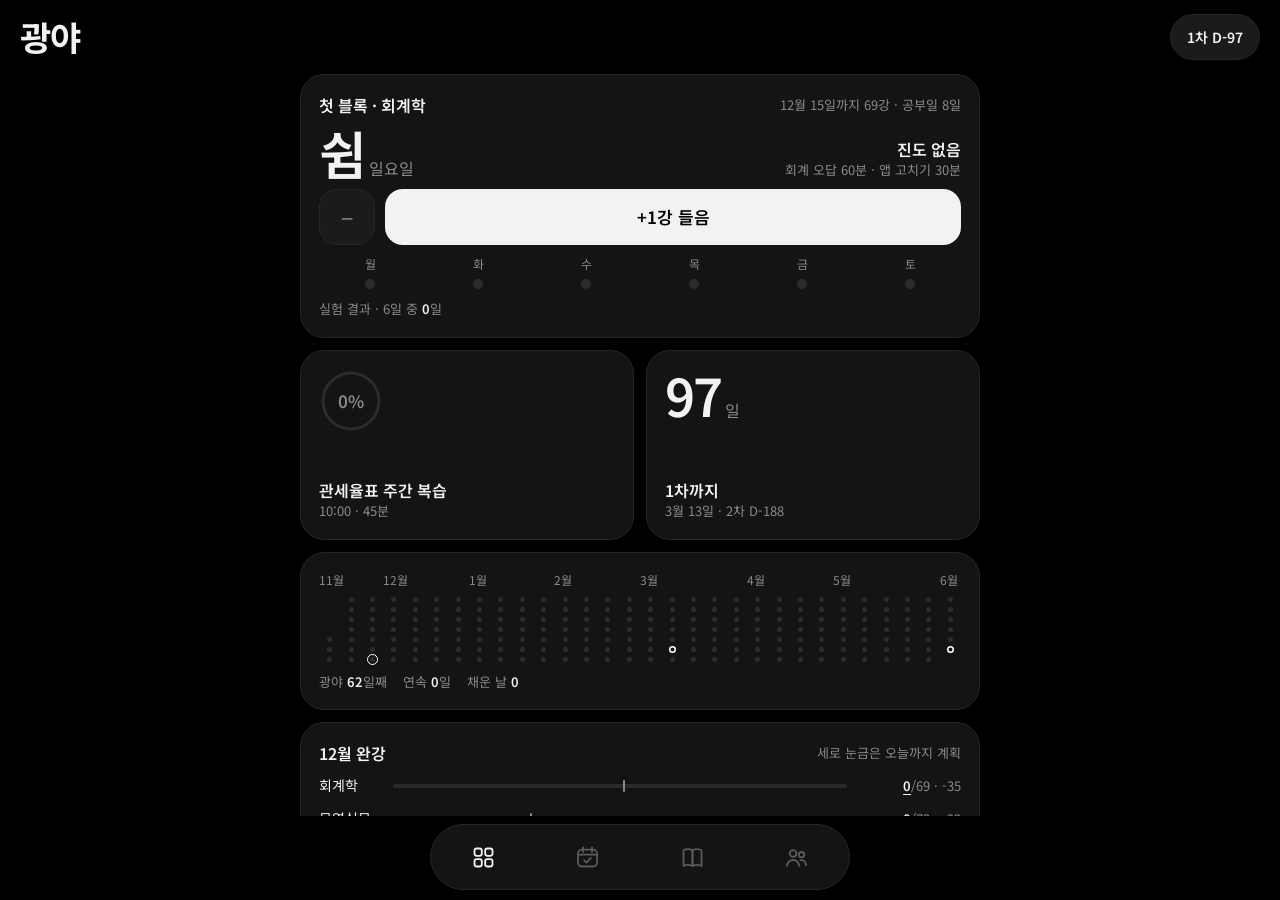
==== commit ee0b1cc2: "홈 맨 위에 '첫 블록 · 회계학' 추가, 앱 고칠 것 메모 - 오늘 몫 N강(남은 회계 강의 ÷ 12/15까지 공부일), +1강 기록이 계획 진도에 바로 더해짐 - 놓친 날 규칙" ====
--- a/index.html
+++ b/index.html
@@ -14,7 +14,8 @@
 <link rel="apple-touch-icon" href="icons/apple-touch-icon.png">
 <style>
 /* 광야 — 검은 바탕, 둥근 위젯, 아래 떠 있는 탭 4개(홈·계획·공부·기숙사)
-   홈 맨 위 큰 위젯은 '히어로 슬롯': 지금은 기숙사. 나중에 다른 화면으로 바꾸려면 아래 HERO 한 줄만 고치면 된다.
+   홈 맨 위는 '첫 블록 · 회계학'(회계 69강을 다 들을 때까지). 다 들으면 히어로 슬롯(기숙사)이 돌아온다.
+   히어로 슬롯은 지금 기숙사. 나중에 다른 화면으로 바꾸려면 아래 HERO 한 줄만 고치면 된다.
    연습장 페이지들은 iframe으로 그대로 열리고, 색은 theme.css 다크 값을 쓴다. */
 :root{--sh:#000;--card:#141414;--card2:#1b1b1b;--edge:#262626;--tx:#f2f2f2;--mt:#8a8a8a;--dim:#5a5a5a;--r:24px}
 *{box-sizing:border-box;min-width:0;-webkit-tap-highlight-color:transparent}
@@ -126,6 +127,26 @@
 .tabs button:focus-visible{outline:2px solid var(--tx);outline-offset:-8px;border-radius:24px}
 .badge{position:absolute;top:13px;left:calc(50% + 6px);width:8px;height:8px;border-radius:50%;background:var(--tx)}
 
+/* 첫 블록 · 회계학 (1주 실험) */
+.fbrow{display:flex;align-items:flex-end;justify-content:space-between;gap:12px}
+.fbrow .r{text-align:right}
+.fbact{display:grid;grid-template-columns:56px 1fr;gap:10px}
+.fbb,.fbm{height:56px;border-radius:18px;cursor:pointer;font-size:17px;font-weight:600}
+.fbb{border:0;background:var(--tx);color:#000}
+.fbm{border:1px solid var(--edge);background:var(--card2);color:var(--mt);font-size:22px;font-weight:400}
+.fnote{margin:0;font-size:13.5px;color:var(--tx);line-height:1.45}
+.fnote.q{color:var(--mt)}
+.wk{display:grid;grid-template-columns:repeat(6,1fr);gap:6px;text-align:center;font-size:12px;color:var(--mt)}
+.wk i{display:block;width:10px;height:10px;border-radius:50%;margin:6px auto 0;background:#2c2c2c}
+.wk i.ok{background:#fff}
+.wk i.pt{background:#5a5a5a}
+.wk i.fu{background:transparent;box-shadow:inset 0 0 0 1px #3a3a3a}
+.wk i.td{outline:1.5px solid #fff;outline-offset:2px}
+.wkf{font-size:13px;color:var(--mt)}
+.wkf b{color:var(--tx);font-weight:600;font-variant-numeric:tabular-nums}
+#memoT{width:100%;resize:vertical;min-height:76px;font:15px/1.5 inherit;font-family:inherit;color:var(--tx);background:var(--card2);border:1px solid var(--edge);border-radius:14px;padding:10px 12px}
+#memoT::placeholder{color:var(--dim)}
+
 @media (min-width:900px){.wg{grid-template-columns:repeat(4,1fr)}.w.span{grid-column:span 4}.w.sq{aspect-ratio:auto;min-height:190px;grid-column:span 2}}
 @media (prefers-reduced-motion:reduce){*{transition:none!important}}
 </style>
@@ -141,7 +162,19 @@
 <main>
   <section class="view" id="home">
     <div class="wg">
-      <div class="w span hero">
+      <div class="w span" id="first" hidden>
+        <div class="wh"><b>첫 블록 · 회계학</b><span id="fS"></span></div>
+        <div class="fbrow">
+          <div class="big" id="fBig"></div>
+          <div class="r"><div class="nm" id="fNm"></div><div class="lbl" id="fSub"></div></div>
+        </div>
+        <div class="fbact"><button class="fbm" id="fMinus" type="button" aria-label="1강 취소">−</button><button class="fbb" id="fPlus" type="button">+1강 들음</button></div>
+        <p class="fnote" id="fNote"></p>
+        <div class="wk" id="fWk"></div>
+        <div class="wkf" id="fWkf"></div>
+      </div>
+
+      <div class="w span hero" id="heroW">
         <div class="wh"><b id="heroT"></b><a class="go" id="heroGo" href="#" aria-label="전체 보기"><svg viewBox="0 0 24 24"><path d="M9 5l7 7-7 7"/></svg></a></div>
         <iframe id="heroF" title="히어로 위젯" scrolling="no"></iframe>
       </div>
@@ -167,6 +200,11 @@
       </div>
 
       <a class="w span row" id="resume" href="#gc1"></a>
+
+      <div class="w span" id="memo">
+        <div class="wh"><b>앱 고칠 것</b><span id="memoS"></span></div>
+        <textarea id="memoT" rows="3" placeholder="떠오르면 여기 적고 닫는다. 고치는 건 일요일 30분만."></textarea>
+      </div>
 
       <details class="w span" id="datepanel">
         <summary><b style="font-weight:600">날짜 설정</b><span class="lbl">1차 · 2차 · 광야 시작일</span></summary>
@@ -315,9 +353,92 @@
   r.innerHTML=`<div class="l"><b>${last?m.t:"1차 기출"}</b><span class="lbl">${last?"이어서 하기":"처음이라면 여기부터"}</span></div>`+
     (p.n!==undefined?`<div class="val">${p.n}<small> / ${p.max}</small></div>`:`<div class="lbl" style="text-align:right">${p.t}</div>`);
 }
+// ── 첫 블록 · 회계학 ──
+// 규칙: 기상 후 첫 공부 블록은 회계학 강의 N강. N = 남은 회계 강의 ÷ 12/15까지 남은 공부일.
+// 기록은 재무(jm) → 원가(wg) 순으로 계획 진도에 그대로 더해진다. 하루 몫은 그날 처음 연 순간의 진도로 고정.
+const ACC_MAX=69,ACC_DUE="2026-12-15",ACC_DUE2="2027-01-10"; // 12/15 완강, 넘기면 계획의 이월 한도 1/10
+const EXP_S="2026-11-23",EXP_E="2026-11-28",EXP_R="2026-11-29"; // 1주 실험(월~토)과 결과 보는 일요일
+const accCur=S=>S.prog.jm+S.prog.wg;
+const studyLeft=(T,due)=>{let n=0;for(let d=new Date(T);P.key(d)<=due;d=P.add(d,1))if(P.isStudy(d))n++;return n};
+const loadExp=()=>{const e=get("exp-v1",{});["b","l","n","f"].forEach(x=>e[x]=e[x]||{});return e};
+function expTick(S,T){
+  const e=loadExp(),k=P.key(T),cur=accCur(S);
+  if(e.b[k]===undefined){
+    e.b[k]=cur;
+    const due=k<=ACC_DUE?ACC_DUE:ACC_DUE2,left=studyLeft(T,due);
+    e.n[k]=P.isStudy(T)&&cur<ACC_MAX?Math.ceil((ACC_MAX-cur)/Math.max(1,left)):0;
+  }
+  e.l[k]=cur;put("exp-v1",e);return e;
+}
+const did=(e,k)=>e.b[k]===undefined?0:Math.max(0,(e.l[k]??e.b[k])-e.b[k]);
+const missed=(e,k)=>e.b[k]===undefined||did(e,k)<e.n[k];
+const prevStudy=d=>{let x=P.add(d,-1);while(!P.isStudy(x))x=P.add(x,-1);return x};
+const hm=m=>`${P.pad(Math.floor(m/60))}:${P.pad(Math.round(m%60))}`;
+function wFirst(S,T){
+  const cur=accCur(S),on=cur<ACC_MAX;
+  $("#first").hidden=!on;$("#heroW").hidden=on;
+  if(!on)return;
+  const e=expTick(S,T),k=P.key(T),n=e.n[k],dn=did(e,k),study=P.isStudy(T);
+  const due=k<=ACC_DUE?ACC_DUE:ACC_DUE2,left=studyLeft(T,due),rem=ACC_MAX-cur;
+  $("#fS").textContent=`${md(due)}까지 ${rem}강 · 공부일 ${left}일`;
+  if(study){
+    $("#fBig").innerHTML=`${dn}<small>/ ${n}강</small>`;
+    $("#fNm").textContent=dn>=n?"오늘 몫 끝":"오늘 첫 블록";
+    $("#fSub").textContent=e.f[k]?`첫 강의 ${e.f[k]}`:"다른 과목·폰보다 먼저";
+  }else{
+    $("#fBig").innerHTML=`쉼<small>일요일</small>`;
+    $("#fNm").textContent="진도 없음";
+    $("#fSub").textContent="회계 오답 60분 · 앱 고치기 30분";
+  }
+  // 놓친 날 규칙 → 아니면 오늘 비웠을 때 늘어나는 하루 몫
+  let note="",quiet=false;
+  if(study&&dn<n){
+    const p1=prevStudy(T),p2=prevStudy(p1),k1=P.key(p1),k2=P.key(p2);
+    const m1=k1>=EXP_S&&missed(e,k1),m2=m1&&k2>=EXP_S&&missed(e,k2);
+    if(m2){const sh=[k1,k2].reduce((a,x)=>a+Math.max(0,(e.n[x]||0)-did(e,x)),0);note=`이틀 비었다. 밀린 ${sh}강은 배속을 올려 이번 주 안에 메운다.`}
+    else if(m1)note="어제 비었다. 오늘은 다른 무엇보다 먼저 1강만이라도.";
+    else{
+      const base=ACC_MAX-e.b[k],f1=x=>(Math.round(x*10)/10).toFixed(1);
+      note=left>1?`오늘 비우면 남은 날 하루 평균 ${f1(base/left)}강 → ${f1(base/(left-1))}강.`:"오늘이 마감일이다.";quiet=true;
+    }
+  }else if(study){note="남은 블록은 계획대로.";quiet=true}
+  const fn=$("#fNote");fn.textContent=note;fn.className="fnote"+(quiet?" q":"");fn.hidden=!note;
+  // 실험 1주: 11/23(월)~11/28(토)
+  const days=[];for(let d=P.parse(EXP_S);P.key(d)<=EXP_E;d=P.add(d,1))days.push(d);
+  let ok=0,ft=[];
+  $("#fWk").innerHTML=days.map(d=>{
+    const x=P.key(d);let c="";
+    if(x>k)c="fu";else if(e.b[x]!==undefined&&e.n[x]&&did(e,x)>=e.n[x]){c="ok";ok++}else if(did(e,x)>0)c="pt";
+    if(e.f[x]){const[h,mi]=e.f[x].split(":").map(Number);ft.push(h*60+mi)}
+    return`<div>${P.WD[d.getDay()]}<i class="${c}${x===k?" td":""}"></i></div>`}).join("");
+  const avg=ft.length?hm(ft.reduce((a,b)=>a+b,0)/ft.length):"";
+  const wf=$("#fWkf");
+  if(k<EXP_S)wf.innerHTML=`실험 1주 · ${md(EXP_S)}(월) 시작`;
+  else if(k<=EXP_E)wf.innerHTML=`실험 1주 · 6일 중 <b>${ok}</b>일 채움${avg?` · 첫 강의 평균 <b>${avg}</b>`:""}`;
+  else wf.innerHTML=`실험 결과 · 6일 중 <b>${ok}</b>일${avg?` · 첫 강의 평균 <b>${avg}</b>`:""}${k===EXP_R?" · 오늘 다음 주 규칙을 정한다":""}`;
+}
+function addAcc(dir){
+  const S=P.load(),T=P.today(),k=P.key(T),e=expTick(S,T);
+  if(dir>0){if(S.prog.jm<36)S.prog.jm++;else if(S.prog.wg<33)S.prog.wg++;else return;
+    if(!e.f[k]){const n=new Date();e.f[k]=`${P.pad(n.getHours())}:${P.pad(n.getMinutes())}`}}
+  else{if(S.prog.wg>0&&S.prog.jm>=36)S.prog.wg--;else if(S.prog.jm>0)S.prog.jm--;else return;
+    if(accCur(S)<=e.b[k])delete e.f[k]}
+  P.save(S);e.l[k]=accCur(S);put("exp-v1",e);renderHome();
+}
+$("#fPlus").onclick=()=>addAcc(1);
+$("#fMinus").onclick=()=>addAcc(-1);
+
+// ── 앱 고칠 것: 적어만 두고 일요일 30분에 고친다 ──
+function wMemo(T){
+  const d=(7-T.getDay())%7;
+  $("#memoS").textContent=d===0?"오늘 30분만":`일요일 ${md(P.key(P.add(T,d)))}에 30분`;
+}
+$("#memoT").value=raw("app-todo")||"";
+$("#memoT").addEventListener("input",e=>setRaw("app-todo",e.target.value));
+
 function renderHome(){
   const s=stats(),S=P.load(),T=P.today();
-  wDday(T);wToday(S,T);wDots(S,T);wRace(S,T);wResume(s);
+  wFirst(S,T);wDday(T);wToday(S,T);wDots(S,T);wRace(S,T);wResume(s);wMemo(T);
 }
 function fitHero(){const f=$("#heroF");if(f.clientWidth)f.style.height=Math.round(f.clientWidth*HERO.ratio+HERO.extra)+"px"}
 
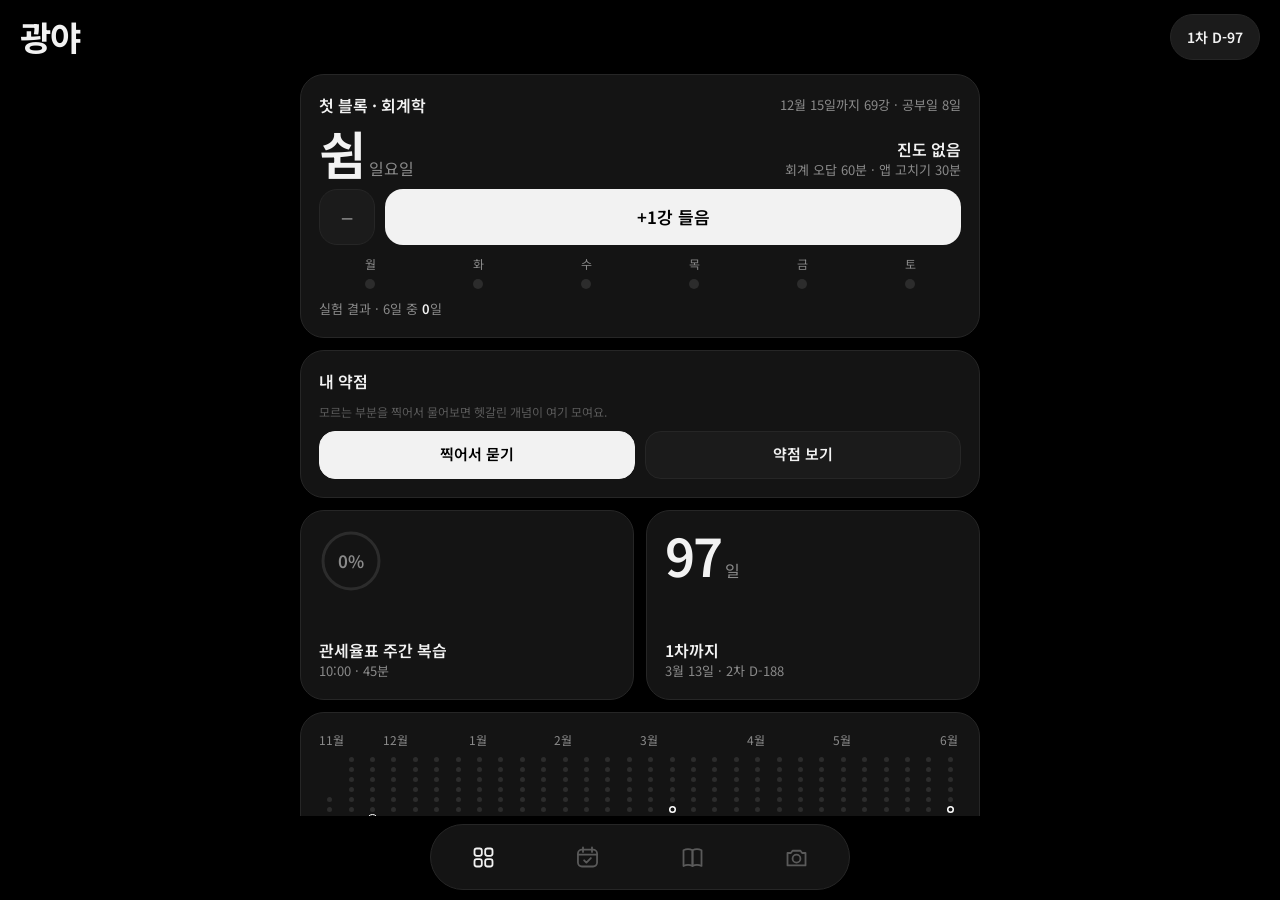
==== commit 5e0c0d44: "기숙사 제거, 질문 탭 추가: 찍어서 묻기·질문 기록·내 약점 Co-Authored-By: Claude Opus 5.5 <noreply@anthropic.com> Claude-Se" ====
--- a/index.html
+++ b/index.html
@@ -13,9 +13,8 @@
 <link rel="icon" type="image/png" href="icons/icon-192.png">
 <link rel="apple-touch-icon" href="icons/apple-touch-icon.png">
 <style>
-/* 광야 — 검은 바탕, 둥근 위젯, 아래 떠 있는 탭 4개(홈·계획·공부·기숙사)
-   홈 맨 위는 '첫 블록 · 회계학'(회계 69강을 다 들을 때까지). 다 들으면 히어로 슬롯(기숙사)이 돌아온다.
-   히어로 슬롯은 지금 기숙사. 나중에 다른 화면으로 바꾸려면 아래 HERO 한 줄만 고치면 된다.
+/* 광야 — 검은 바탕, 둥근 위젯, 아래 떠 있는 탭 4개(홈·계획·공부·질문)
+   홈 맨 위는 '첫 블록 · 회계학'(회계 69강을 다 들을 때까지), 그 아래 '내 약점' 위젯(ask.html 기록을 읽음).
    연습장 페이지들은 iframe으로 그대로 열리고, 색은 theme.css 다크 값을 쓴다. */
 :root{--sh:#000;--card:#141414;--card2:#1b1b1b;--edge:#262626;--tx:#f2f2f2;--mt:#8a8a8a;--dim:#5a5a5a;--r:24px}
 *{box-sizing:border-box;min-width:0;-webkit-tap-highlight-color:transparent}
@@ -63,9 +62,13 @@
 .ring{width:64px;height:64px;position:relative}
 .ring svg{width:100%;height:100%;transform:rotate(-90deg)}
 .ring span{position:absolute;inset:0;display:grid;place-items:center;font-size:17px;font-weight:600;font-variant-numeric:tabular-nums}
-.hero{padding:14px}
-.hero .wh{padding:2px 4px 0}
-.hero iframe{border:0;width:100%;display:block;border-radius:16px;background:transparent}
+.wk2{display:flex;flex-direction:column;gap:8px}
+.wk2 a{display:grid;grid-template-columns:minmax(0,1fr) auto;gap:10px;text-decoration:none;color:var(--tx);font-size:14px}
+.wk2 a span{white-space:nowrap;overflow:hidden;text-overflow:ellipsis}
+.wk2 a em{font-style:normal;color:var(--mt);font-variant-numeric:tabular-nums}
+.wkb{display:grid;grid-template-columns:1fr 1fr;gap:10px}
+.wkb a{height:48px;border-radius:16px;display:flex;align-items:center;justify-content:center;text-decoration:none;font-size:15px;font-weight:600;border:1px solid var(--edge);background:var(--card2);color:var(--tx)}
+.wkb a.pri{background:var(--tx);color:#000;border-color:var(--tx)}
 
 /* 수련 기록 점 */
 .months{display:grid;font-size:12px;color:var(--mt);height:16px}
@@ -174,9 +177,10 @@
         <div class="wkf" id="fWkf"></div>
       </div>
 
-      <div class="w span hero" id="heroW">
-        <div class="wh"><b id="heroT"></b><a class="go" id="heroGo" href="#" aria-label="전체 보기"><svg viewBox="0 0 24 24"><path d="M9 5l7 7-7 7"/></svg></a></div>
-        <iframe id="heroF" title="히어로 위젯" scrolling="no"></iframe>
+      <div class="w span" id="weakW">
+        <div class="wh"><b>내 약점</b><span id="wkS"></span></div>
+        <div class="wk2" id="wkL"></div>
+        <div class="wkb"><a class="pri" href="#ask">찍어서 묻기</a><a href="#weak">약점 보기</a></div>
       </div>
 
       <a class="w sq" id="wToday" href="#pt">
@@ -223,12 +227,9 @@
 <footer class="tabs"><nav id="tabs" aria-label="탭"></nav></footer>
 
 <script src="plan-core.js"></script>
-<script src="dorm-core.js"></script>
 <script>
 {
 const P=window.PLAN;
-// ── 히어로 슬롯: 홈 맨 위 큰 위젯. 다른 걸 넣고 싶으면 이 한 줄만 바꾼다 ──
-const HERO={t:"기숙사",src:"dorm.html#mini",open:"dorm",ratio:200/320,extra:40};
 
 const MODS=[
  {id:"pt",g:"p",t:"오늘 계획",ic:"今",src:"plan.html#today",d:"오늘 시간표와 체크"},
@@ -251,17 +252,19 @@
  {id:"val",g:2,t:"관세평가",ic:"價",src:"amgi.html#val",d:"제1~6방법, 가산·공제 요소 사례 문제"},
  {id:"jr",g:3,t:"정리노트",ic:"抄",src:"jeongri.html",d:"위원회·날짜·금액, 부가세 숫자, 무역규범 숫자, 회계 공식. 숫자 가리기"},
  {id:"wrong",g:3,t:"오답노트",ic:"×",src:"amgi.html#wrong",d:"관세법·관세평가·무역영어·관세율표에서 틀린 문제만 다시"},
- {id:"dorm",g:"d",t:"기숙사",ic:"舍",src:"dorm.html",d:"동료와 업적"}
+ {id:"ask",g:"a",t:"찍어서 묻기",ic:"問",src:"ask.html#snap",d:"모르는 부분을 찍으면 AI가 설명"},
+ {id:"asklog",g:"a",t:"질문 기록",ic:"記",src:"ask.html#log",d:"찍어서 물어본 것 모음"},
+ {id:"weak",g:"a",t:"내 약점",ic:"弱",src:"ask.html#weak",d:"헷갈린 개념, 막힌 횟수, 확인 문제"}
 ];
 const GNAME={0:"기출 · 실제 시험 문제",1:"1차 · 관세법 · 내소세 · 무역영어",2:"2차 · 관세율표 · 관세평가",3:"복습 · 정리노트 · 틀린 문제"};
-// 탭: 홈 · 계획 · 공부(기출·1차·2차·복습) · 기숙사
+// 탭: 홈 · 계획 · 공부(기출·1차·2차·복습) · 질문
 const TABS=[
  {k:"h",t:"홈",svg:'<rect x="4" y="4" width="6.5" height="6.5" rx="2"/><rect x="13.5" y="4" width="6.5" height="6.5" rx="2"/><rect x="4" y="13.5" width="6.5" height="6.5" rx="2"/><rect x="13.5" y="13.5" width="6.5" height="6.5" rx="2"/>'},
  {k:"p",t:"계획",svg:'<rect x="3.5" y="5" width="17" height="15" rx="3.5"/><path d="M3.5 9.5h17M8 3v4M16 3v4"/><path d="M9 14.5l2 2 4-4"/>'},
  {k:"s",t:"공부",svg:'<path d="M4 5.5c2.7-1.3 5.3-1.3 8 0v14c-2.7-1.3-5.3-1.3-8 0z"/><path d="M12 5.5c2.7-1.3 5.3-1.3 8 0v14c-2.7-1.3-5.3-1.3-8 0z"/>'},
- {k:"d",t:"기숙사",svg:'<circle cx="9" cy="8.5" r="3"/><path d="M3.5 19.5c.6-3.3 2.8-5.3 5.5-5.3s4.9 2 5.5 5.3"/><circle cx="16.5" cy="9.5" r="2.4"/><path d="M15.5 14.4c2.6-.4 4.5 1.4 5 4.6"/>'}
+ {k:"a",t:"질문",svg:'<path d="M4 8h3l1.5-2h7L17 8h3v11H4z"/><circle cx="12" cy="13" r="3.5"/>'}
 ];
-const tabOf=g=>g==="p"?"p":g==="d"?"d":"s";
+const tabOf=g=>g==="p"?"p":g==="a"?"a":"s";
 const $=s=>document.querySelector(s);
 const get=(k,d)=>{try{const v=localStorage.getItem(k);return v?JSON.parse(v):d}catch(e){return d}};
 const put=(k,v)=>{try{localStorage.setItem(k,JSON.stringify(v))}catch(e){}};
@@ -278,7 +281,7 @@
     per:{law:pre("law-"),trade:pre("inco-"),hs:pre("hs-"),val:pre("val-")}};
 }
 function prog(m,s){
-  if(m.g==="p"||m.g==="d")return {t:m.d};
+  if(m.g==="p"||m.g==="a")return {t:m.d};
   switch(m.id){
     case "gc1":return {t:`${s.gDone} / 1,120 · 맞힘 ${s.gOk}`,n:s.gDone,max:"1,120"};
     case "gox":{const r=get("gox-v1",{}),k=Object.keys(r);return {t:k.length?`${k.length} / 1,819문장 · 맞힘 ${k.filter(x=>r[x]===1).length}`:"1,819문장",n:k.length,max:"1,819"}}
@@ -348,7 +351,7 @@
     return`<a class="rr" href="#pp"><span class="n">${r.n}</span><div class="trk"><i style="width:${Math.min(100,cur/r.max*100)}%"></i><u style="left:${Math.min(99,e/r.max*100)}%"></u></div><span class="v${dl<-.5?" bad":""}"><b>${cur}</b>/${r.max}${st}</span></a>`}).join("");
 }
 function wResume(s){
-  const lastId=raw("hub-last"),last=MODS.find(m=>m.id===lastId&&m.g!=="p"&&m.g!=="d");
+  const lastId=raw("hub-last"),last=MODS.find(m=>m.id===lastId&&m.g!=="p"&&m.g!=="a");
   const m=last||MODS.find(x=>x.id==="gc1"),p=prog(m,s),r=$("#resume");r.href="#"+m.id;
   r.innerHTML=`<div class="l"><b>${last?m.t:"1차 기출"}</b><span class="lbl">${last?"이어서 하기":"처음이라면 여기부터"}</span></div>`+
     (p.n!==undefined?`<div class="val">${p.n}<small> / ${p.max}</small></div>`:`<div class="lbl" style="text-align:right">${p.t}</div>`);
@@ -376,7 +379,7 @@
 const hm=m=>`${P.pad(Math.floor(m/60))}:${P.pad(Math.round(m%60))}`;
 function wFirst(S,T){
   const cur=accCur(S),on=cur<ACC_MAX;
-  $("#first").hidden=!on;$("#heroW").hidden=on;
+  $("#first").hidden=!on;
   if(!on)return;
   const e=expTick(S,T),k=P.key(T),n=e.n[k],dn=did(e,k),study=P.isStudy(T);
   const due=k<=ACC_DUE?ACC_DUE:ACC_DUE2,left=studyLeft(T,due),rem=ACC_MAX-cur;
@@ -436,11 +439,19 @@
 $("#memoT").value=raw("app-todo")||"";
 $("#memoT").addEventListener("input",e=>setRaw("app-todo",e.target.value));
 
+// ── 내 약점: ask.html이 쓰는 ask-v1을 읽는다 ──
+function wWeak(){
+  const a=get("ask-v1",{}),ws=Object.values(a.weaks||{}).filter(w=>w.status!=="done").sort((x,y)=>y.n-x.n||y.last-x.last);
+  const nq=(a.recs||[]).length;
+  $("#wkS").textContent=nq||ws.length?`남은 약점 ${ws.length} · 질문 ${nq}`:"";
+  const esc=x=>String(x).replace(/[&<>"]/g,c=>({"&":"&amp;","<":"&lt;",">":"&gt;",'"':"&quot;"}[c]));
+  $("#wkL").innerHTML=ws.length?ws.slice(0,3).map(w=>`<a href="#weak"><span>${esc(w.subj)} · ${esc(w.topic)}</span><em>${w.n}번</em></a>`).join("")
+    :`<p class="note" style="margin:0">모르는 부분을 찍어서 물어보면 헷갈린 개념이 여기 모여요.</p>`;
+}
 function renderHome(){
   const s=stats(),S=P.load(),T=P.today();
-  wFirst(S,T);wDday(T);wToday(S,T);wDots(S,T);wRace(S,T);wResume(s);wMemo(T);
-}
-function fitHero(){const f=$("#heroF");if(f.clientWidth)f.style.height=Math.round(f.clientWidth*HERO.ratio+HERO.extra)+"px"}
+  wFirst(S,T);wWeak();wDday(T);wToday(S,T);wDots(S,T);wRace(S,T);wResume(s);wMemo(T);
+}
 
 // ── 공부 목록 ──
 const CHEV='<svg viewBox="0 0 24 24"><path d="M9 5l7 7-7 7"/></svg>';
@@ -454,8 +465,8 @@
 function current(){const h=location.hash.slice(1);return h==="study"||MODS.some(m=>m.id===h)?h:"home"}
 function tabNow(){const id=current();return id==="home"?"h":id==="study"?"s":tabOf(MODS.find(m=>m.id===id).g)}
 function renderTabs(){
-  const active=tabNow(),nu=window.DORM?DORM.unseen().length:0;
-  $("#tabs").innerHTML=TABS.map(t=>`<button type="button" data-tab="${t.k}" aria-label="${t.t}" ${t.k===active?'aria-current="page"':""}><svg viewBox="0 0 24 24" aria-hidden="true">${t.svg}</svg>${t.k==="d"&&nu?'<span class="badge"></span>':""}</button>`).join("");
+  const active=tabNow();
+  $("#tabs").innerHTML=TABS.map(t=>`<button type="button" data-tab="${t.k}" aria-label="${t.t}" ${t.k===active?'aria-current="page"':""}><svg viewBox="0 0 24 24" aria-hidden="true">${t.svg}</svg></button>`).join("");
 }
 let loadedPage="";
 function route(){
@@ -464,7 +475,7 @@
   if(id==="home"||id==="study"){
     $("#"+id).hidden=false;top.classList.remove("mod");$("#back").hidden=true;chips.hidden=true;
     $("#title").textContent=id==="home"?"광야":"공부";
-    if(id==="home"){renderHome();fitHero()}else renderLib();
+    if(id==="home")renderHome();else renderLib();
     renderTabs();wDday(P.today());return;
   }
   const m=MODS.find(x=>x.id===id),page=m.src.split("#")[0];
@@ -473,13 +484,13 @@
   else{loadedPage=page;f.src=m.src}
   const tab=tabOf(m.g);
   top.classList.toggle("mod",tab==="s");$("#back").hidden=tab!=="s";
-  $("#title").textContent=tab==="p"?"계획":tab==="d"?"기숙사":m.t;
+  $("#title").textContent=tab==="p"?"계획":tab==="a"?"질문":m.t;
   const sib=MODS.filter(x=>x.g===m.g);
   chips.hidden=sib.length<2;
   chips.innerHTML=sib.map(x=>`<a href="#${x.id}" ${x.id===id?'aria-current="page"':""}>${x.t}</a>`).join("");
   const cur=chips.querySelector("[aria-current]");if(cur)cur.scrollIntoView({block:"nearest",inline:"center"});
-  if(m.g!=="d"&&m.g!=="p")setRaw("hub-last",id);
-  if(tab==="p"){const lg=get("hub-lastg",{});lg.p=id;put("hub-lastg",lg)}
+  if(m.g!=="a"&&m.g!=="p")setRaw("hub-last",id);
+  if(tab==="p"||tab==="a"){const lg=get("hub-lastg",{});lg[tab]=id;put("hub-lastg",lg)}
   renderTabs();wDday(P.today());
 }
 document.addEventListener("click",e=>{
@@ -487,7 +498,7 @@
   const k=b.dataset.tab,lg=get("hub-lastg",{});
   if(k==="h"){location.hash="home";return}
   if(k==="s"){location.hash="study";return}
-  if(k==="d"){location.hash="dorm";return}
+  if(k==="a"){location.hash=lg.a&&MODS.some(m=>m.id===lg.a&&m.g==="a")?lg.a:"ask";return}
   location.hash=lg.p&&MODS.some(m=>m.id===lg.p&&m.g==="p")?lg.p:"pt";
 });
 $("#back").onclick=()=>{location.hash="study"};
@@ -496,14 +507,9 @@
 const onDate=(id,k)=>$(id).addEventListener("change",e=>{if(e.target.value){setRaw(k,e.target.value)}renderHome()});
 onDate("#examdate","hub-exam");onDate("#examdate2","hub-exam2");onDate("#wilddate","hub-wild");
 
-// 히어로 슬롯
-$("#heroT").textContent=HERO.t;$("#heroGo").href="#"+HERO.open;$("#heroF").src=HERO.src;
-window.addEventListener("resize",fitHero);
-
 // 모든 연습장은 다크로
 function syncTheme(fr){try{fr.contentDocument.documentElement.setAttribute("data-theme","dark")}catch(e){}}
 $("#frame").addEventListener("load",()=>syncTheme($("#frame")));
-$("#heroF").addEventListener("load",()=>syncTheme($("#heroF")));
 window.addEventListener("hashchange",route);
 window.addEventListener("focus",()=>{if(current()==="home")renderHome();renderTabs()});
 window.addEventListener("storage",()=>{const id=current();if(id==="home")renderHome();if(id==="study")renderLib();renderTabs()});
